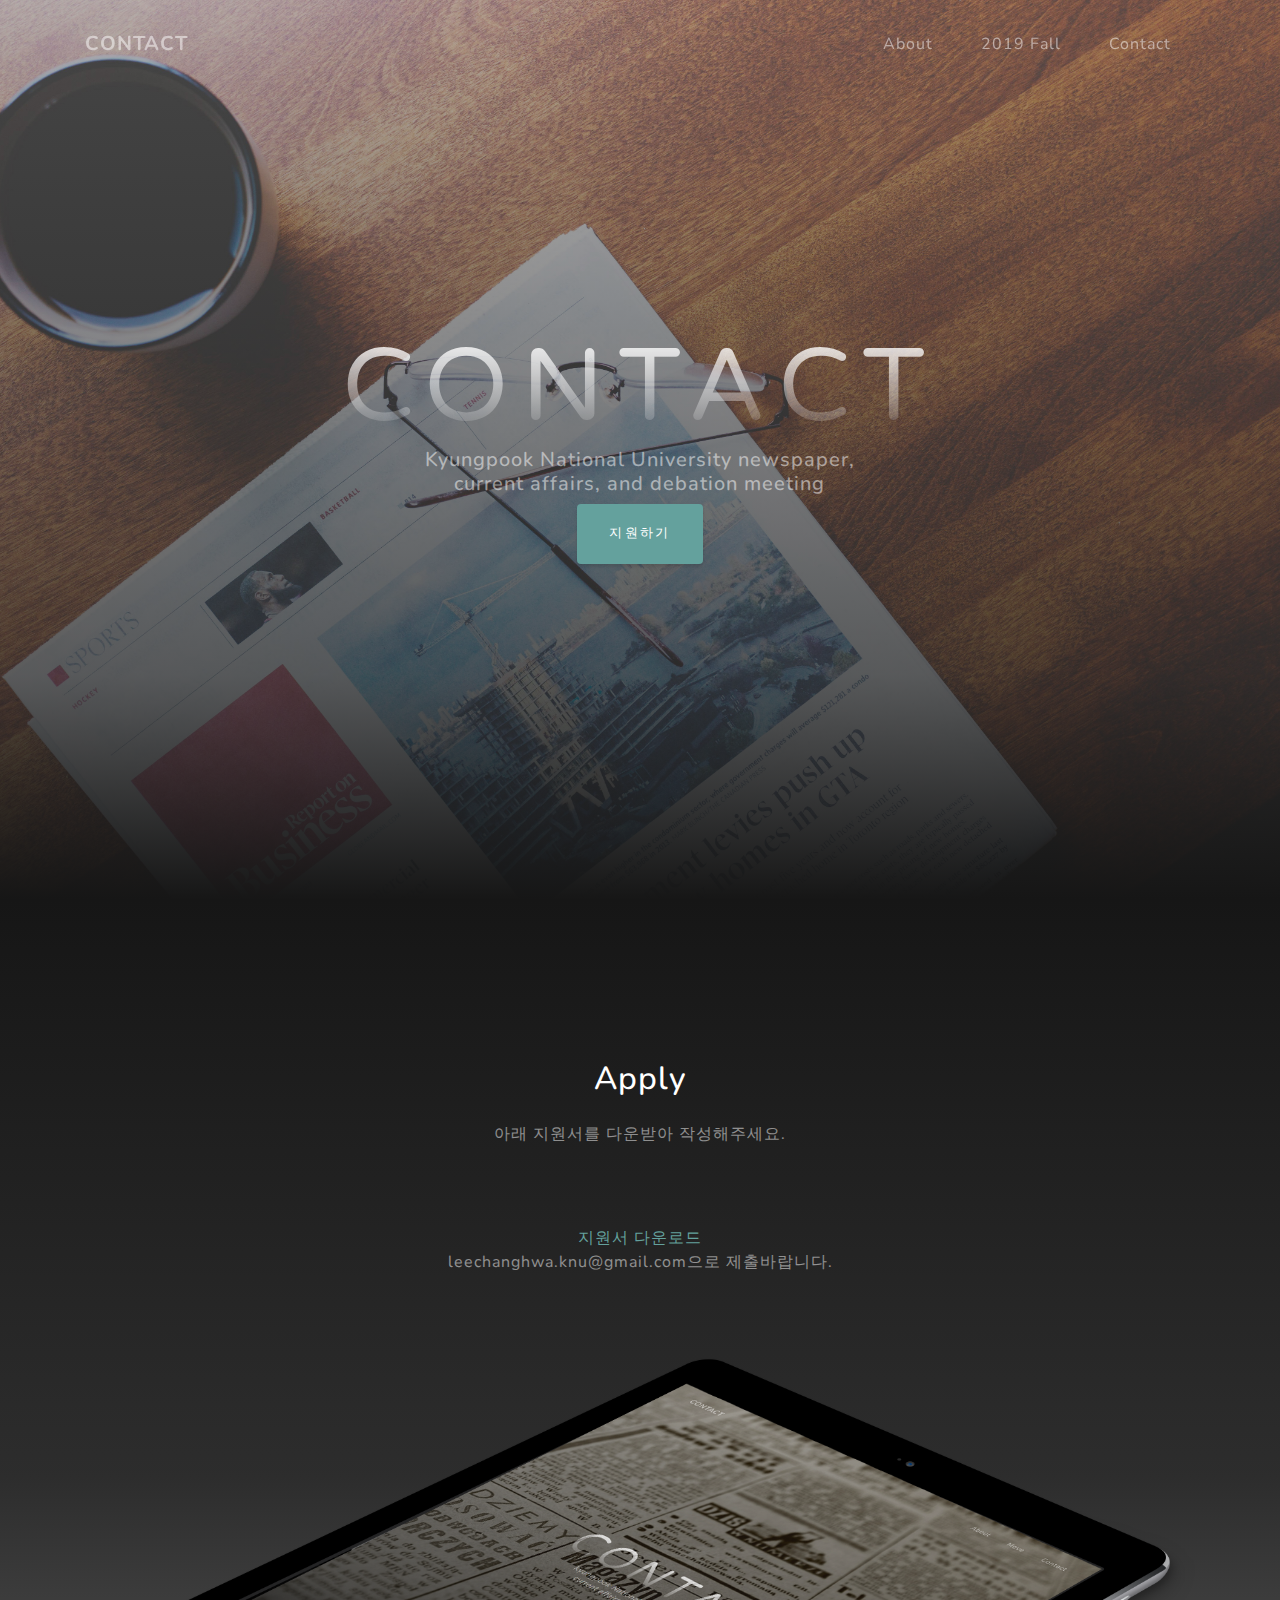
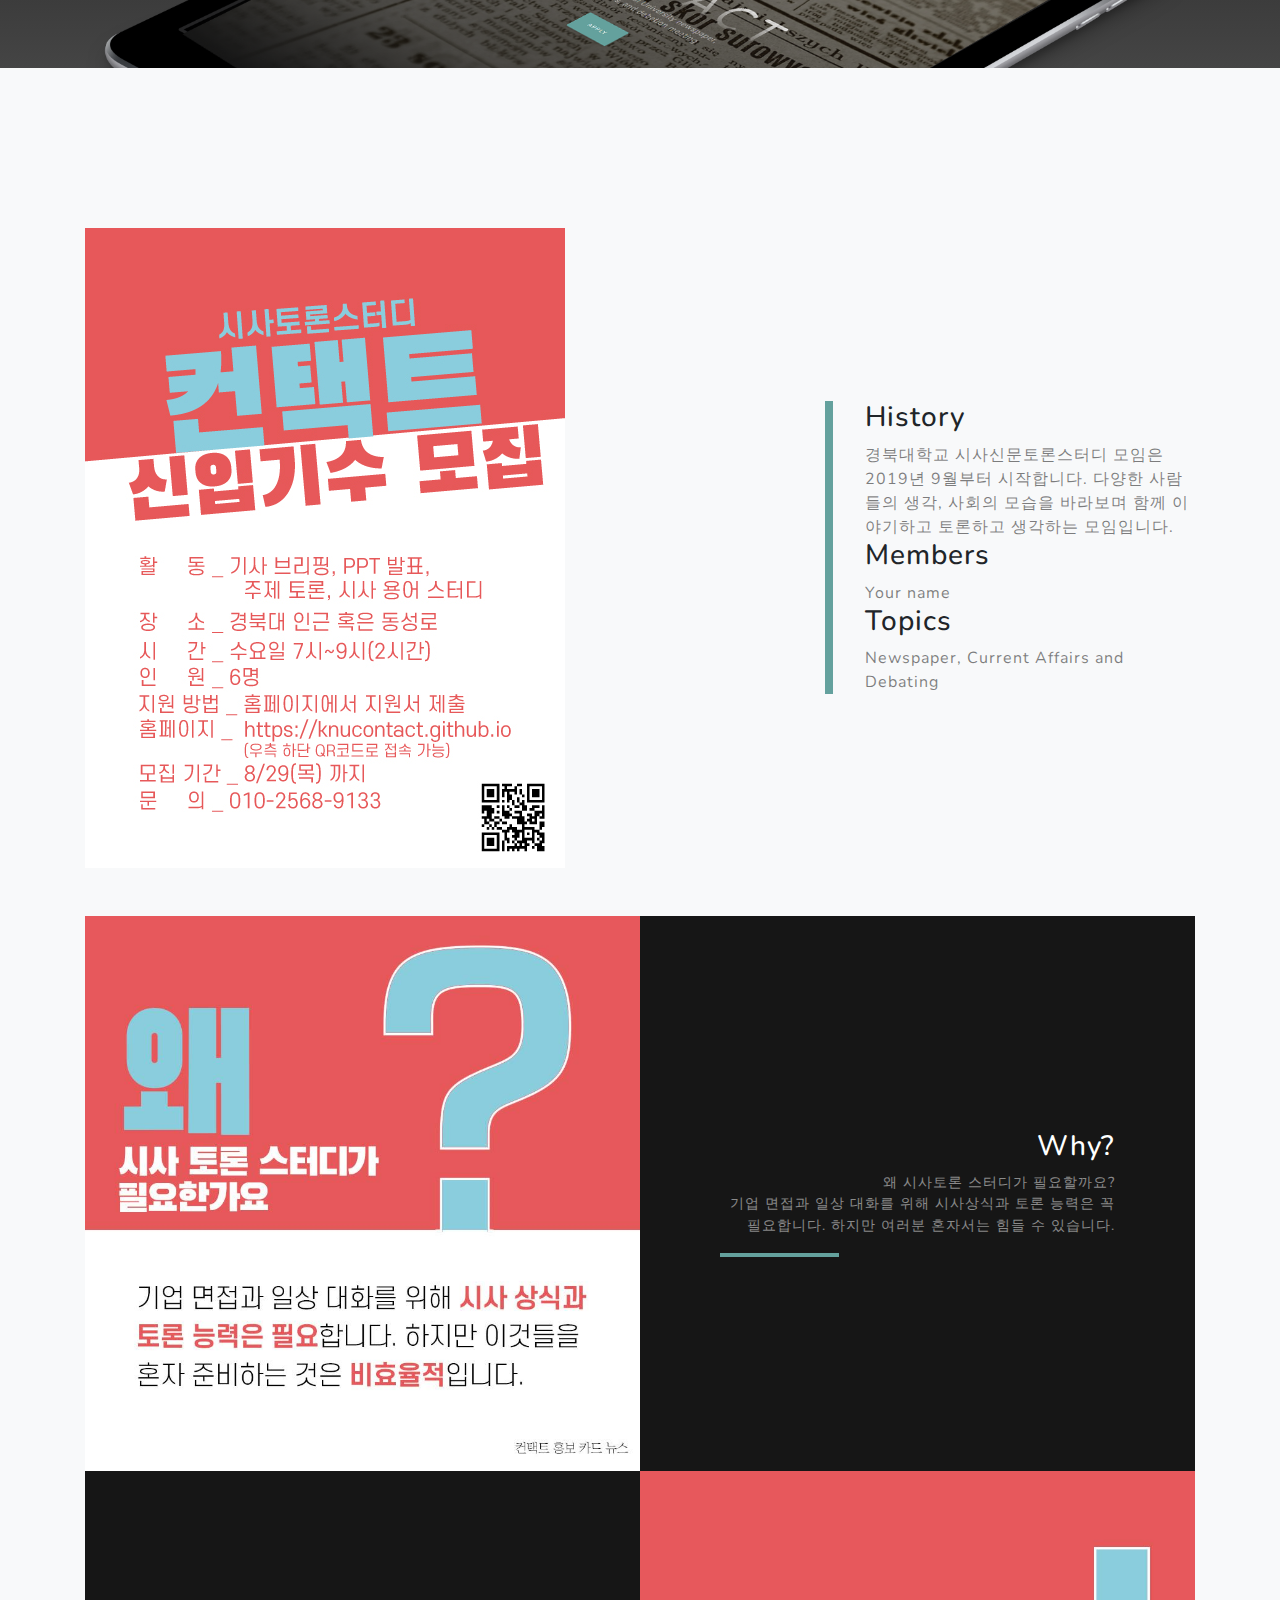
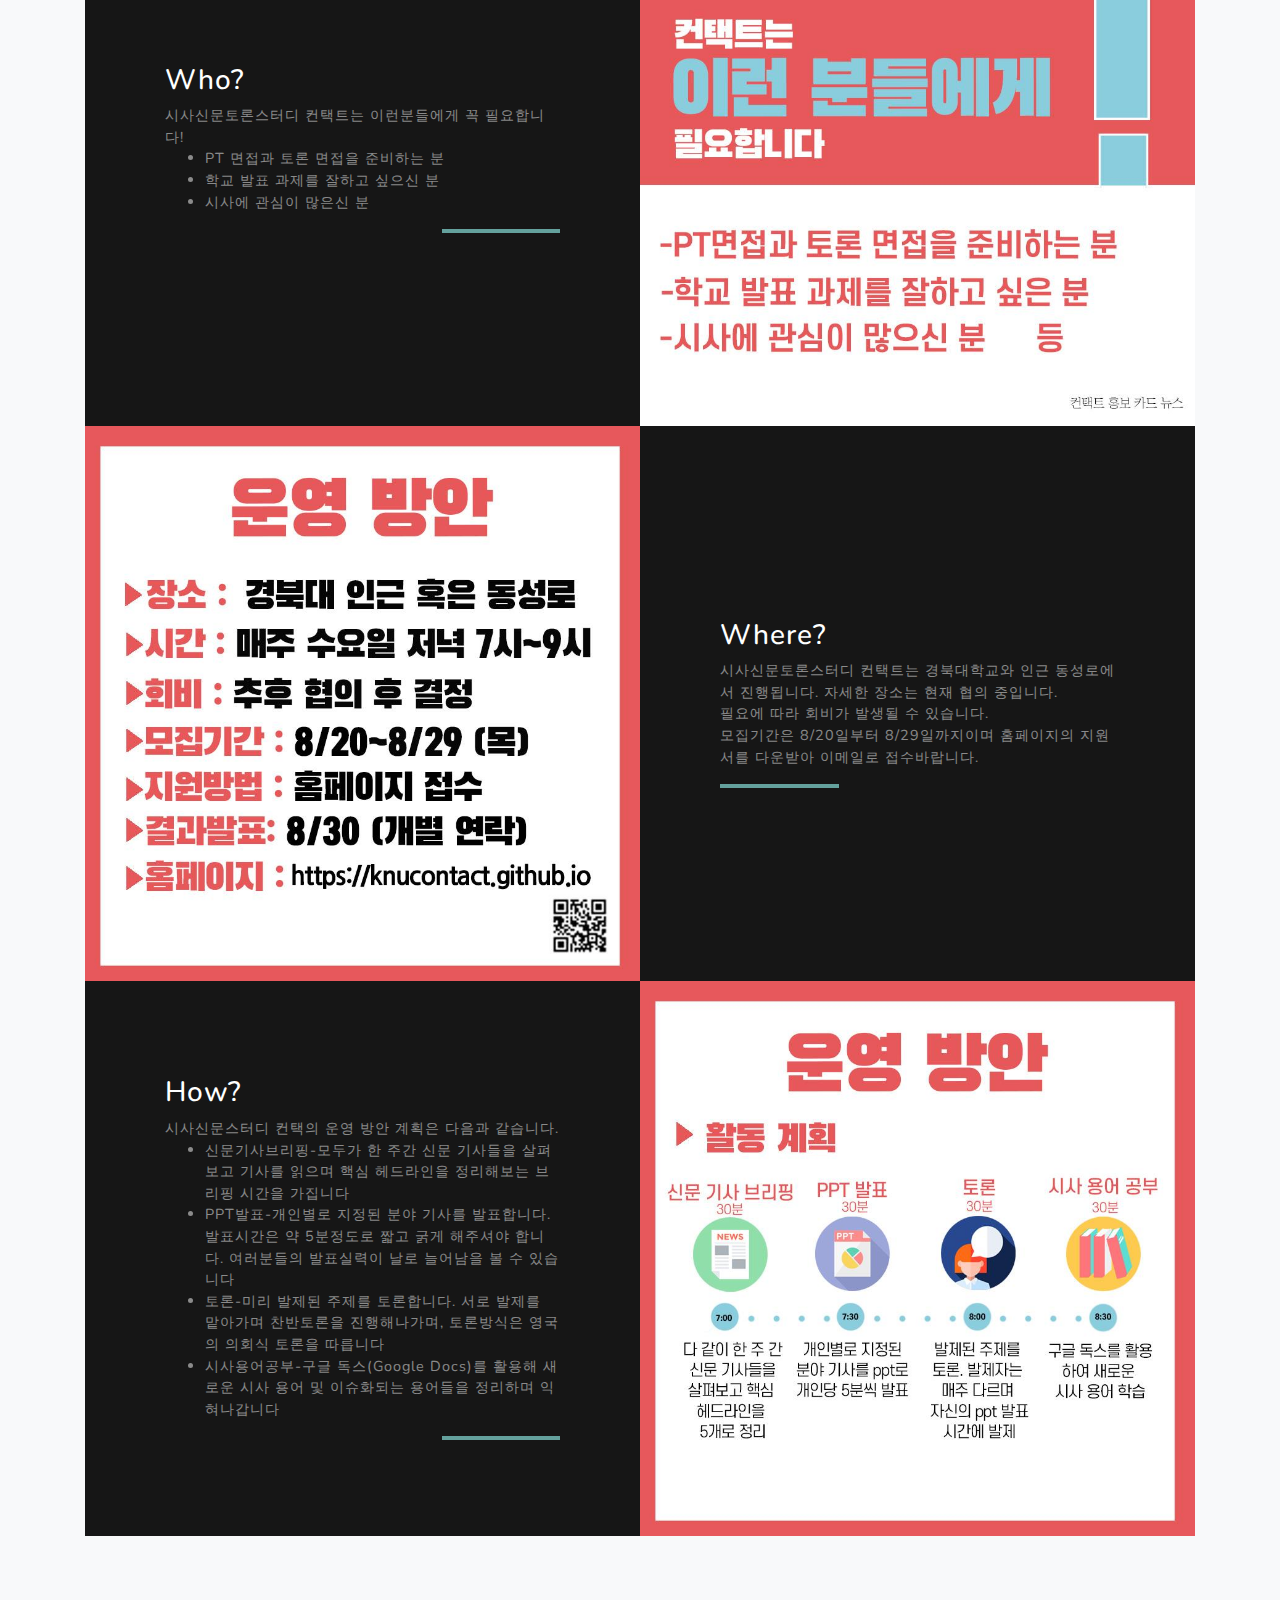
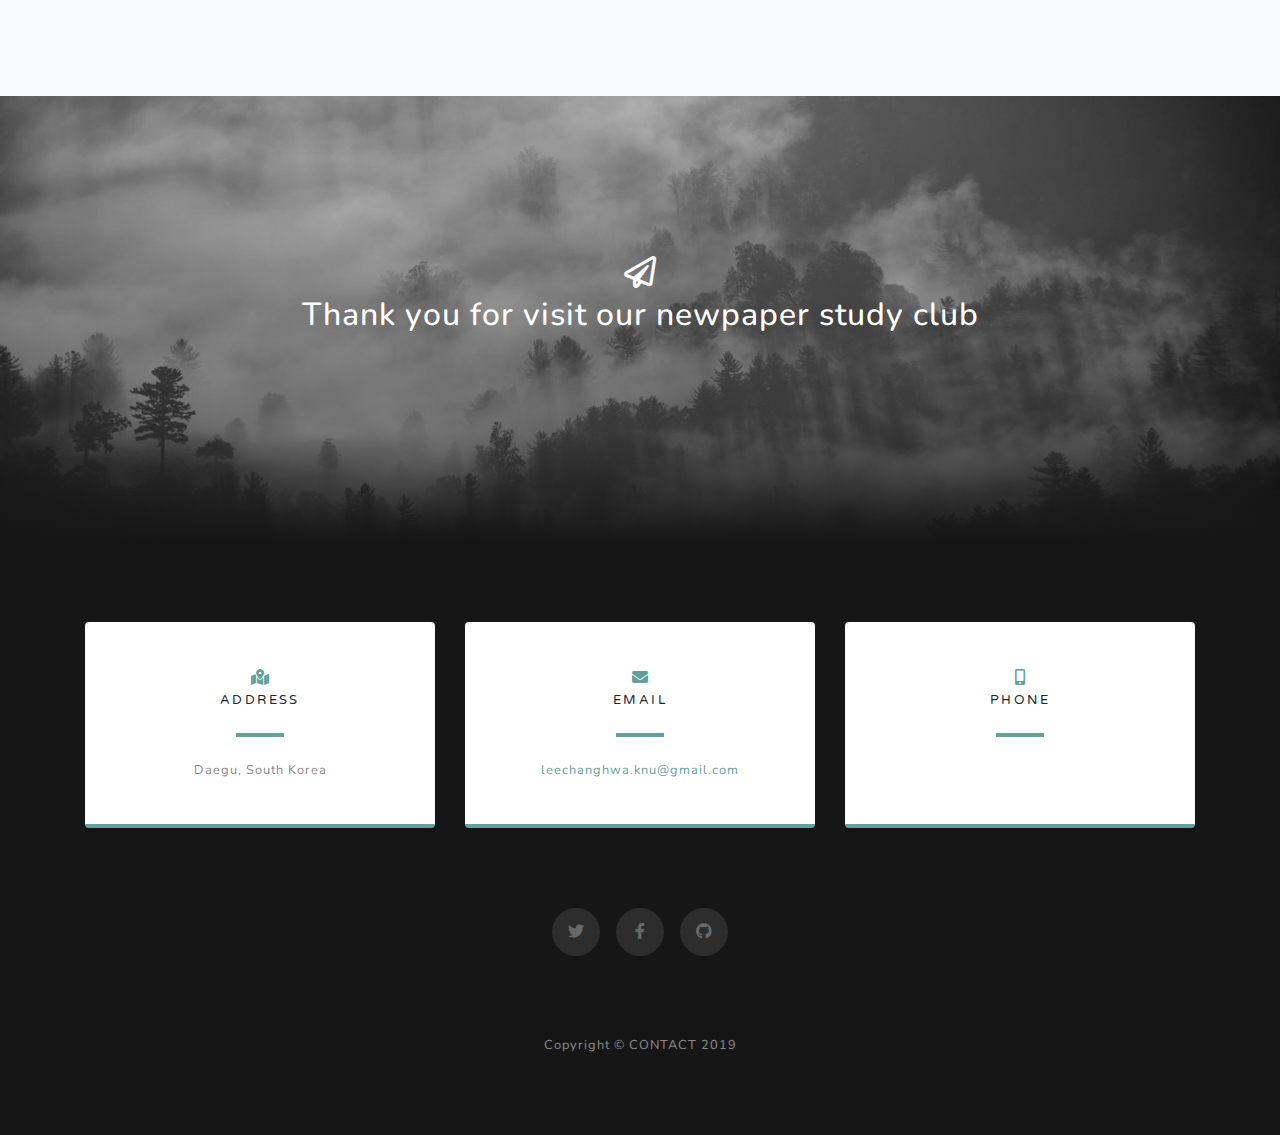
==== index.html @ 6333f569 "Update index.html" ====
<!DOCTYPE html>
<html lang="en">

<head>

  <meta charset="utf-8">
  <meta name="viewport" content="width=device-width, initial-scale=1, shrink-to-fit=no">
  <meta name="description" content="">
  <meta name="author" content="">

  <title>KNU-CONTACT</title>
  <link href="img/icon.ico" rel="shortcut icon" type="image/x-icon">

  <!-- Bootstrap core CSS -->
  <link href="vendor/bootstrap/css/bootstrap.min.css" rel="stylesheet">

  <!-- Custom fonts for this template -->
  <link href="vendor/fontawesome-free/css/all.min.css" rel="stylesheet">
  <link href="https://fonts.googleapis.com/css?family=Varela+Round" rel="stylesheet">
  <link href="https://fonts.googleapis.com/css?family=Nunito:200,200i,300,300i,400,400i,600,600i,700,700i,800,800i,900,900i" rel="stylesheet">

  <!-- Custom styles for this template -->
  <link href="css/grayscale.min.css" rel="stylesheet">

</head>

<body id="page-top">

  <!-- Navigation -->
  <nav class="navbar navbar-expand-lg navbar-light fixed-top" id="mainNav">
    <div class="container">
      <a class="navbar-brand js-scroll-trigger" href="#page-top">CONTACT</a>
      <button class="navbar-toggler navbar-toggler-right" type="button" data-toggle="collapse" data-target="#navbarResponsive" aria-controls="navbarResponsive" aria-expanded="false" aria-label="Toggle navigation">
        Menu
        <i class="fas fa-bars"></i>
      </button>
      <div class="collapse navbar-collapse" id="navbarResponsive">
        <ul class="navbar-nav ml-auto">
          <li class="nav-item">
            <a class="nav-link js-scroll-trigger" href="#about">About</a>
          </li>
          <li class="nav-item">
            <a class="nav-link js-scroll-trigger" href="#projects">2019 Fall</a>
          </li>
          <li class="nav-item">
            <a class="nav-link js-scroll-trigger" href="#signup">Contact</a>
          </li>
        </ul>
      </div>
    </div>
  </nav>

  <!-- Header -->
  <header class="masthead">
    <div class="container d-flex h-100 align-items-center">
      <div class="mx-auto text-center">
        <h1 class="mx-auto my-0 text-uppercase">CONTACT</h1>
        <h2 class="text-white-50 mx-auto mt-2 mb-6">Kyungpook National University newspaper, current affairs, and debation meeting</h2>
        <a href="#about" class="btn btn-primary js-scroll-trigger">지원하기</a>
      </div>
    </div>
  </header>

  <!-- About Section -->
  <section id="about" class="about-section text-center">
    <div class="container">
      <div class="row">
        <div class="col-lg-8 mx-auto">
          <h2 class="text-white mb-4">Apply</h2>
          <p class="text-white-50">아래 지원서를 다운받아 작성해주세요.</p>
            <a href="file/컨택트_지원서_양식.docx" download>지원서 다운로드</a>
            <p class="text-white-50">leechanghwa.knu@gmail.com으로 제출바랍니다.</p>
        </div>
      </div>
      <img src="img/ipad.png" class="img-fluid" alt="">
    </div>
  </section>

  <!-- Projects Section -->
  <section id="projects" class="projects-section bg-light">
    <div class="container">

      <!-- Featured Project Row -->
      <div class="row align-items-center no-gutters mb-4 mb-lg-5">
        <div class="col-xl-8 col-lg-7">
          <img class="img-fluid mb-3 mb-lg-0" src="img/poster.jpg" alt="">
        </div>
        <div class="col-xl-4 col-lg-5">
          <div class="featured-text text-center text-lg-left">
            <h3>History</h3>
            <p class="text-black-50 mb-0">경북대학교 시사신문토론스터디 모임은 2019년 9월부터 시작합니다. 다양한 사람들의 생각, 사회의 모습을 바라보며 함께 이야기하고 토론하고 생각하는 모임입니다.</p>
            <h3>Members</h3>
            <p class="text-black-50 mb-0">Your name</p>
            <h3>Topics</h3>
            <p class="text-black-50 mb-0">Newspaper, Current Affairs and Debating</p>
          </div>
        </div>
      </div>

      <!-- Project One Row -->
      <div class="row justify-content-center no-gutters">
        <div class="col-lg-6">
          <img class="img-fluid" src="img/card_2.jpg" alt="">
        </div>
        <div class="col-lg-6">
          <div class="bg-black text-center h-100 project">
            <div class="d-flex h-100">
              <div class="project-text w-100 my-auto text-center text-lg-right">
                <h3 class="text-white">Why?</h3>
                <p class="mb-0 text-white-50">왜 시사토론 스터디가 필요할까요?</p>
                <p class="mb-0 text-white-50">기업 면접과 일상 대화를 위해 시사상식과 토론 능력은 꼭 필요합니다. 하지만 여러분 혼자서는 힘들 수 있습니다.</p>
                <hr class="d-none d-lg-block mb-0 ml-0">
              </div>
            </div>
          </div>
        </div>
      </div>

      <!-- Project Two Row -->
      <div class="row justify-content-center no-gutters mb-5 mb-lg-0">
        <div class="col-lg-6">
          <img class="img-fluid" src="img/card_3.jpg" alt="">
        </div>
        <div class="col-lg-6 order-lg-first">
          <div class="bg-black text-center h-100 project">
            <div class="d-flex h-100">
              <div class="project-text w-100 my-auto text-center text-lg-left">
                <h3 class="text-white">Who?</h3>
                <p class="mb-0 text-white-50">시사신문토론스터디 컨택트는 이런분들에게 꼭 필요합니다!</p>
                <p class="mb-0 text-white-50"><ul class="mb-0 text-white-50">
                 <li>PT 면접과 토론 면접을 준비하는 분</li>
                 <li>학교 발표 과제를 잘하고 싶으신 분</li>
                 <li>시사에 관심이 많은신 분</li>
                </ul></p>
                <hr class="d-none d-lg-block mb-0 mr-0">
              </div>
            </div>
          </div>
        </div>
      </div>
      
      <!-- Project Three Row -->
      <div class="row justify-content-center no-gutters mb-5 mb-lg-0">
        <div class="col-lg-6">
          <img class="img-fluid" src="img/card_4.jpg" alt="">
        </div>
        <div class="col-lg-6">
          <div class="bg-black text-center h-100 project">
            <div class="d-flex h-100">
              <div class="project-text w-100 my-auto text-center text-lg-left">
                <h3 class="text-white">Where?</h3>
                <p class="mb-0 text-white-50">시사신문토론스터디 컨택트는 경북대학교와 인근 동성로에서 진행됩니다. 자세한 장소는 현재 협의 중입니다.</p>
                <p class="mb-0 text-white-50">필요에 따라 회비가 발생될 수 있습니다.</p>
                <p class="mb-0 text-white-50">모집기간은 8/20일부터 8/29일까지이며 홈페이지의 지원서를 다운받아 이메일로 접수바랍니다.</p>
                <hr class="d-none d-lg-block mb-0 ml-0">
              </div>
            </div>
          </div>
        </div>
      </div>
      
      <!-- Project Fourth Row -->
      <div class="row justify-content-center no-gutters">
        <div class="col-lg-6">
          <img class="img-fluid" src="img/card_5.jpg" alt="">
        </div>
        <div class="col-lg-6 order-lg-first">
          <div class="bg-black text-center h-100 project">
            <div class="d-flex h-100">
              <div class="project-text w-100 my-auto text-center text-lg-left">
                <h3 class="text-white">How?</h3>
                <p class="mb-0 text-white-50">시사신문스터디 컨택의 운영 방안 계획은 다음과 같습니다.</p>
                <p class="mb-0 text-white-50"><ul class="mb-0 text-white-50">
                 <li>신문기사브리핑-모두가 한 주간 신문 기사들을 살펴보고 기사를 읽으며 핵심 헤드라인을 정리해보는 브리핑 시간을 가집니다</li>
                 <li>PPT발표-개인별로 지정된 분야 기사를 발표합니다. 발표시간은 약 5분정도로 짧고 굵게 해주셔야 합니다. 여러분들의 발표실력이 날로 늘어남을 볼 수 있습니다</li>
                 <li>토론-미리 발제된 주제를 토론합니다. 서로 발제를 맡아가며 찬반토론을 진행해나가며, 토론방식은 영국의 의회식 토론을 따릅니다</li>
                <li>시사용어공부-구글 독스(Google Docs)를 활용해 새로운 시사 용어 및 이슈화되는 용어들을 정리하며 익혀나갑니다</li>
                </ul></p>
                <hr class="d-none d-lg-block mb-0 mr-0">
              </div>
            </div>
          </div>
        </div>
      </div>      
    </div>
  </section>

  <!-- Signup Section -->
  <section id="signup" class="signup-section">
    <div class="container">
      <div class="row">
        <div class="col-md-10 col-lg-8 mx-auto text-center">

          <i class="far fa-paper-plane fa-2x mb-2 text-white"></i>
          <h2 class="text-white mb-5">Thank you for visit our newpaper study club</h2>

          <!--form class="form-inline d-flex">
            <input type="email" class="form-control flex-fill mr-0 mr-sm-2 mb-3 mb-sm-0" id="inputEmail" placeholder="Enter email address...">
            <button type="submit" class="btn btn-primary mx-auto">Subscribe</button>
          <!--/form-->

        </div>
      </div>
    </div>
  </section>

  <!-- Contact Section -->
  <section class="contact-section bg-black">
    <div class="container">

      <div class="row">

        <div class="col-md-4 mb-3 mb-md-0">
          <div class="card py-4 h-100">
            <div class="card-body text-center">
              <i class="fas fa-map-marked-alt text-primary mb-2"></i>
              <h4 class="text-uppercase m-0">Address</h4>
              <hr class="my-4">
              <div class="small text-black-50">Daegu, South Korea</div>
            </div>
          </div>
        </div>

        <div class="col-md-4 mb-3 mb-md-0">
          <div class="card py-4 h-100">
            <div class="card-body text-center">
              <i class="fas fa-envelope text-primary mb-2"></i>
              <h4 class="text-uppercase m-0">Email</h4>
              <hr class="my-4">
              <div class="small text-black-50">
                <a href="#">leechanghwa.knu@gmail.com</a>
              </div>
            </div>
          </div>
        </div>

        <div class="col-md-4 mb-3 mb-md-0">
          <div class="card py-4 h-100">
            <div class="card-body text-center">
              <i class="fas fa-mobile-alt text-primary mb-2"></i>
              <h4 class="text-uppercase m-0">Phone</h4>
              <hr class="my-4">
              <div class="small text-black-50"></div>
            </div>
          </div>
        </div>
      </div>

      <div class="social d-flex justify-content-center">
        <a href="#" class="mx-2">
          <i class="fab fa-twitter"></i>
        </a>
        <a href="#" class="mx-2">
          <i class="fab fa-facebook-f"></i>
        </a>
        <a href="#" class="mx-2">
          <i class="fab fa-github"></i>
        </a>
      </div>

    </div>
  </section>

  <!-- Footer -->
  <footer class="bg-black small text-center text-white-50">
    <div class="container">
      Copyright &copy; CONTACT 2019
    </div>
  </footer>

  <!-- Bootstrap core JavaScript -->
  <script src="vendor/jquery/jquery.min.js"></script>
  <script src="vendor/bootstrap/js/bootstrap.bundle.min.js"></script>

  <!-- Plugin JavaScript -->
  <script src="vendor/jquery-easing/jquery.easing.min.js"></script>

  <!-- Custom scripts for this template -->
  <script src="js/grayscale.min.js"></script>

</body>

</html>
---- css/grayscale.min.css ----
/*!
 * Start Bootstrap - Grayscale v5.0.8 (https://startbootstrap.com/template-overviews/grayscale)
 * Copyright 2013-2019 Start Bootstrap
 * Licensed under MIT (https://github.com/BlackrockDigital/startbootstrap-grayscale/blob/master/LICENSE)
 */#mainNav{min-height:56px;background-color:#fff}#mainNav .navbar-toggler{font-size:80%;padding:.75rem;color:#64a19d;border:1px solid #64a19d}#mainNav .navbar-toggler:focus{outline:0}#mainNav .navbar-brand{color:#161616;font-weight:700;padding:.9rem 0}#mainNav .navbar-nav .nav-item:hover{color:fade(white,80%);outline:0;background-color:transparent}#mainNav .navbar-nav .nav-item:active,#mainNav .navbar-nav .nav-item:focus{outline:0;background-color:transparent}@media (min-width:992px){#mainNav{padding-top:0;padding-bottom:0;border-bottom:none;background-color:transparent;-webkit-transition:background-color .3s ease-in-out;transition:background-color .3s ease-in-out}#mainNav .navbar-brand{padding:.5rem 0;color:rgba(255,255,255,.5)}#mainNav .nav-link{-webkit-transition:none;transition:none;padding:2rem 1.5rem;color:rgba(255,255,255,.5)}#mainNav .nav-link:hover{color:rgba(255,255,255,.75)}#mainNav .nav-link:active{color:#fff}#mainNav.navbar-shrink{background-color:#fff}#mainNav.navbar-shrink .navbar-brand{color:#161616}#mainNav.navbar-shrink .nav-link{color:#161616;padding:1.5rem 1.5rem 1.25rem;border-bottom:.25rem solid transparent}#mainNav.navbar-shrink .nav-link:hover{color:#64a19d}#mainNav.navbar-shrink .nav-link:active{color:#467370}#mainNav.navbar-shrink .nav-link.active{color:#64a19d;outline:0;border-bottom:.25rem solid #64a19d}}.masthead{position:relative;width:100%;height:auto;min-height:35rem;padding:15rem 0;background:-webkit-gradient(linear,left top,left bottom,from(rgba(22,22,22,.3)),color-stop(75%,rgba(22,22,22,.7)),to(#161616)),url(../img/bg-masthead.jpg);background:linear-gradient(to bottom,rgba(22,22,22,.3) 0,rgba(22,22,22,.7) 75%,#161616 100%),url(../img/bg-masthead.jpg);background-position:center;background-repeat:no-repeat;background-attachment:scroll;background-size:cover}.masthead h1{font-family:'Varela Round';font-size:2.5rem;line-height:2.5rem;letter-spacing:.8rem;background:-webkit-linear-gradient(rgba(255,255,255,.9),rgba(255,255,255,0));-webkit-text-fill-color:transparent;-webkit-background-clip:text}.masthead h2{max-width:20rem;font-size:1rem}@media (min-width:768px){.masthead h1{font-size:4rem;line-height:4rem}}@media (min-width:992px){.masthead{height:100vh;padding:0}.masthead h1{font-size:6.5rem;line-height:6.5rem;letter-spacing:.8rem}.masthead h2{max-width:30rem;font-size:1.25rem}}.btn{-webkit-box-shadow:0 .1875rem .1875rem 0 rgba(0,0,0,.1)!important;box-shadow:0 .1875rem .1875rem 0 rgba(0,0,0,.1)!important;padding:1.25rem 2rem;font-family:'Varela Round';font-size:80%;text-transform:uppercase;letter-spacing:.15rem;border:0}.btn-primary{background-color:#64a19d}.btn-primary:hover{background-color:#4f837f}.btn-primary:focus{background-color:#4f837f;color:#fff}.btn-primary:active{background-color:#467370!important}.about-section{padding-top:10rem;background:-webkit-gradient(linear,left top,left bottom,from(#161616),color-stop(75%,rgba(22,22,22,.9)),to(rgba(22,22,22,.8)));background:linear-gradient(to bottom,#161616 0,rgba(22,22,22,.9) 75%,rgba(22,22,22,.8) 100%)}.about-section p{margin-bottom:5rem}.projects-section{padding:10rem 0}.projects-section .featured-text{padding:2rem}@media (min-width:992px){.projects-section .featured-text{padding:0 0 0 2rem;border-left:.5rem solid #64a19d}}.projects-section .project-text{padding:3rem;font-size:90%}@media (min-width:992px){.projects-section .project-text{padding:5rem}.projects-section .project-text hr{border-color:#64a19d;border-width:.25rem;width:30%}}.signup-section{padding:10rem 0;background:-webkit-gradient(linear,left top,left bottom,from(rgba(22,22,22,.1)),color-stop(75%,rgba(22,22,22,.5)),to(#161616)),url(../img/bg-signup.jpg);background:linear-gradient(to bottom,rgba(22,22,22,.1) 0,rgba(22,22,22,.5) 75%,#161616 100%),url(../img/bg-signup.jpg);background-position:center;background-repeat:no-repeat;background-attachment:scroll;background-size:cover}.signup-section .form-inline input{-webkit-box-shadow:0 .1875rem .1875rem 0 rgba(0,0,0,.1)!important;box-shadow:0 .1875rem .1875rem 0 rgba(0,0,0,.1)!important;padding:1.25rem 2rem;height:auto;font-family:'Varela Round';font-size:80%;text-transform:uppercase;letter-spacing:.15rem;border:0}.contact-section{padding:5rem 0 0}.contact-section .card{border:0;border-bottom:.25rem solid #64a19d}.contact-section .card h4{font-size:.8rem;font-family:'Varela Round';text-transform:uppercase;letter-spacing:.15rem}.contact-section .card hr{border-color:#64a19d;border-width:.25rem;width:3rem}.contact-section .social{margin-top:5rem}.contact-section .social a{text-align:center;height:3rem;width:3rem;background:rgba(255,255,255,.1);border-radius:100%;line-height:3rem;color:rgba(255,255,255,.3)}.contact-section .social a:hover{color:rgba(255,255,255,.5)}.contact-section .social a:active{color:#fff}body{font-family:Nunito;letter-spacing:.0625em}a{color:#64a19d}a:focus,a:hover{text-decoration:none;color:#3c6360}.bg-black{background-color:#161616!important}.bg-primary{background-color:#64a19d!important}.text-primary{color:#64a19d!important}footer{padding:5rem 0}
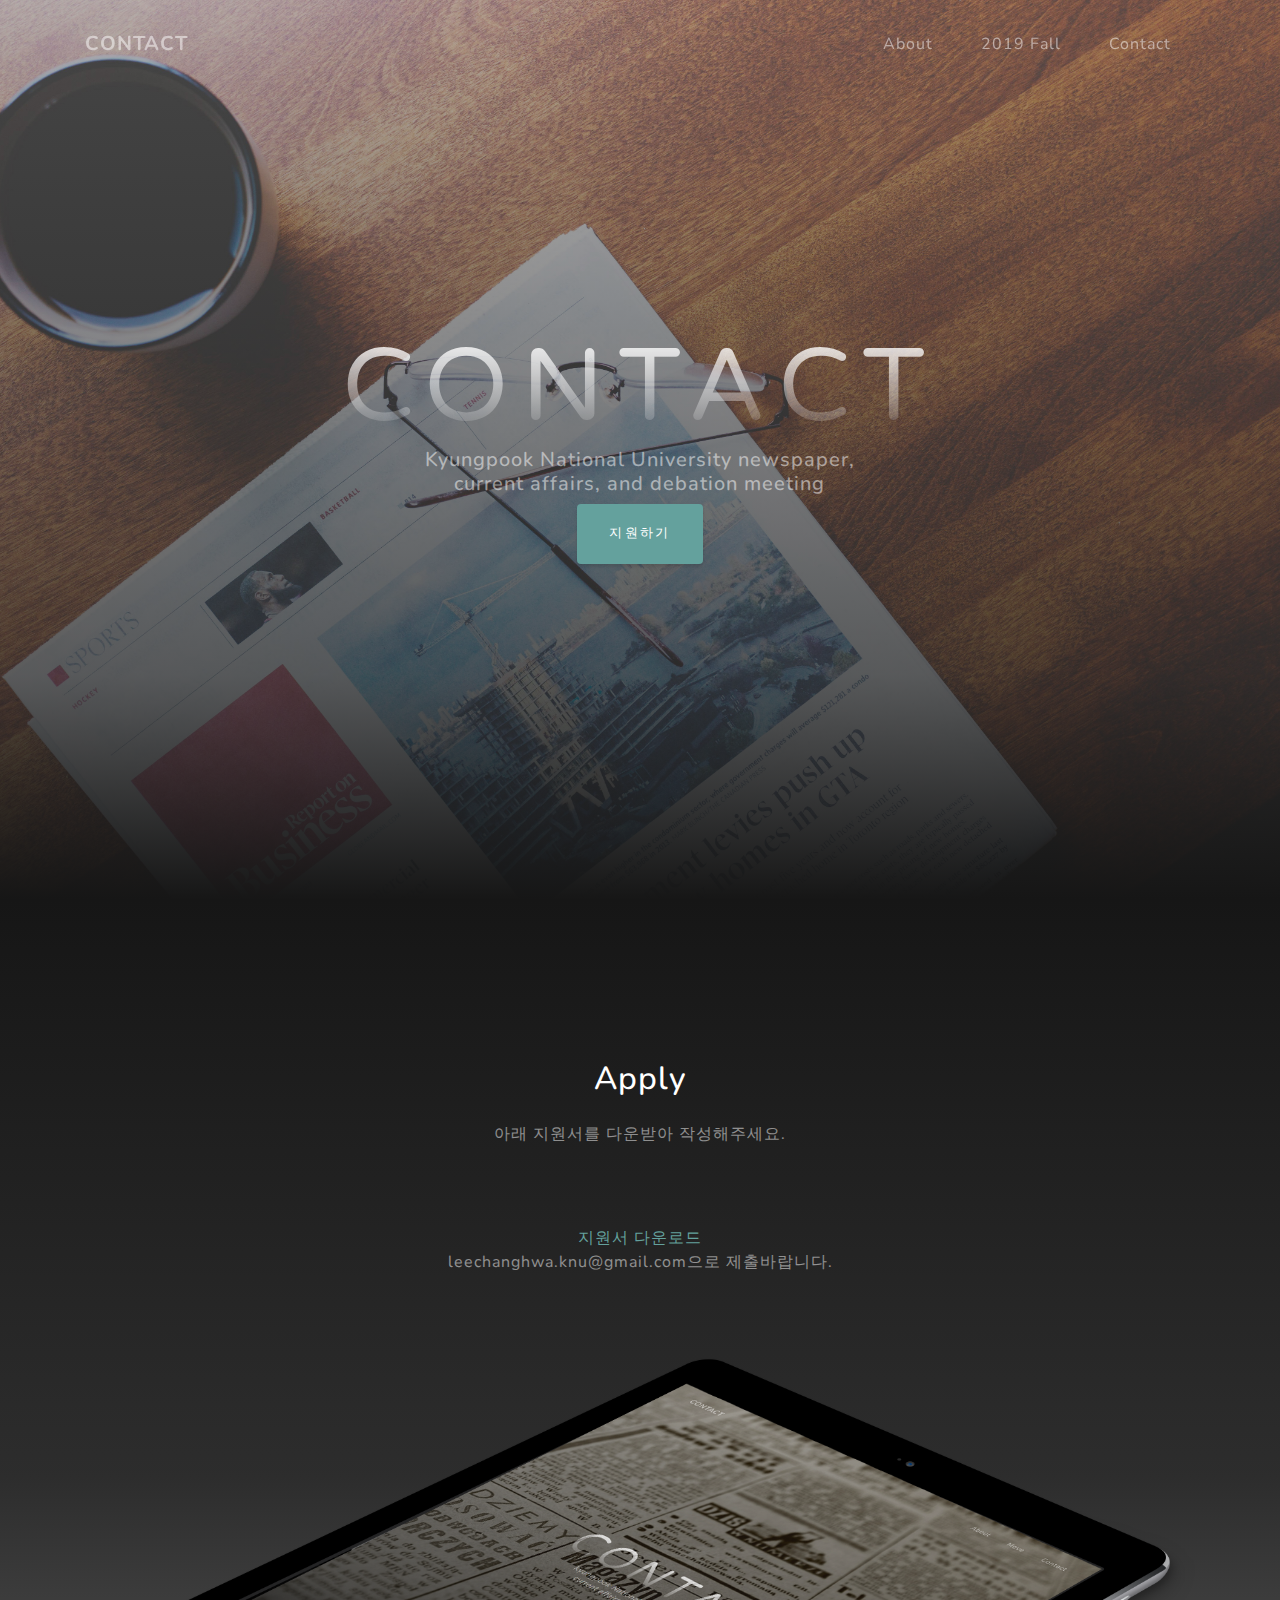
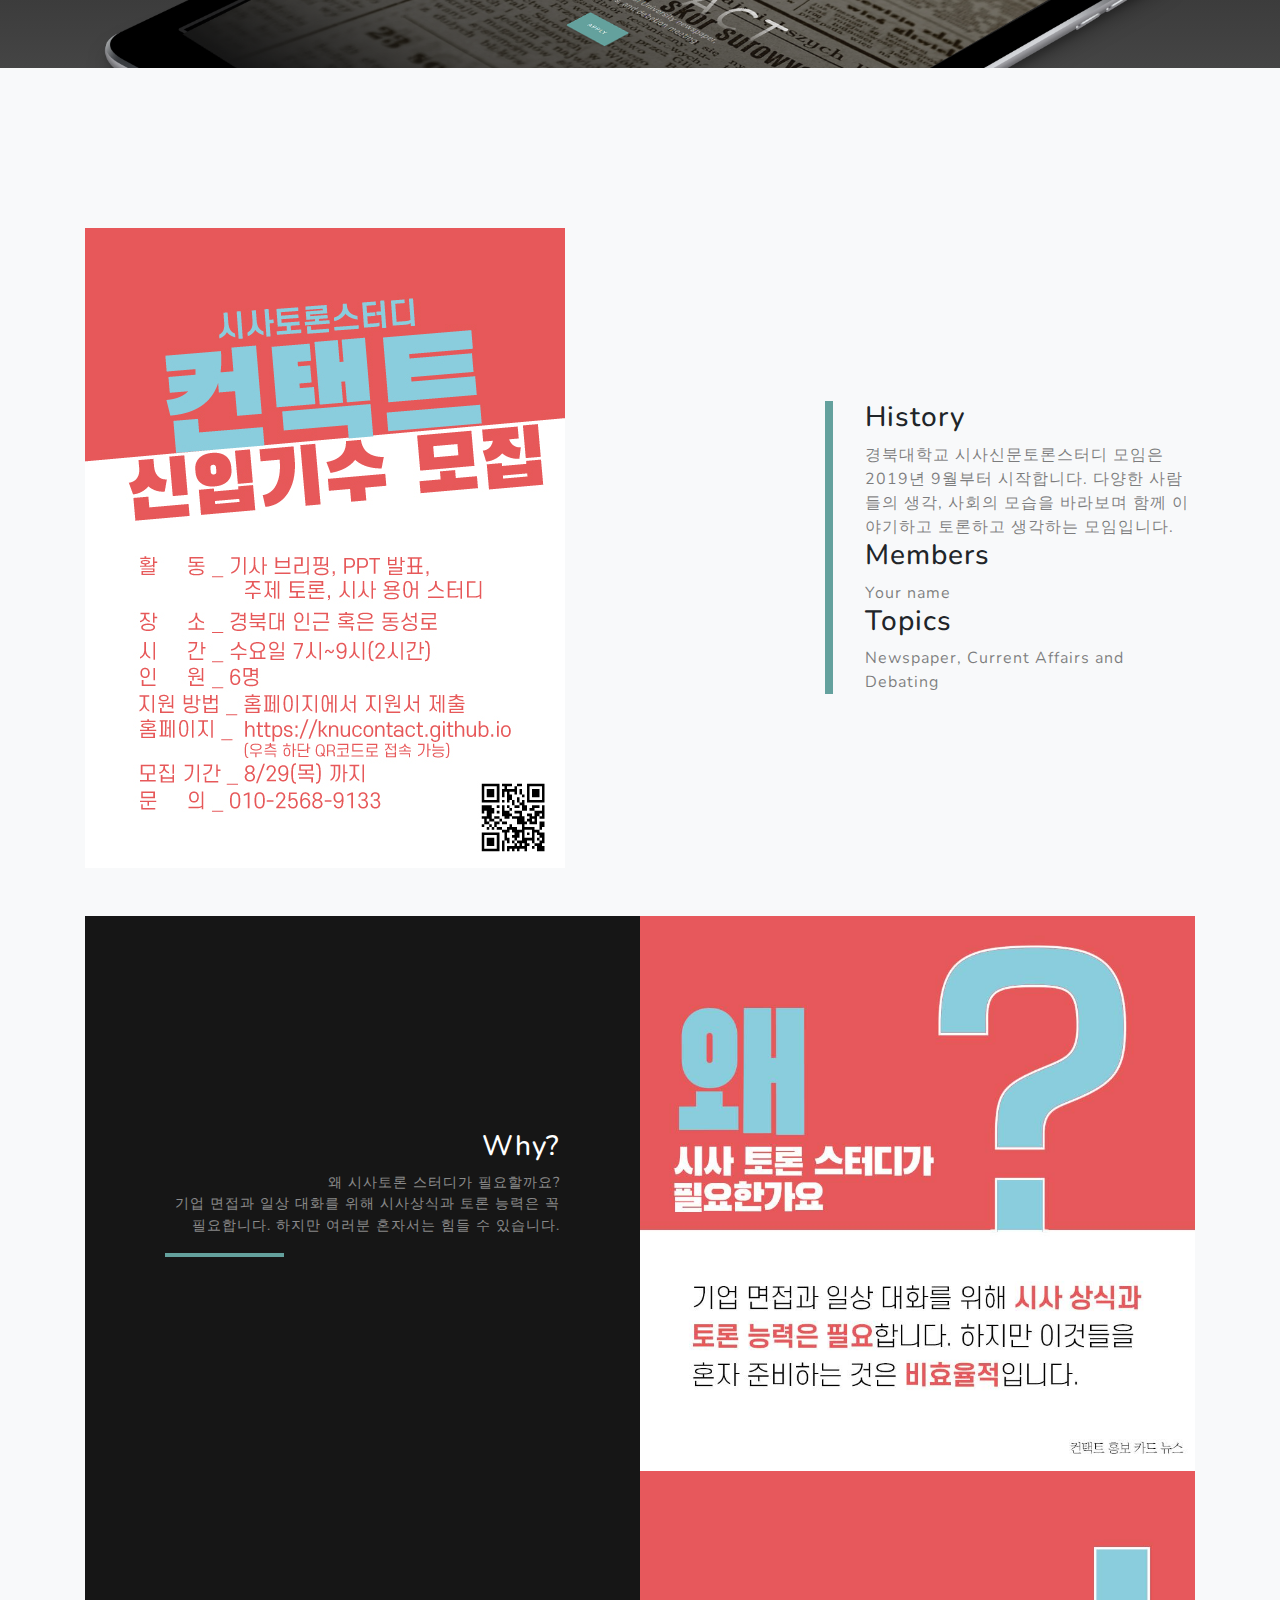
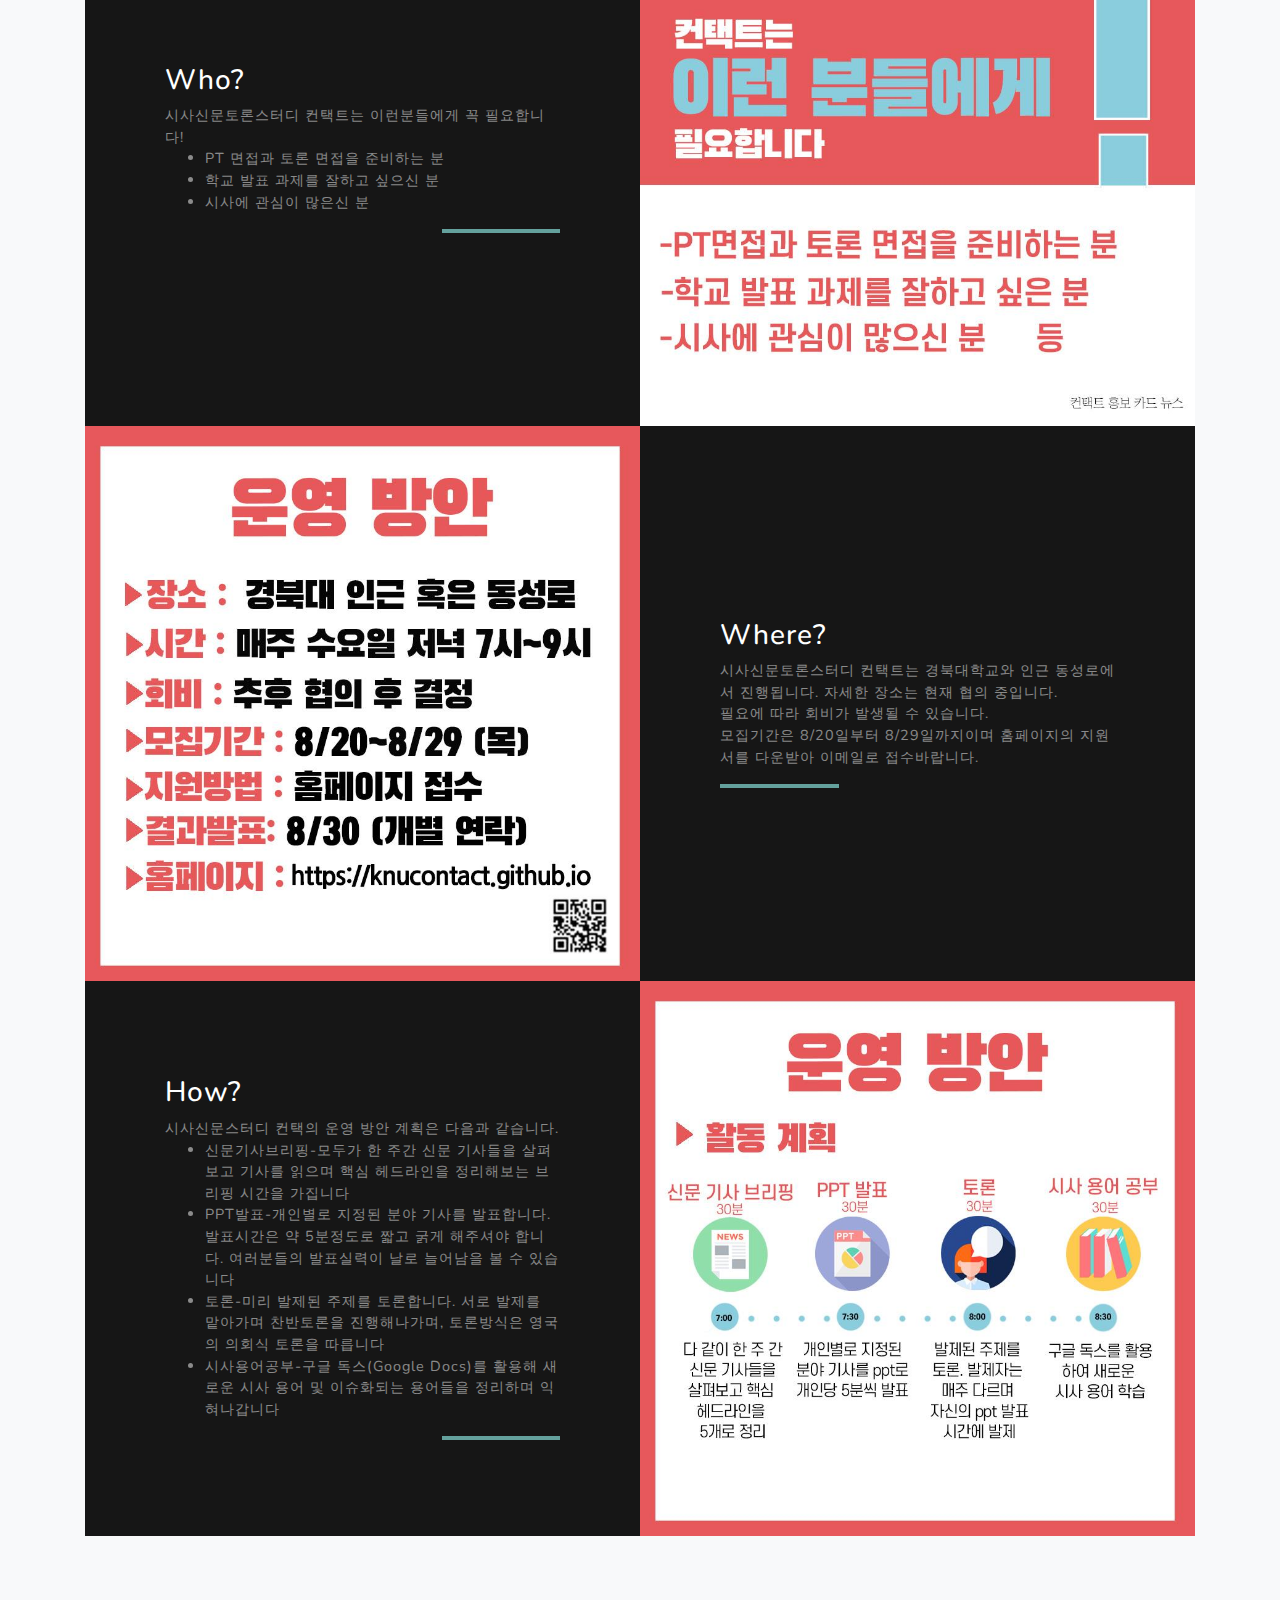
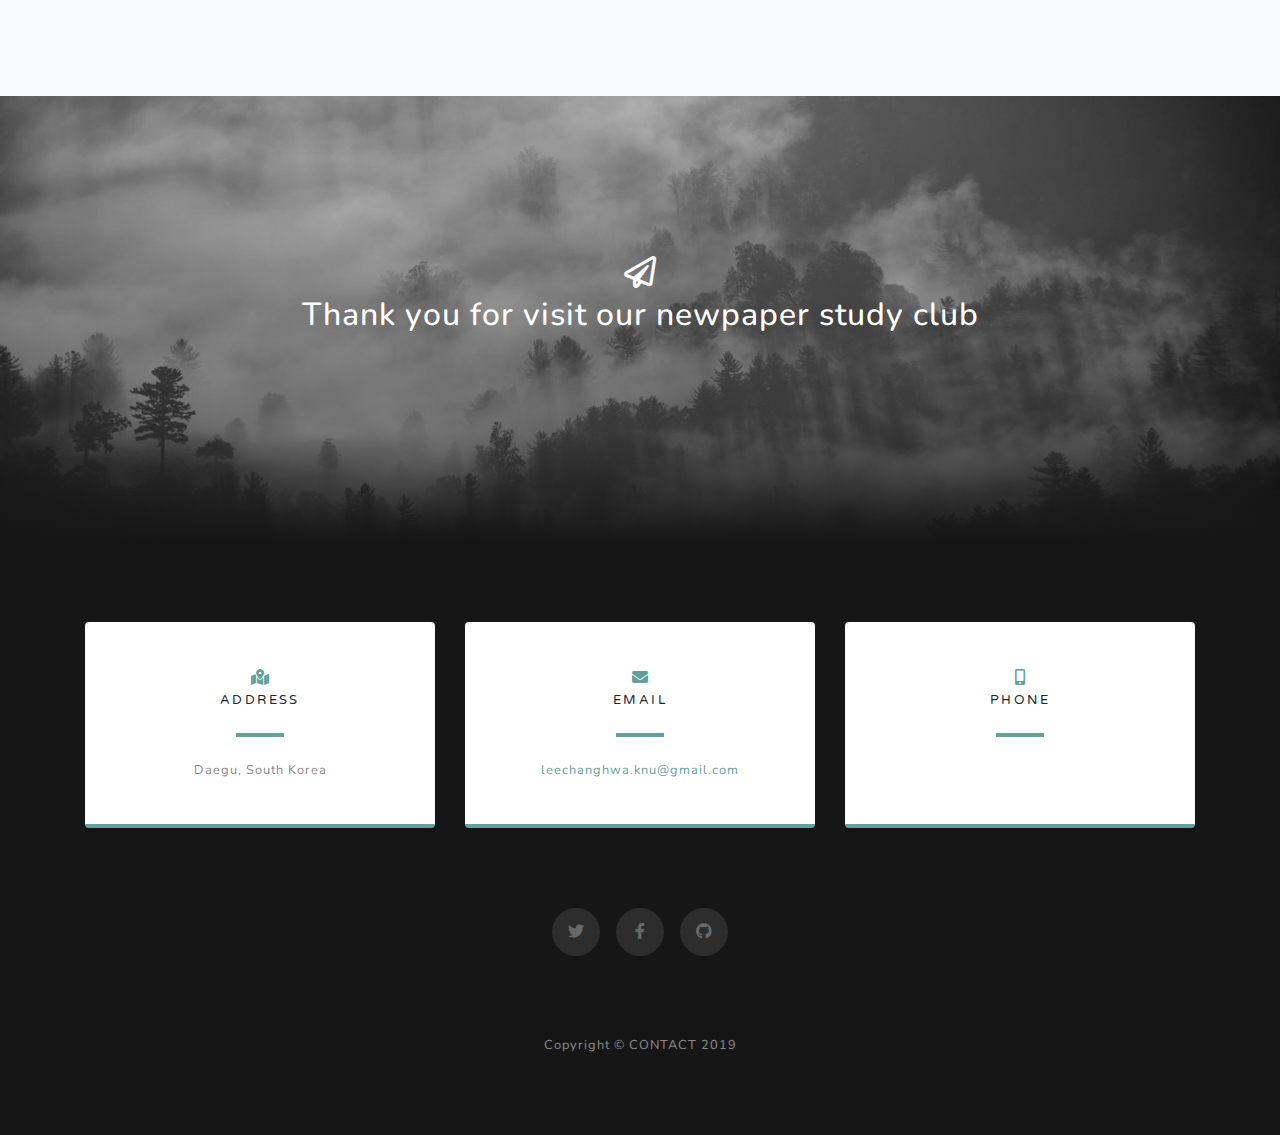
==== commit 975197ae: "Update index.html" ====
--- a/index.html
+++ b/index.html
@@ -102,7 +102,7 @@
         <div class="col-lg-6">
           <img class="img-fluid" src="img/card_2.jpg" alt="">
         </div>
-        <div class="col-lg-6">
+        <div class="col-lg-6 order-lg-first">
           <div class="bg-black text-center h-100 project">
             <div class="d-flex h-100">
               <div class="project-text w-100 my-auto text-center text-lg-right">
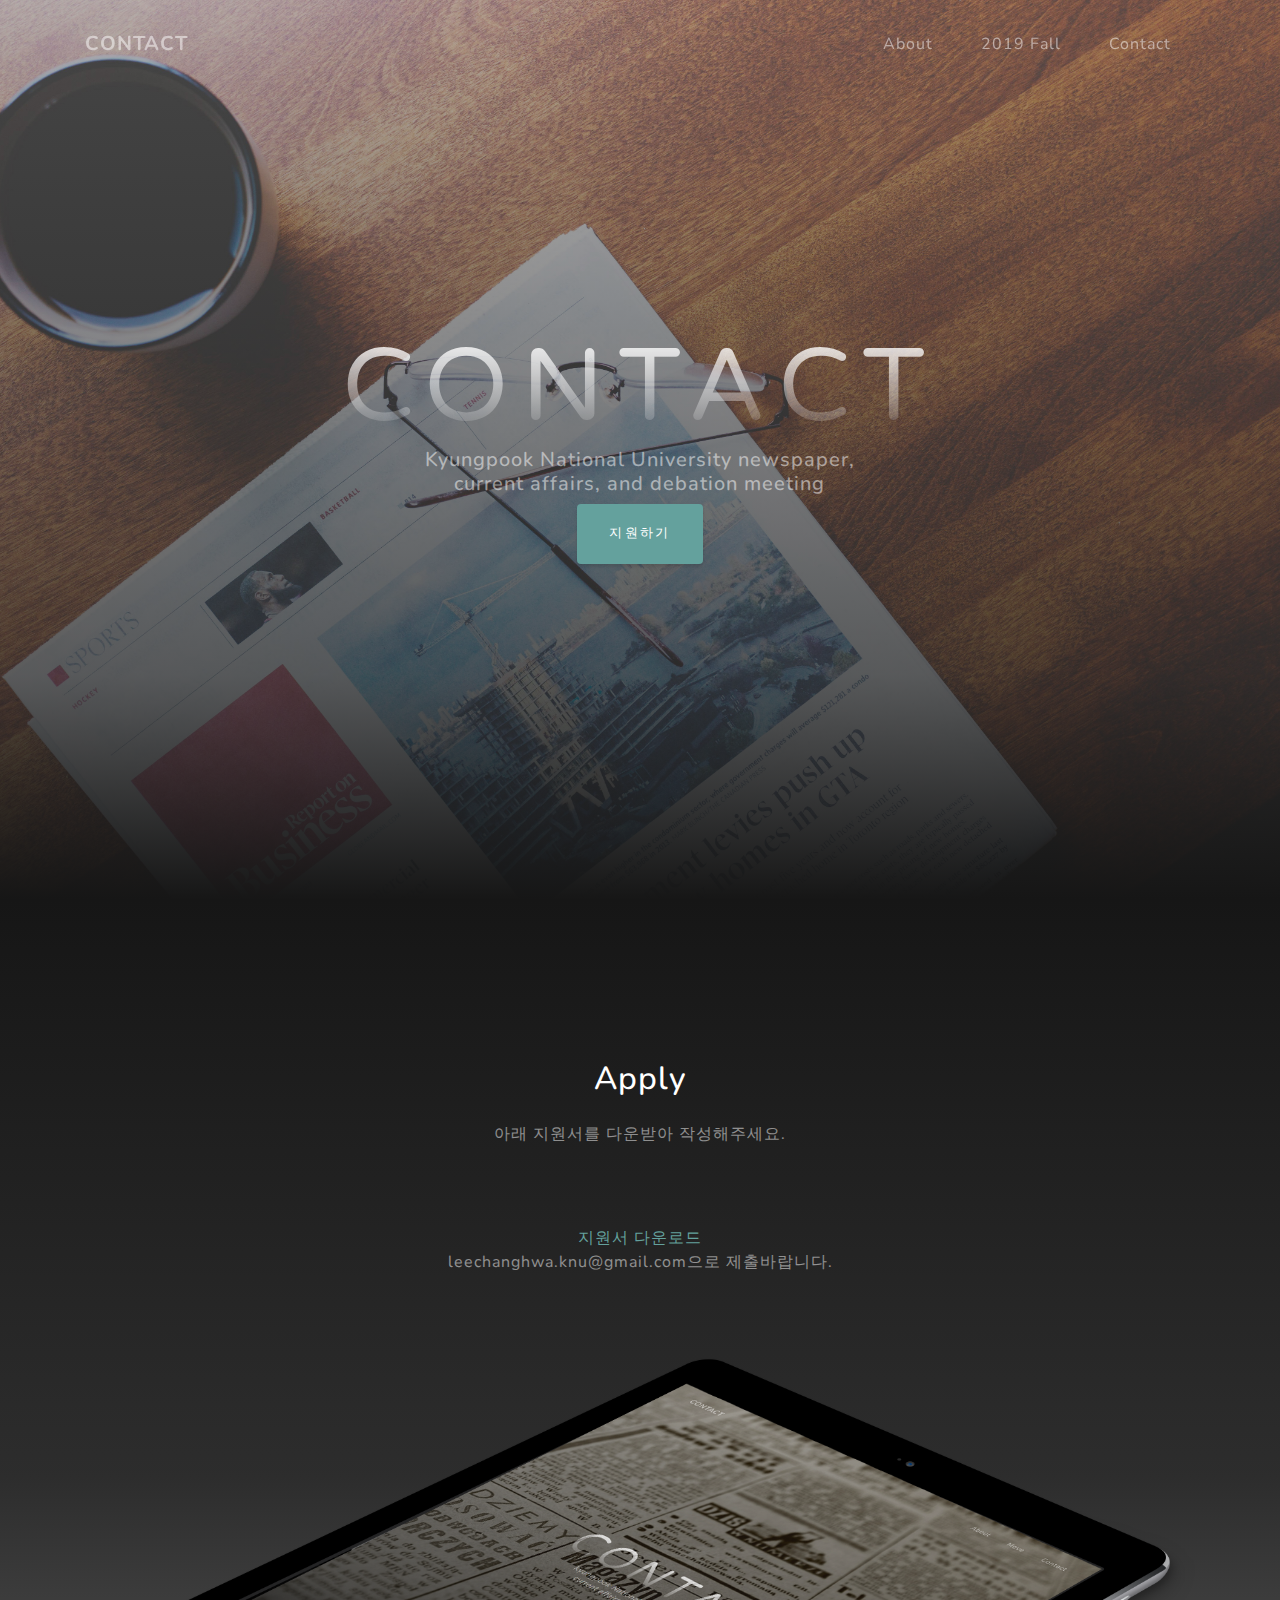
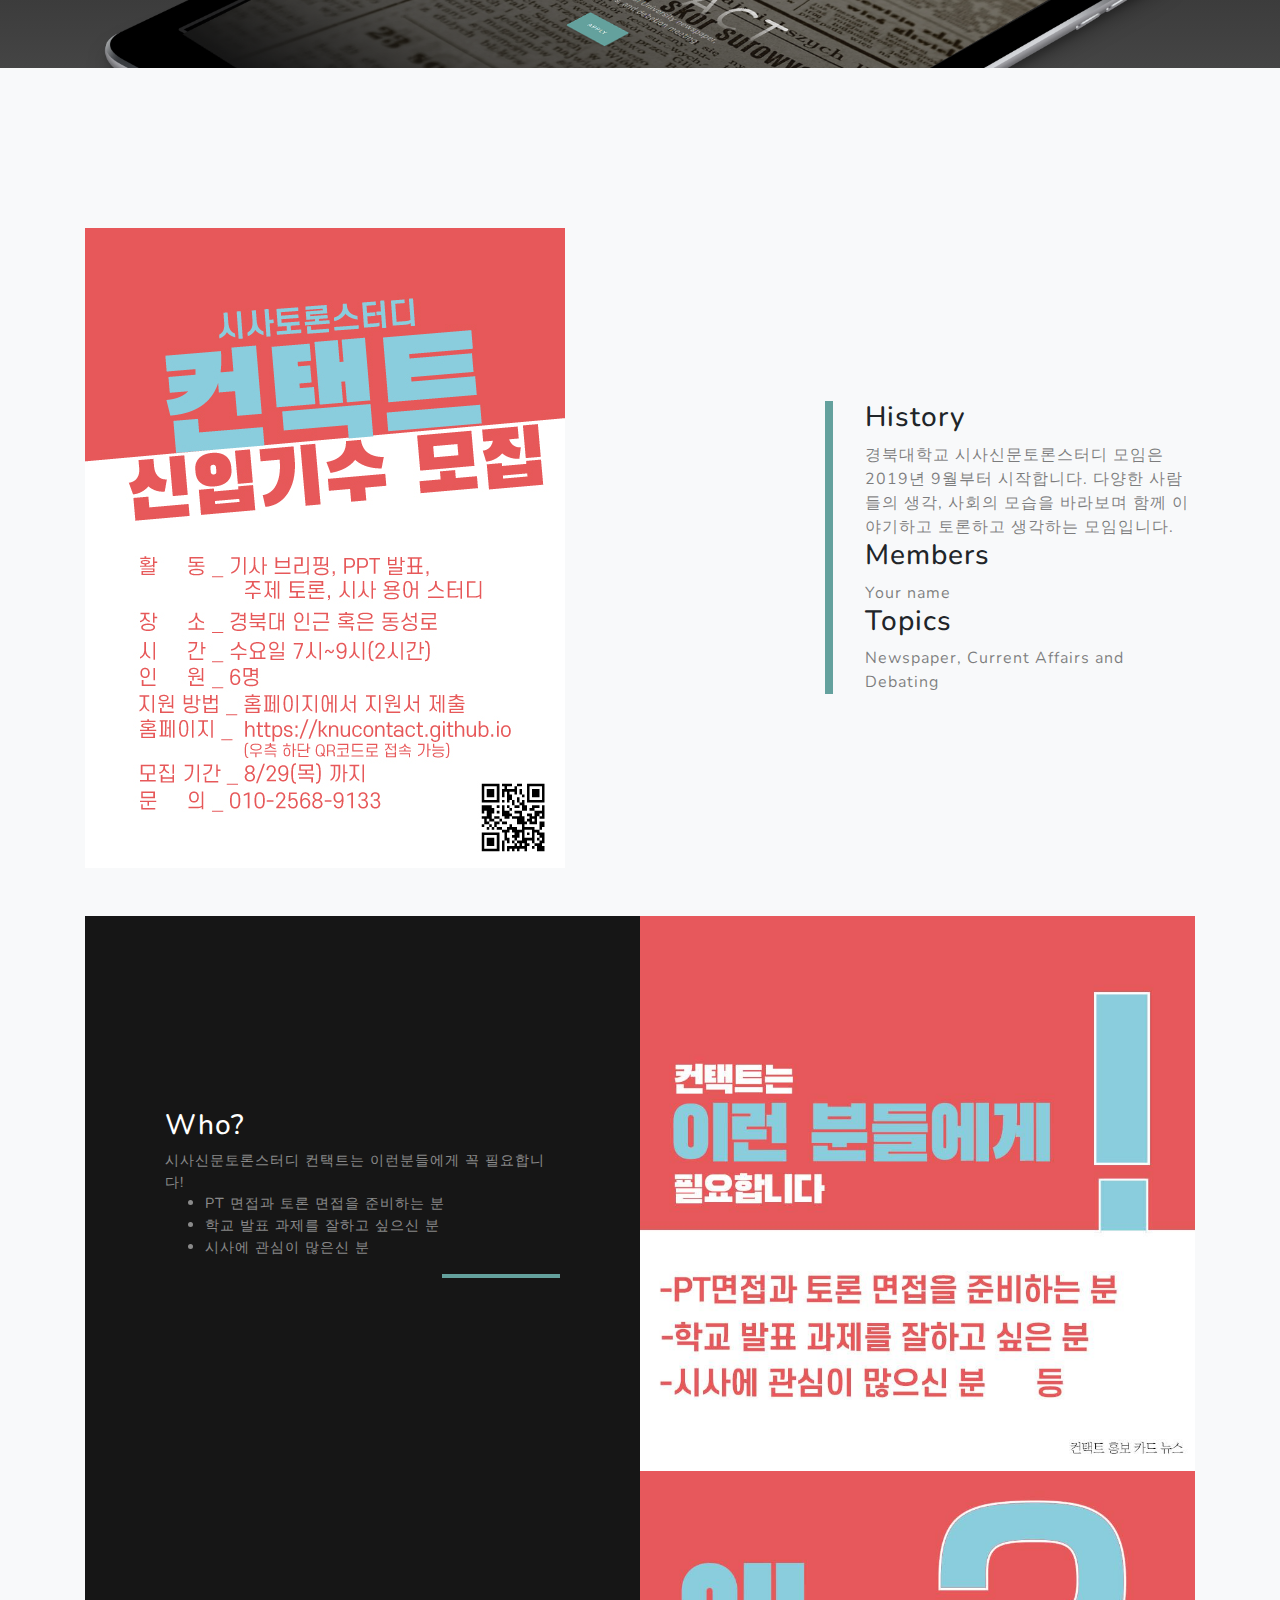
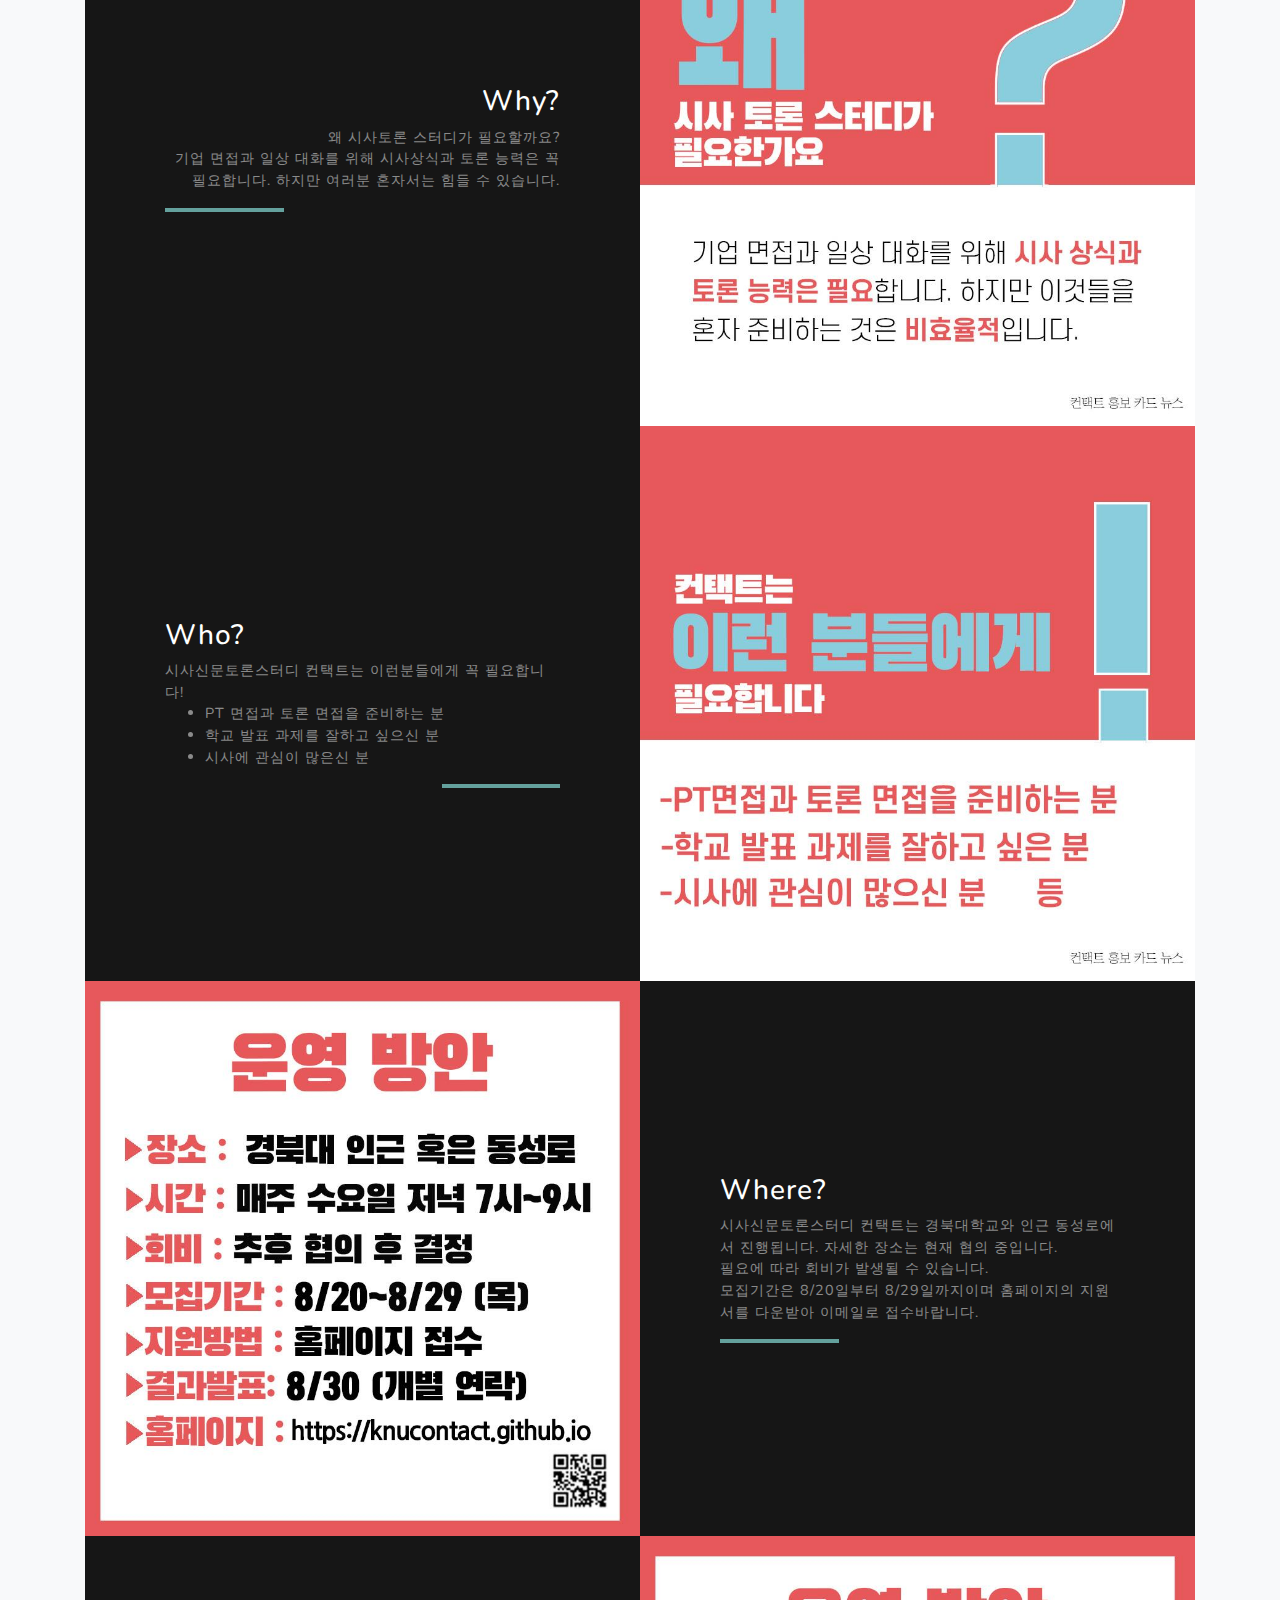
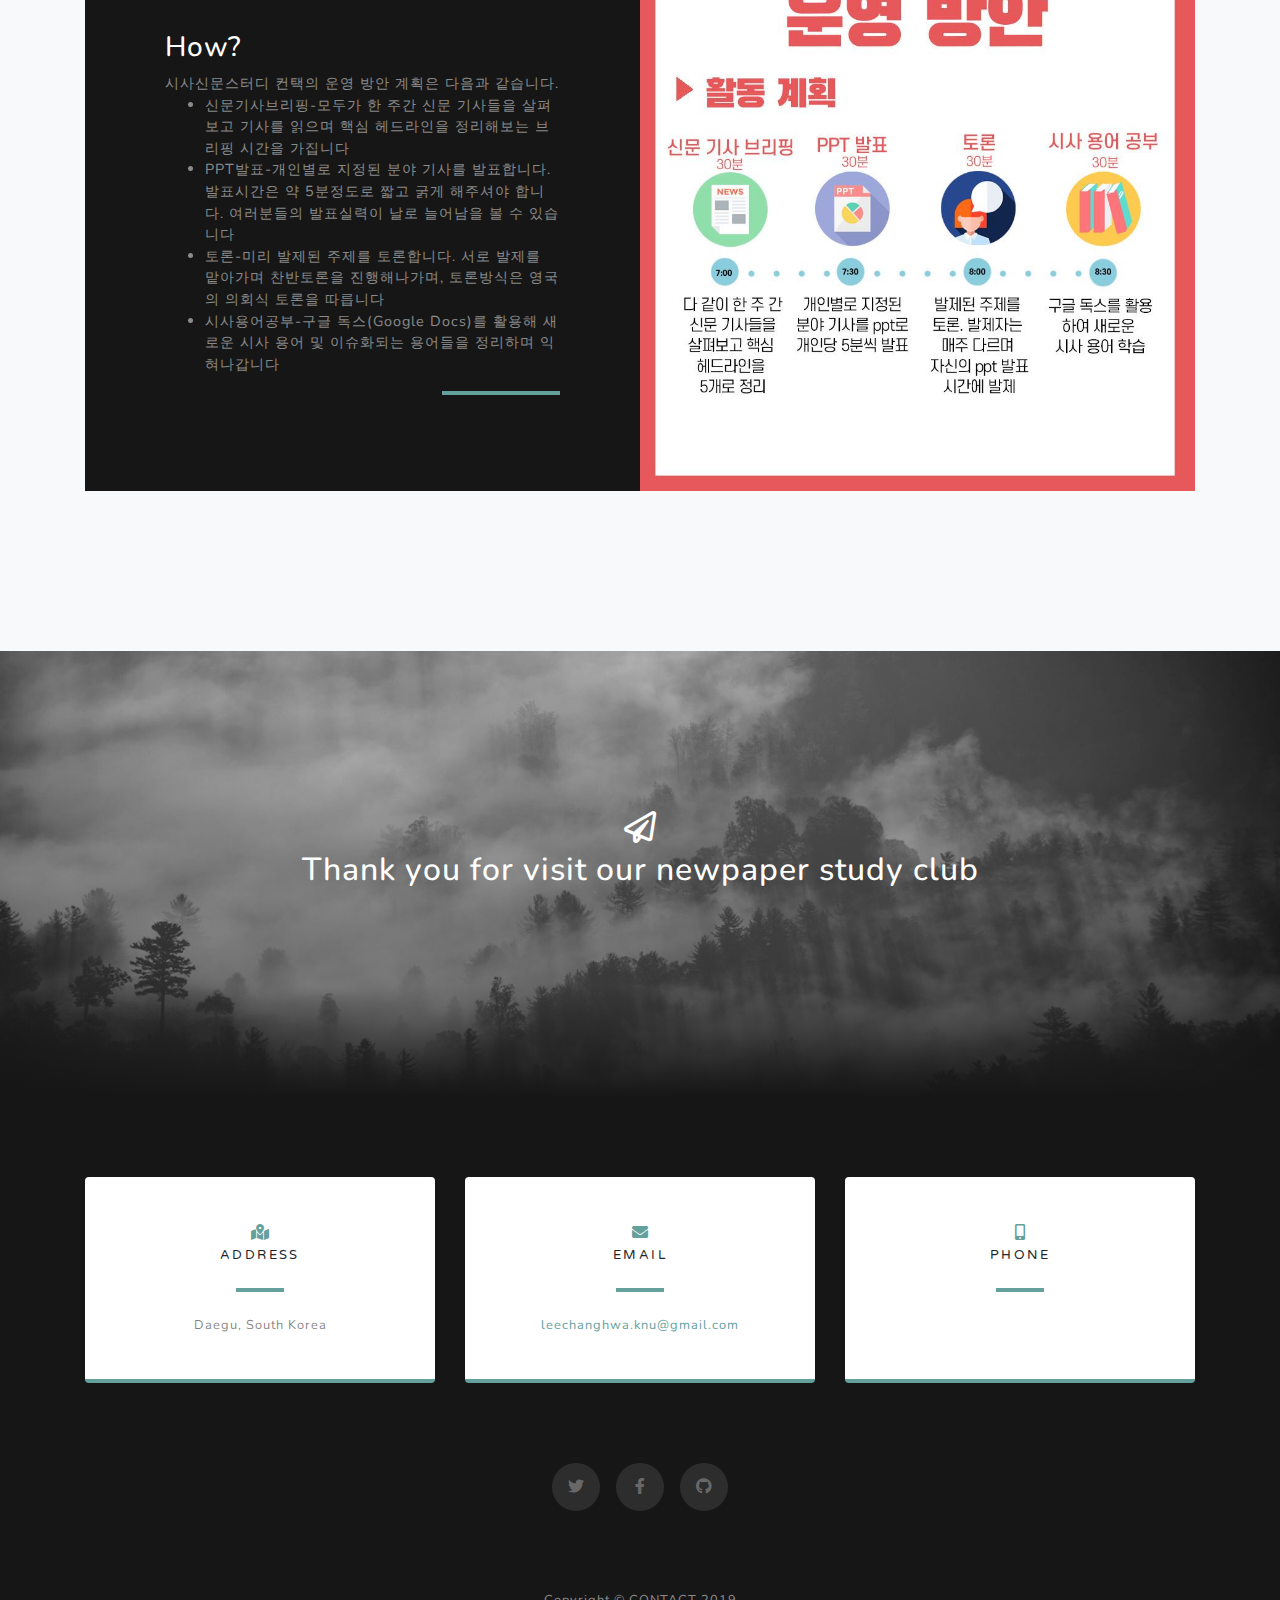
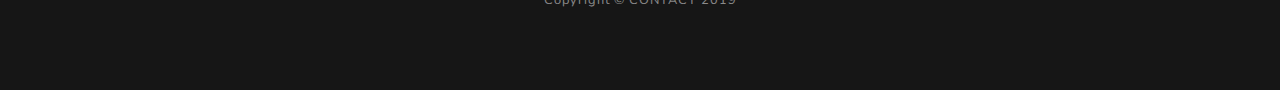
==== commit d7d3b1ac: "Update index.html" ====
--- a/index.html
+++ b/index.html
@@ -97,6 +97,29 @@
         </div>
       </div>
 
+<!-- Project Two Row -->
+      <div class="row justify-content-center no-gutters mb-5 mb-lg-0">
+        <div class="col-lg-6">
+          <img class="img-fluid" src="img/card_3.jpg" alt="">
+        </div>
+        <div class="col-lg-6 order-lg-first">
+          <div class="bg-black text-center h-100 project">
+            <div class="d-flex h-100">
+              <div class="project-text w-100 my-auto text-center text-lg-left">
+                <h3 class="text-white">Who?</h3>
+                <p class="mb-0 text-white-50">시사신문토론스터디 컨택트는 이런분들에게 꼭 필요합니다!</p>
+                <p class="mb-0 text-white-50"><ul class="mb-0 text-white-50">
+                 <li>PT 면접과 토론 면접을 준비하는 분</li>
+                 <li>학교 발표 과제를 잘하고 싶으신 분</li>
+                 <li>시사에 관심이 많은신 분</li>
+                </ul></p>
+                <hr class="d-none d-lg-block mb-0 mr-0">
+              </div>
+            </div>
+          </div>
+        </div>
+      </div>      
+      
       <!-- Project One Row -->
       <div class="row justify-content-center no-gutters">
         <div class="col-lg-6">
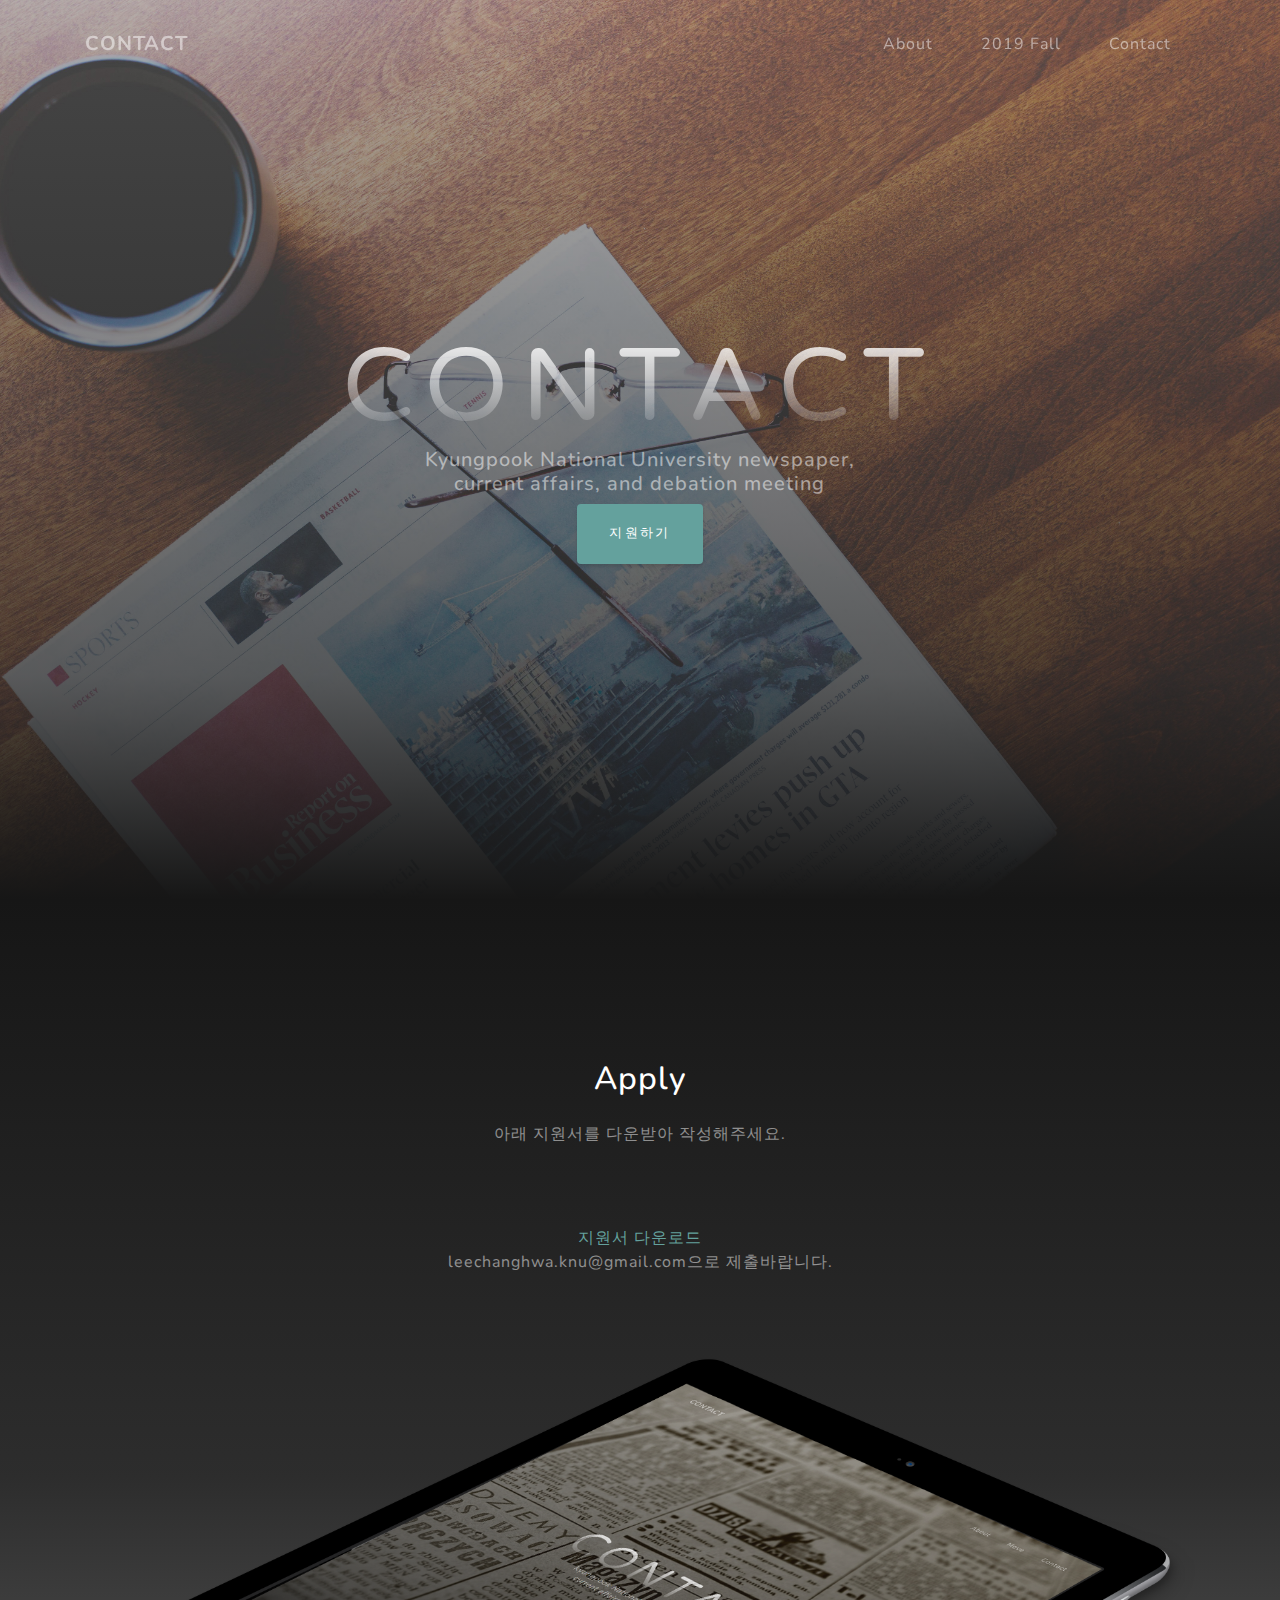
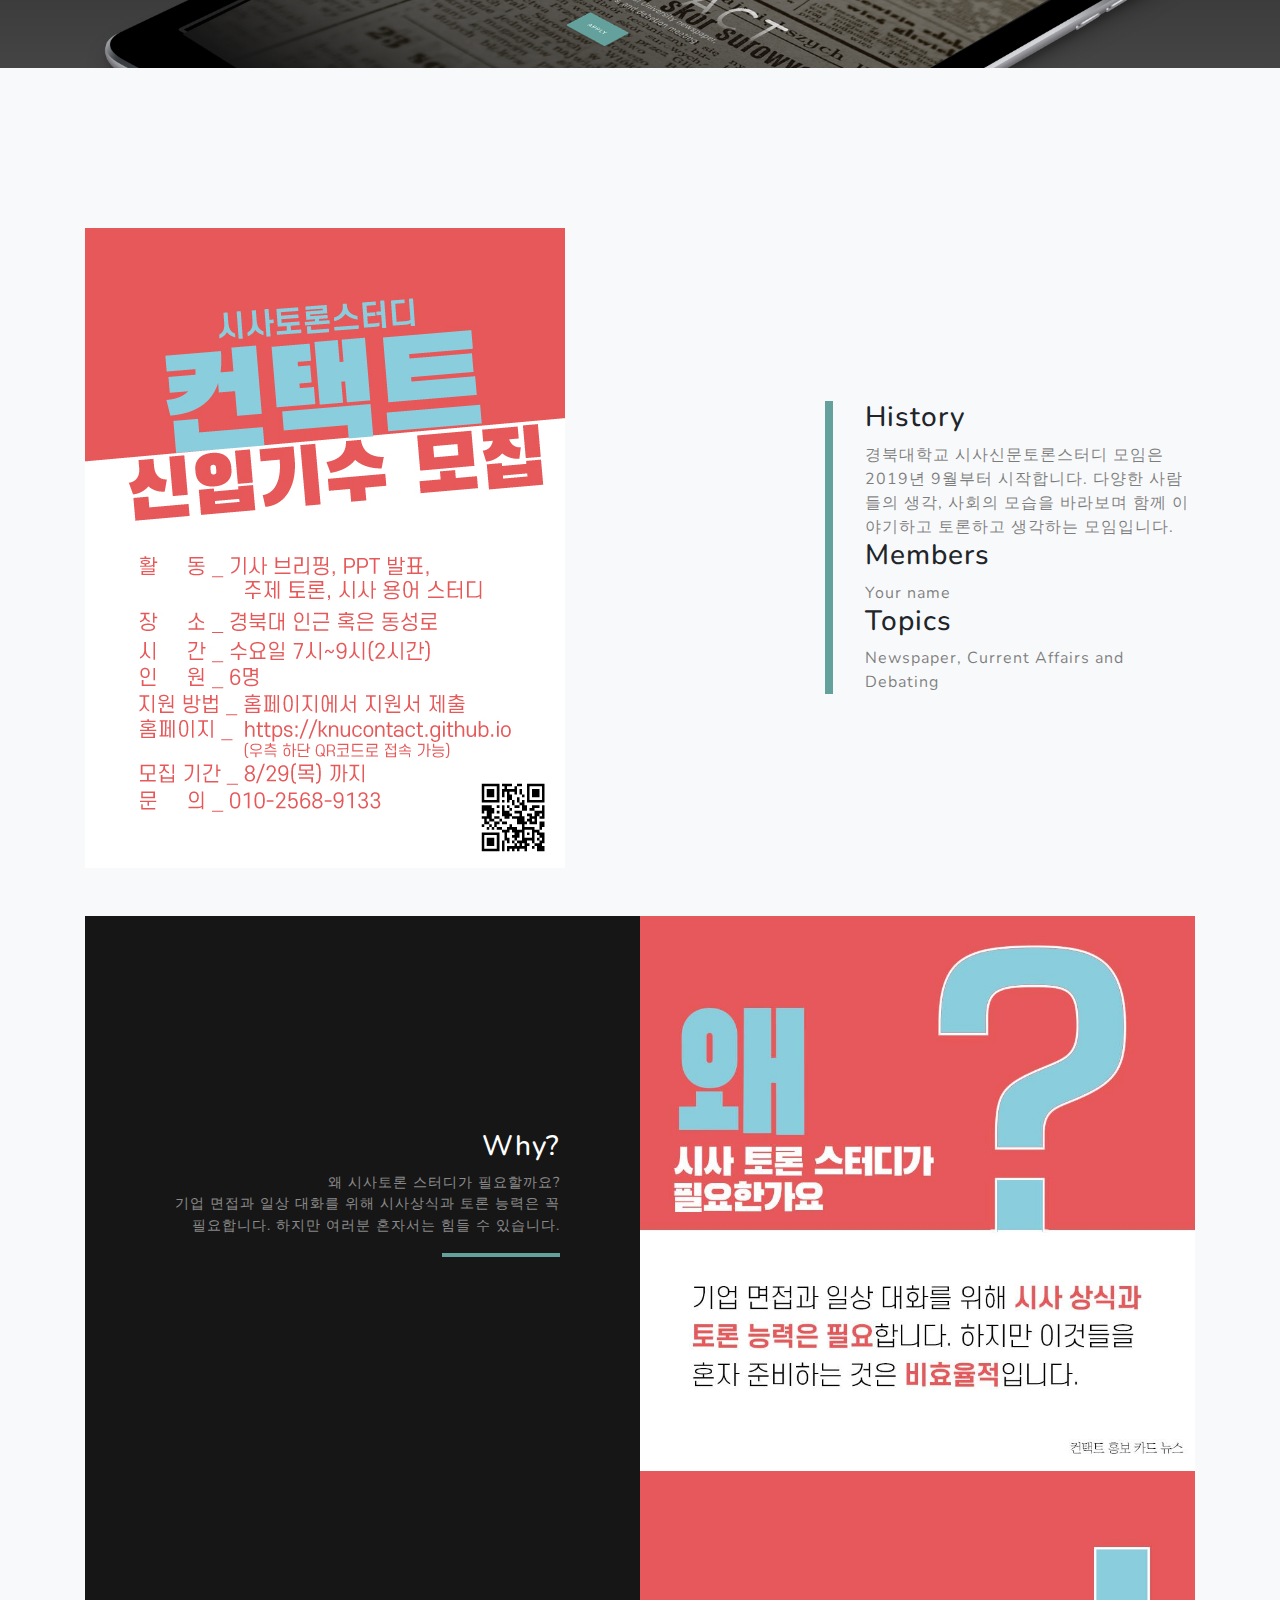
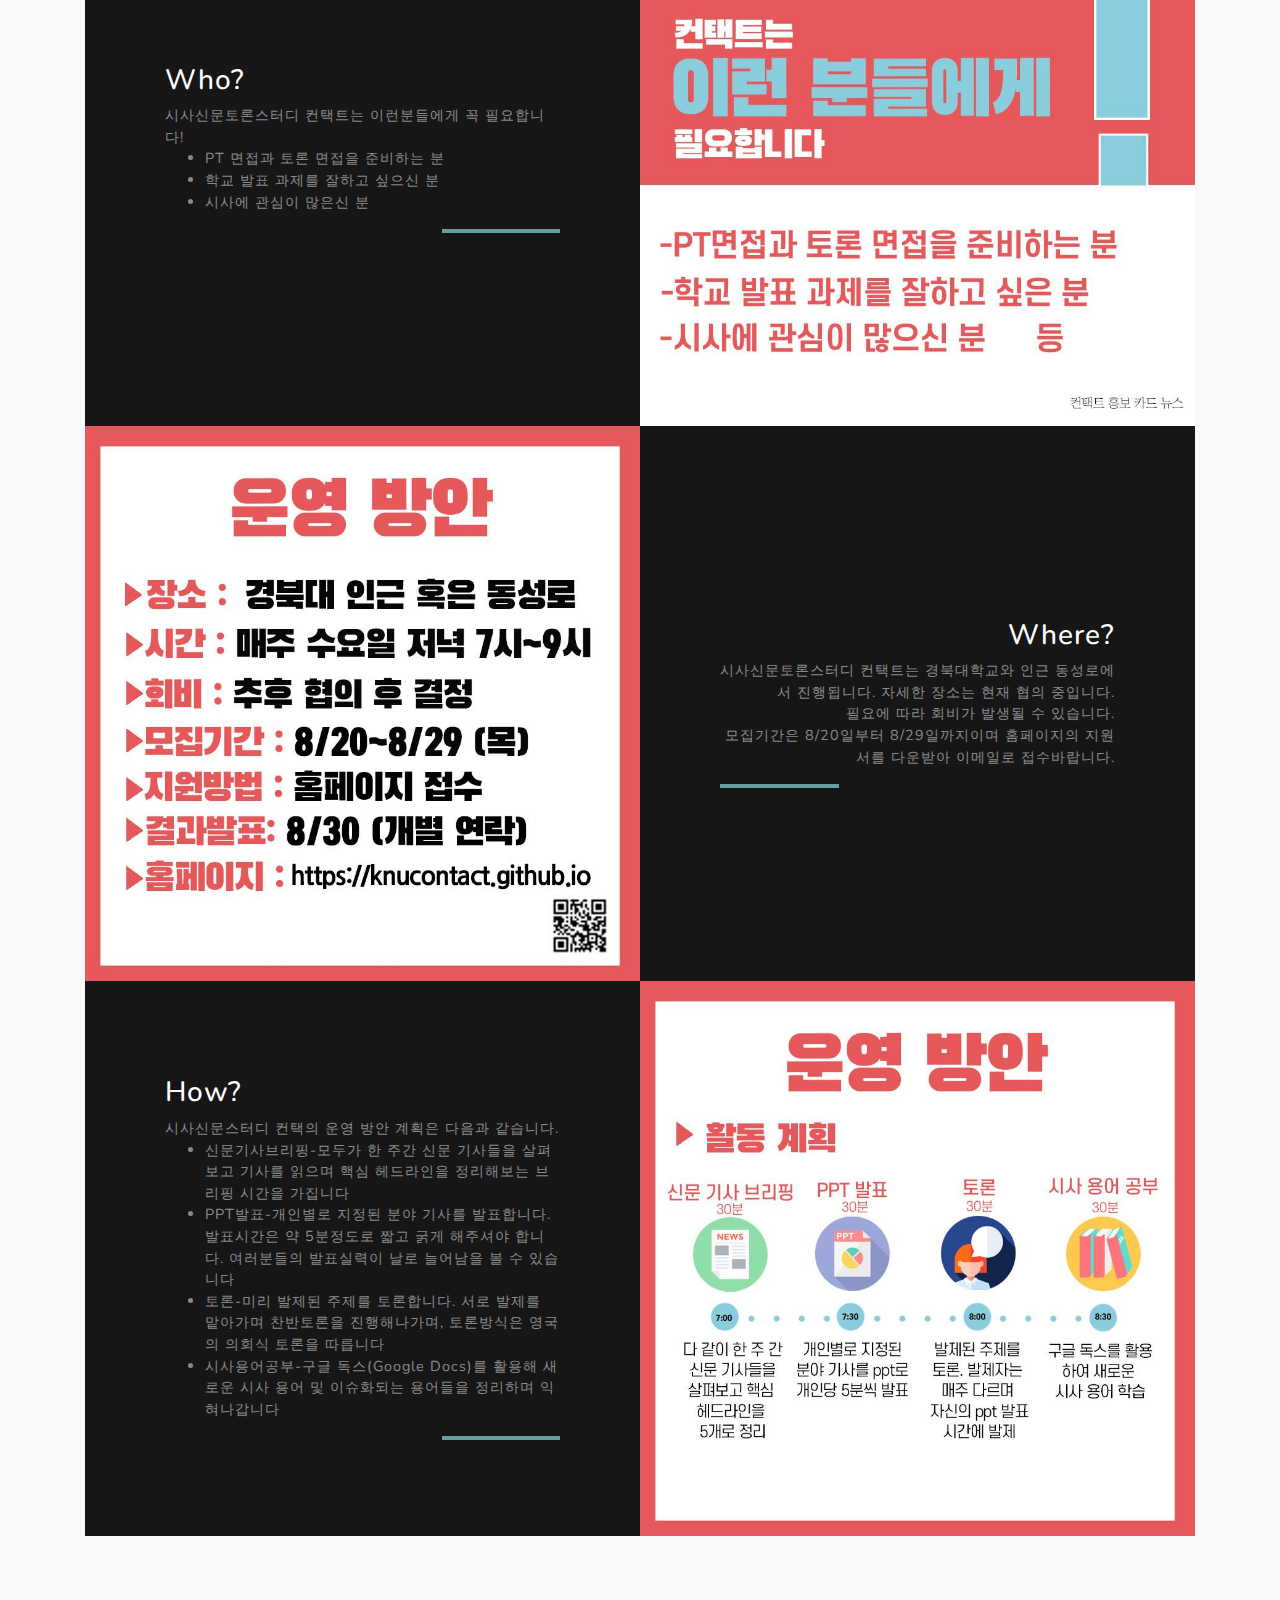
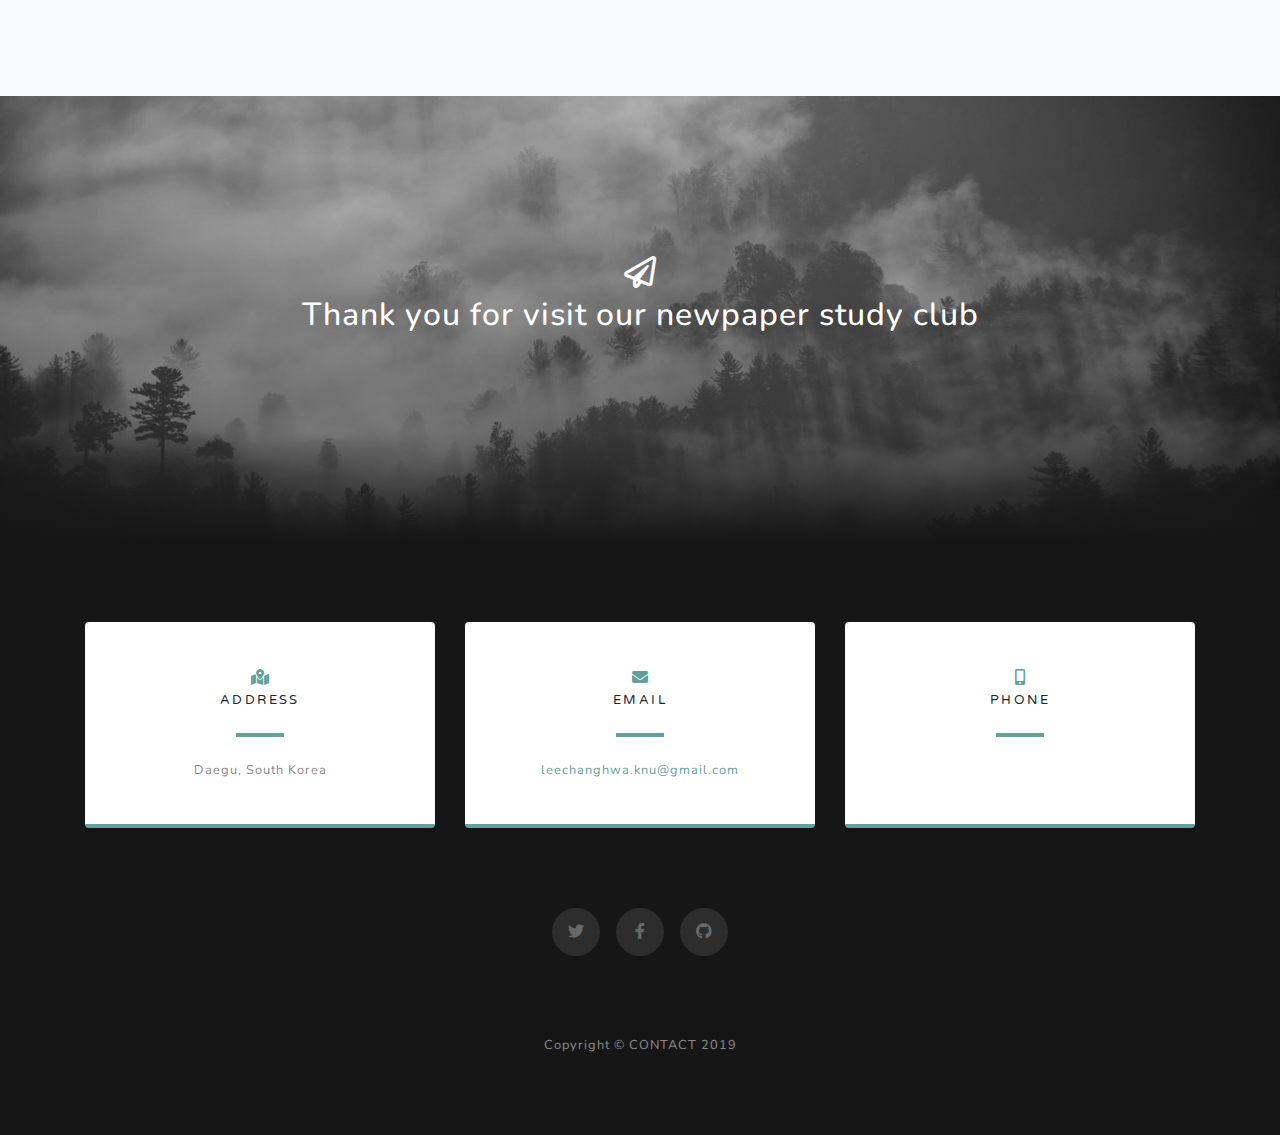
==== commit e022b636: "Update index.html" ====
--- a/index.html
+++ b/index.html
@@ -97,7 +97,27 @@
         </div>
       </div>
 
-<!-- Project Two Row -->
+      
+      <!-- Project One Row -->
+      <div class="row justify-content-center no-gutters">
+        <div class="col-lg-6">
+          <img class="img-fluid" src="img/card_2.jpg" alt="">
+        </div>
+        <div class="col-lg-6 order-lg-first">
+          <div class="bg-black text-center h-100 project">
+            <div class="d-flex h-100">
+              <div class="project-text w-100 my-auto text-center text-lg-right">
+                <h3 class="text-white">Why?</h3>
+                <p class="mb-0 text-white-50">왜 시사토론 스터디가 필요할까요?</p>
+                <p class="mb-0 text-white-50">기업 면접과 일상 대화를 위해 시사상식과 토론 능력은 꼭 필요합니다. 하지만 여러분 혼자서는 힘들 수 있습니다.</p>
+                <hr class="d-none d-lg-block mb-0 mr-0">
+              </div>
+            </div>
+          </div>
+        </div>
+      </div>
+
+      <!-- Project Two Row -->
       <div class="row justify-content-center no-gutters mb-5 mb-lg-0">
         <div class="col-lg-6">
           <img class="img-fluid" src="img/card_3.jpg" alt="">
@@ -118,59 +138,17 @@
             </div>
           </div>
         </div>
-      </div>      
-      
-      <!-- Project One Row -->
-      <div class="row justify-content-center no-gutters">
-        <div class="col-lg-6">
-          <img class="img-fluid" src="img/card_2.jpg" alt="">
-        </div>
-        <div class="col-lg-6 order-lg-first">
-          <div class="bg-black text-center h-100 project">
-            <div class="d-flex h-100">
-              <div class="project-text w-100 my-auto text-center text-lg-right">
-                <h3 class="text-white">Why?</h3>
-                <p class="mb-0 text-white-50">왜 시사토론 스터디가 필요할까요?</p>
-                <p class="mb-0 text-white-50">기업 면접과 일상 대화를 위해 시사상식과 토론 능력은 꼭 필요합니다. 하지만 여러분 혼자서는 힘들 수 있습니다.</p>
-                <hr class="d-none d-lg-block mb-0 ml-0">
-              </div>
-            </div>
-          </div>
-        </div>
-      </div>
-
-      <!-- Project Two Row -->
-      <div class="row justify-content-center no-gutters mb-5 mb-lg-0">
-        <div class="col-lg-6">
-          <img class="img-fluid" src="img/card_3.jpg" alt="">
-        </div>
-        <div class="col-lg-6 order-lg-first">
-          <div class="bg-black text-center h-100 project">
-            <div class="d-flex h-100">
-              <div class="project-text w-100 my-auto text-center text-lg-left">
-                <h3 class="text-white">Who?</h3>
-                <p class="mb-0 text-white-50">시사신문토론스터디 컨택트는 이런분들에게 꼭 필요합니다!</p>
-                <p class="mb-0 text-white-50"><ul class="mb-0 text-white-50">
-                 <li>PT 면접과 토론 면접을 준비하는 분</li>
-                 <li>학교 발표 과제를 잘하고 싶으신 분</li>
-                 <li>시사에 관심이 많은신 분</li>
-                </ul></p>
-                <hr class="d-none d-lg-block mb-0 mr-0">
-              </div>
-            </div>
-          </div>
-        </div>
       </div>
       
       <!-- Project Three Row -->
-      <div class="row justify-content-center no-gutters mb-5 mb-lg-0">
+      <div class="row justify-content-center no-gutters">
         <div class="col-lg-6">
           <img class="img-fluid" src="img/card_4.jpg" alt="">
         </div>
         <div class="col-lg-6">
           <div class="bg-black text-center h-100 project">
             <div class="d-flex h-100">
-              <div class="project-text w-100 my-auto text-center text-lg-left">
+              <div class="project-text w-100 my-auto text-center text-lg-right">
                 <h3 class="text-white">Where?</h3>
                 <p class="mb-0 text-white-50">시사신문토론스터디 컨택트는 경북대학교와 인근 동성로에서 진행됩니다. 자세한 장소는 현재 협의 중입니다.</p>
                 <p class="mb-0 text-white-50">필요에 따라 회비가 발생될 수 있습니다.</p>
@@ -183,7 +161,7 @@
       </div>
       
       <!-- Project Fourth Row -->
-      <div class="row justify-content-center no-gutters">
+      <div class="row justify-content-center no-gutters mb-5 mb-lg-0">
         <div class="col-lg-6">
           <img class="img-fluid" src="img/card_5.jpg" alt="">
         </div>
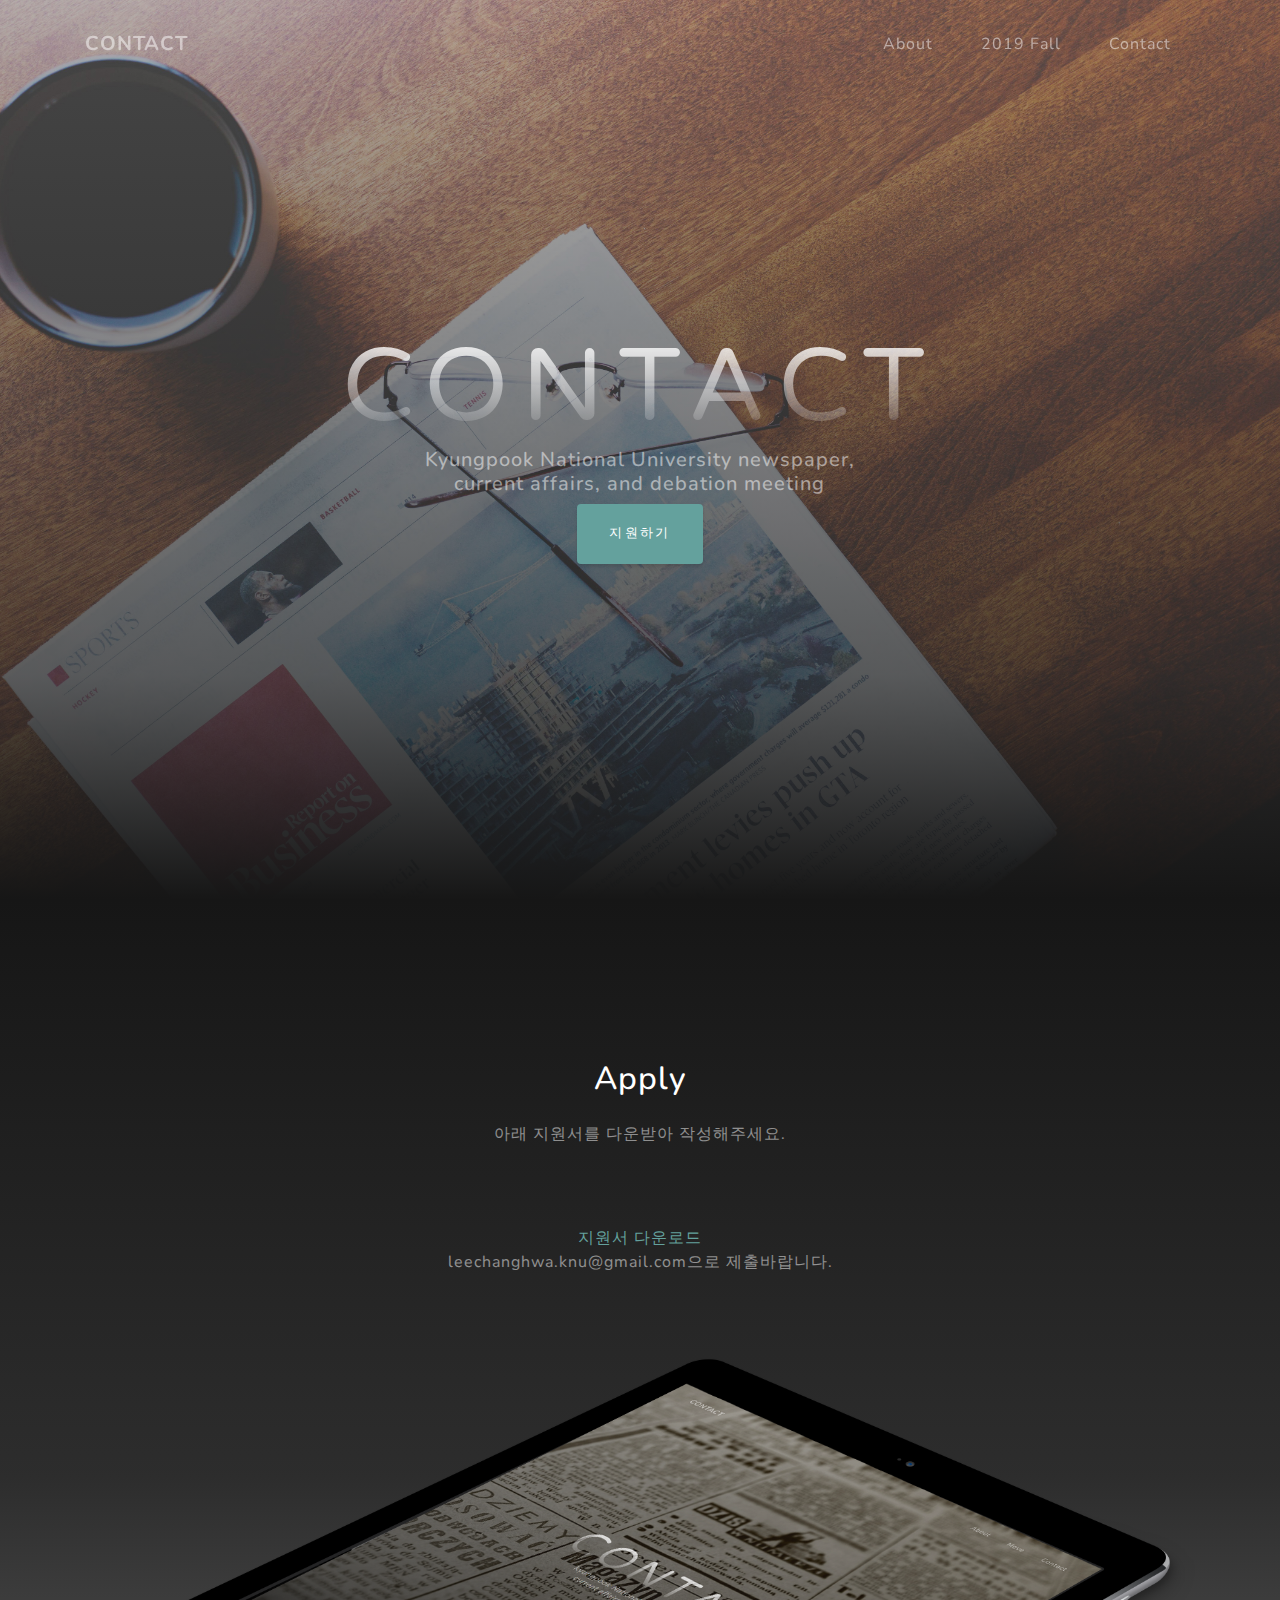
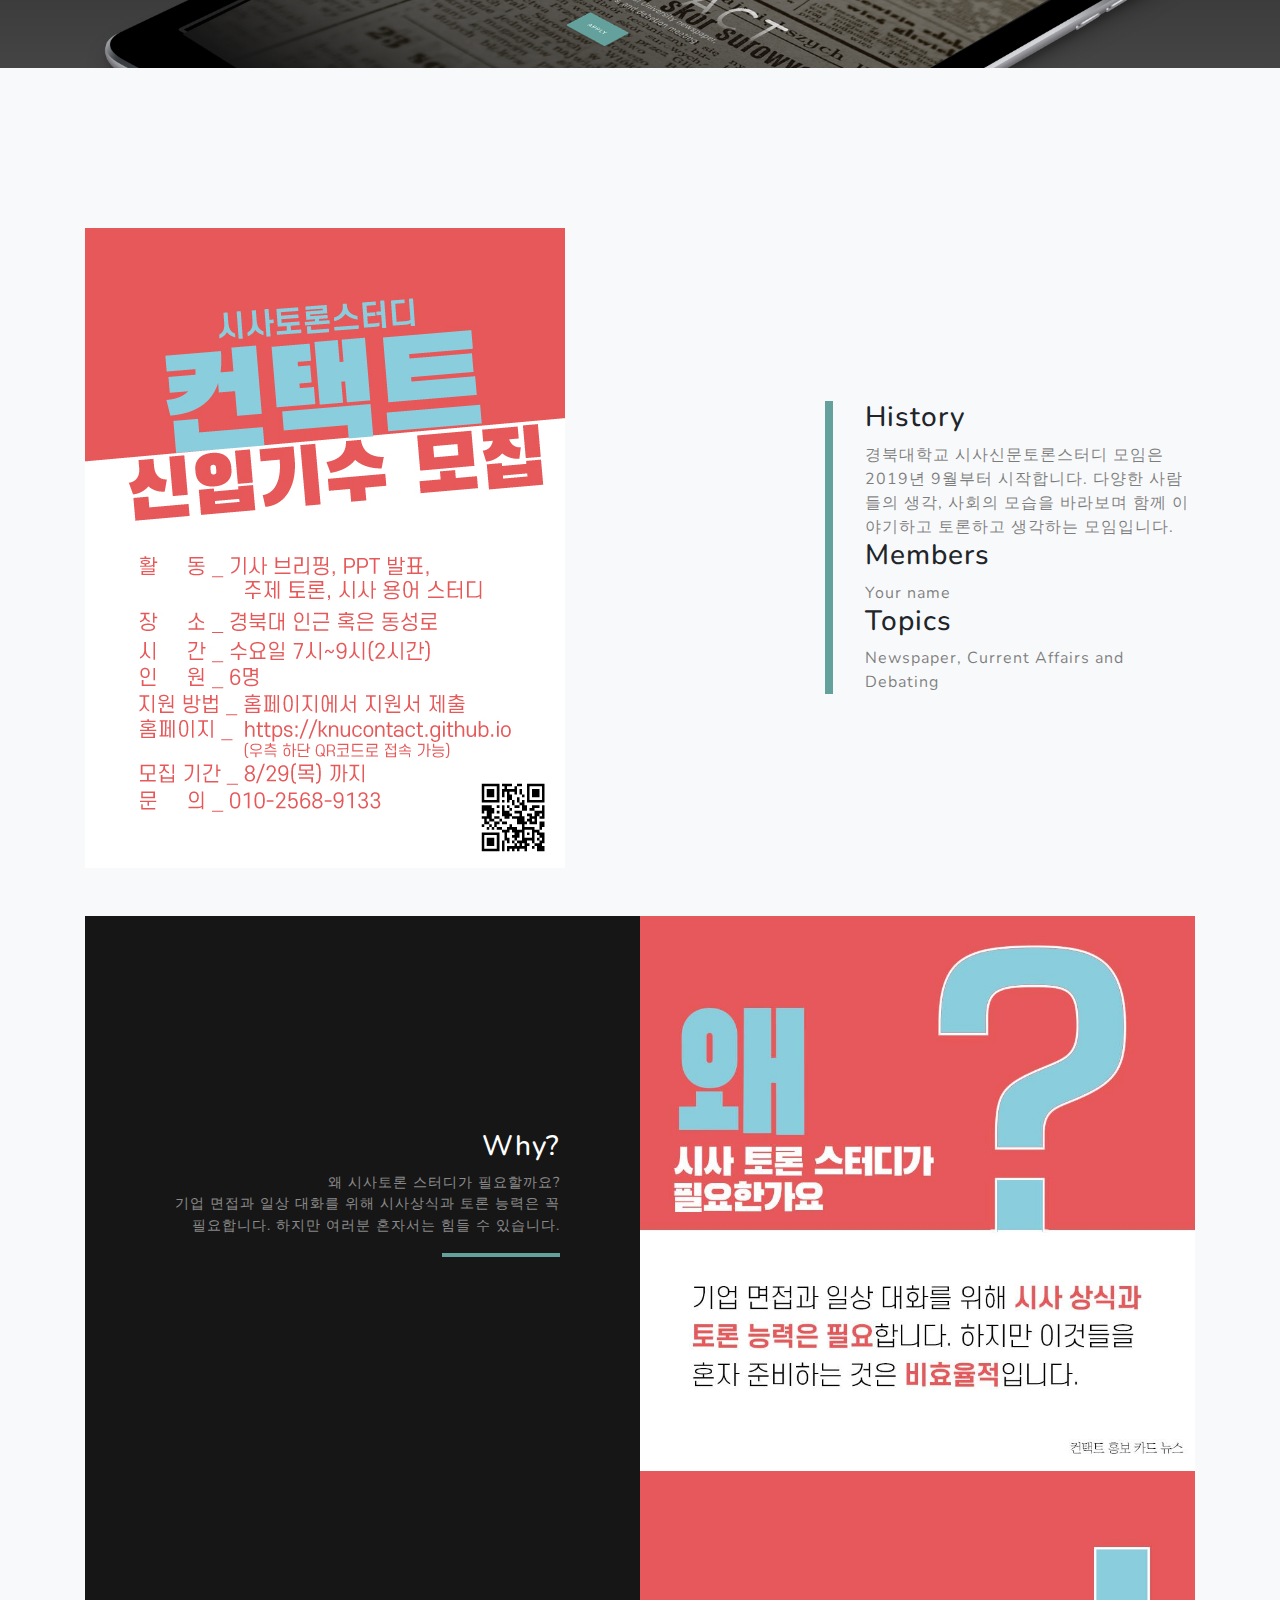
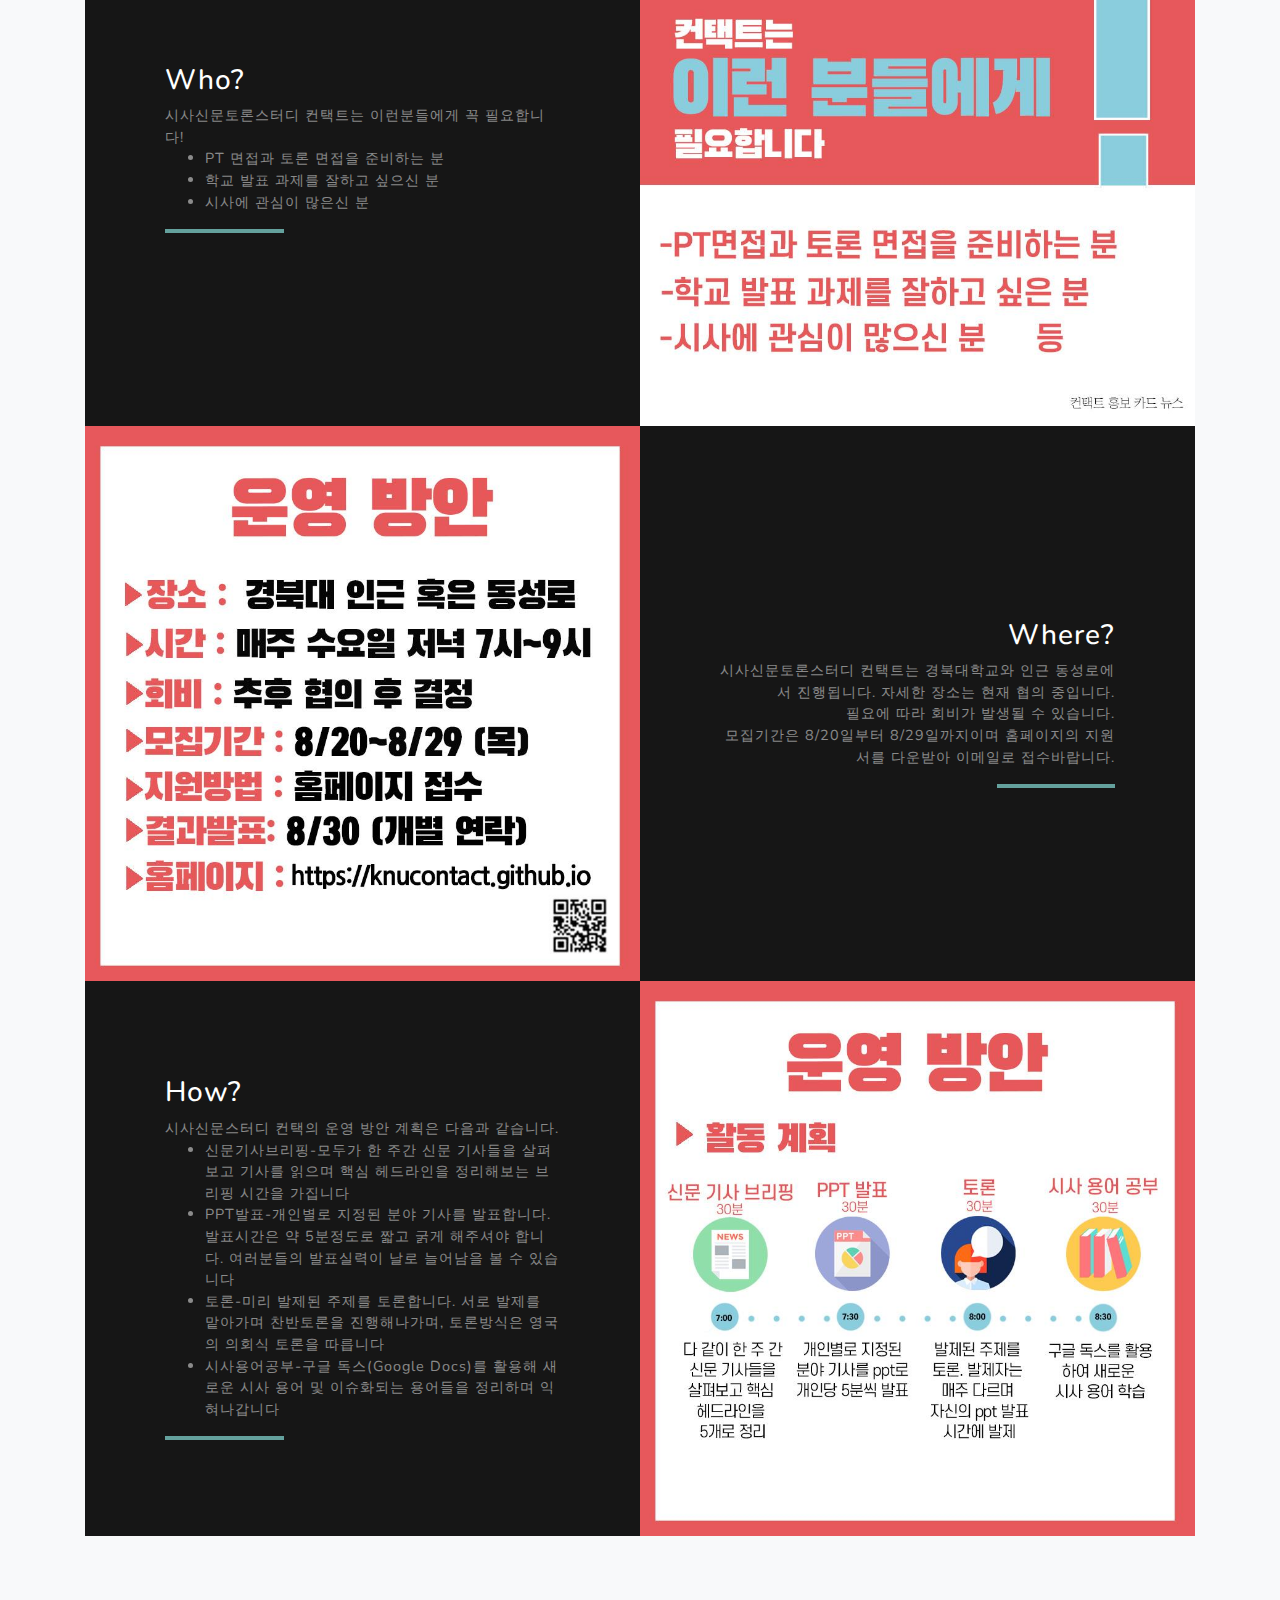
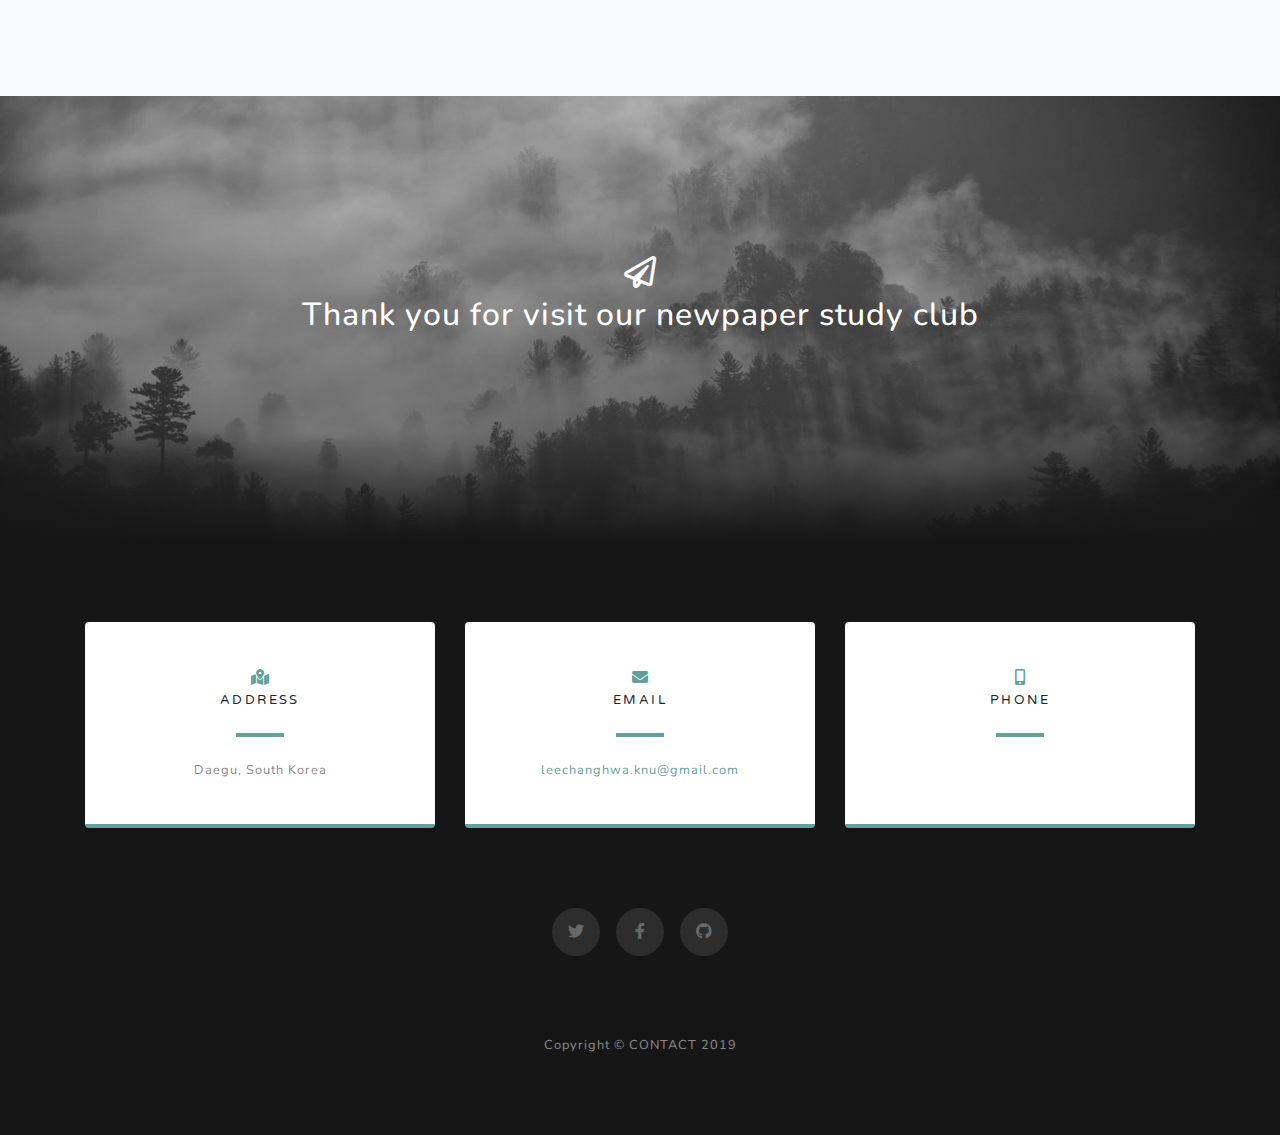
==== commit a2e4ae57: "Update index.html" ====
--- a/index.html
+++ b/index.html
@@ -133,7 +133,7 @@
                  <li>학교 발표 과제를 잘하고 싶으신 분</li>
                  <li>시사에 관심이 많은신 분</li>
                 </ul></p>
-                <hr class="d-none d-lg-block mb-0 mr-0">
+                <hr class="d-none d-lg-block mb-0 ml-0">
               </div>
             </div>
           </div>
@@ -153,7 +153,7 @@
                 <p class="mb-0 text-white-50">시사신문토론스터디 컨택트는 경북대학교와 인근 동성로에서 진행됩니다. 자세한 장소는 현재 협의 중입니다.</p>
                 <p class="mb-0 text-white-50">필요에 따라 회비가 발생될 수 있습니다.</p>
                 <p class="mb-0 text-white-50">모집기간은 8/20일부터 8/29일까지이며 홈페이지의 지원서를 다운받아 이메일로 접수바랍니다.</p>
-                <hr class="d-none d-lg-block mb-0 ml-0">
+                <hr class="d-none d-lg-block mb-0 mr-0">
               </div>
             </div>
           </div>
@@ -177,7 +177,7 @@
                  <li>토론-미리 발제된 주제를 토론합니다. 서로 발제를 맡아가며 찬반토론을 진행해나가며, 토론방식은 영국의 의회식 토론을 따릅니다</li>
                 <li>시사용어공부-구글 독스(Google Docs)를 활용해 새로운 시사 용어 및 이슈화되는 용어들을 정리하며 익혀나갑니다</li>
                 </ul></p>
-                <hr class="d-none d-lg-block mb-0 mr-0">
+                <hr class="d-none d-lg-block mb-0 ml-0">
               </div>
             </div>
           </div>
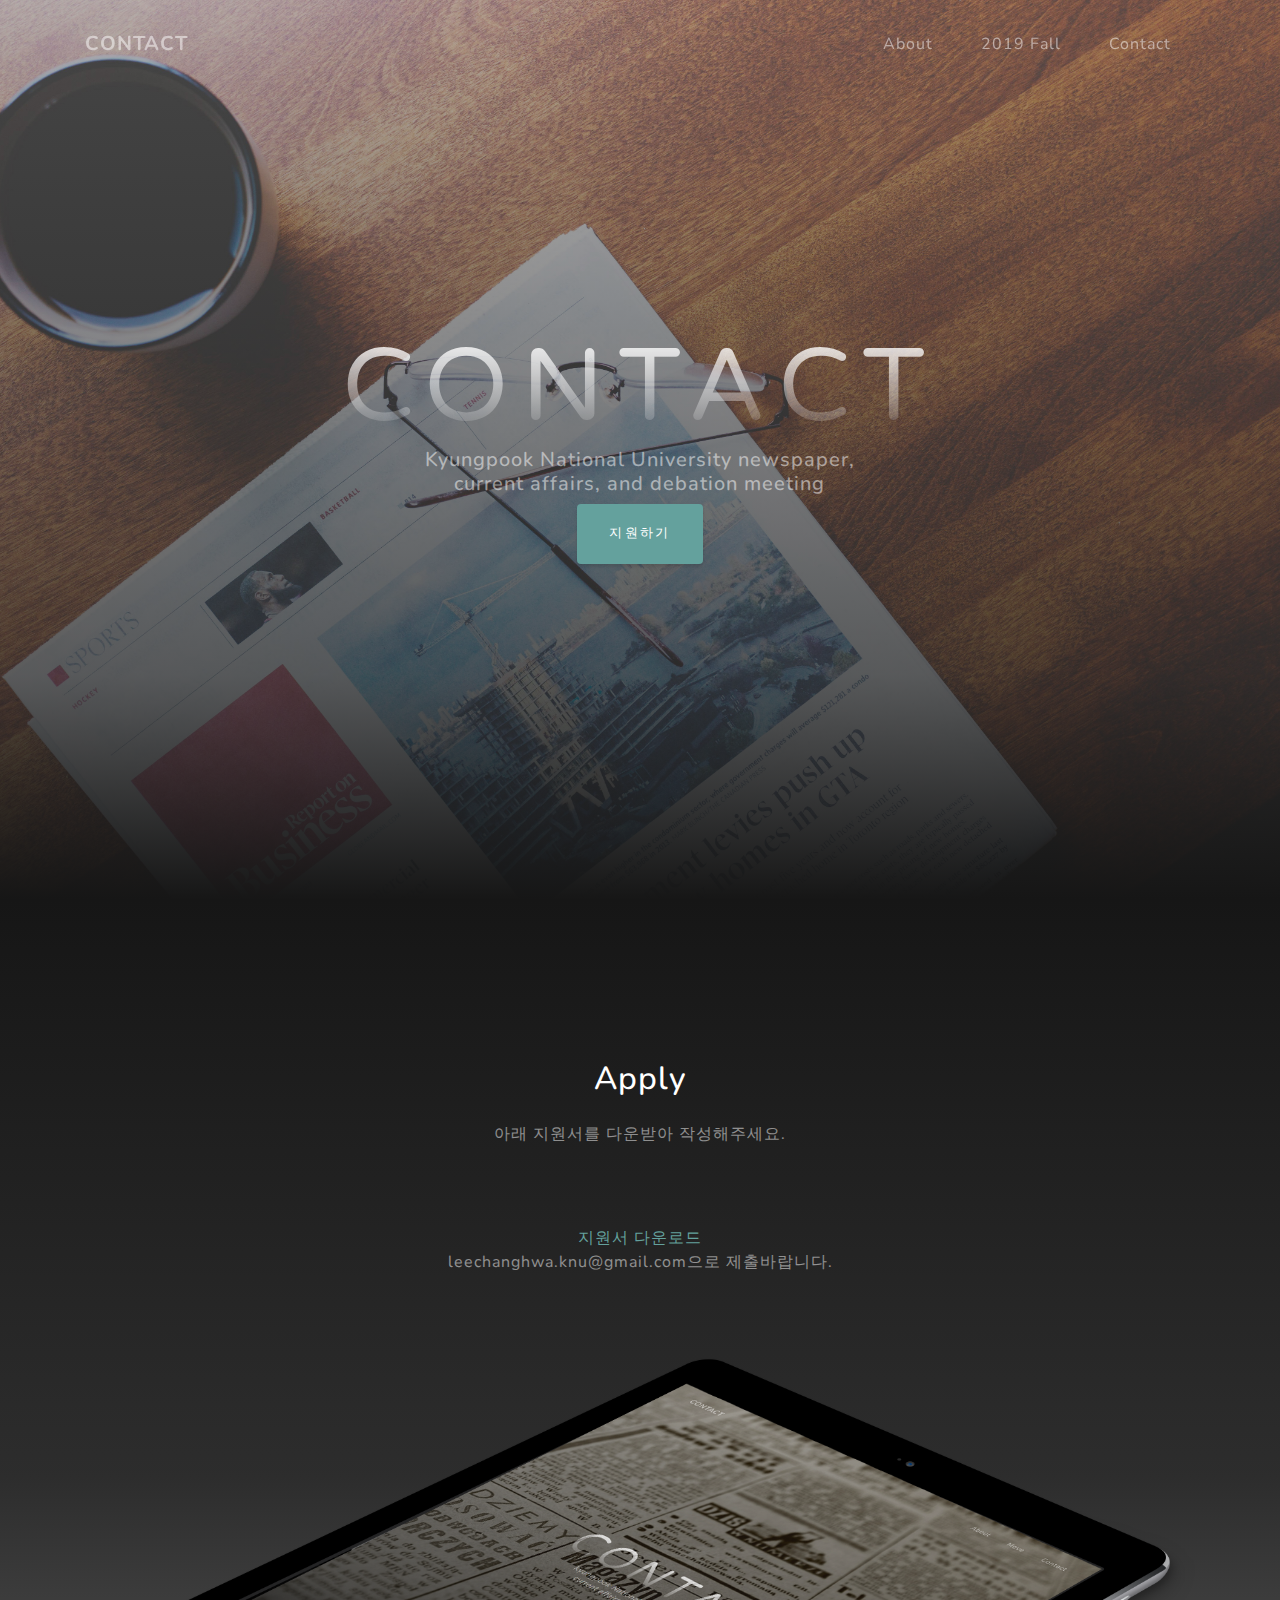
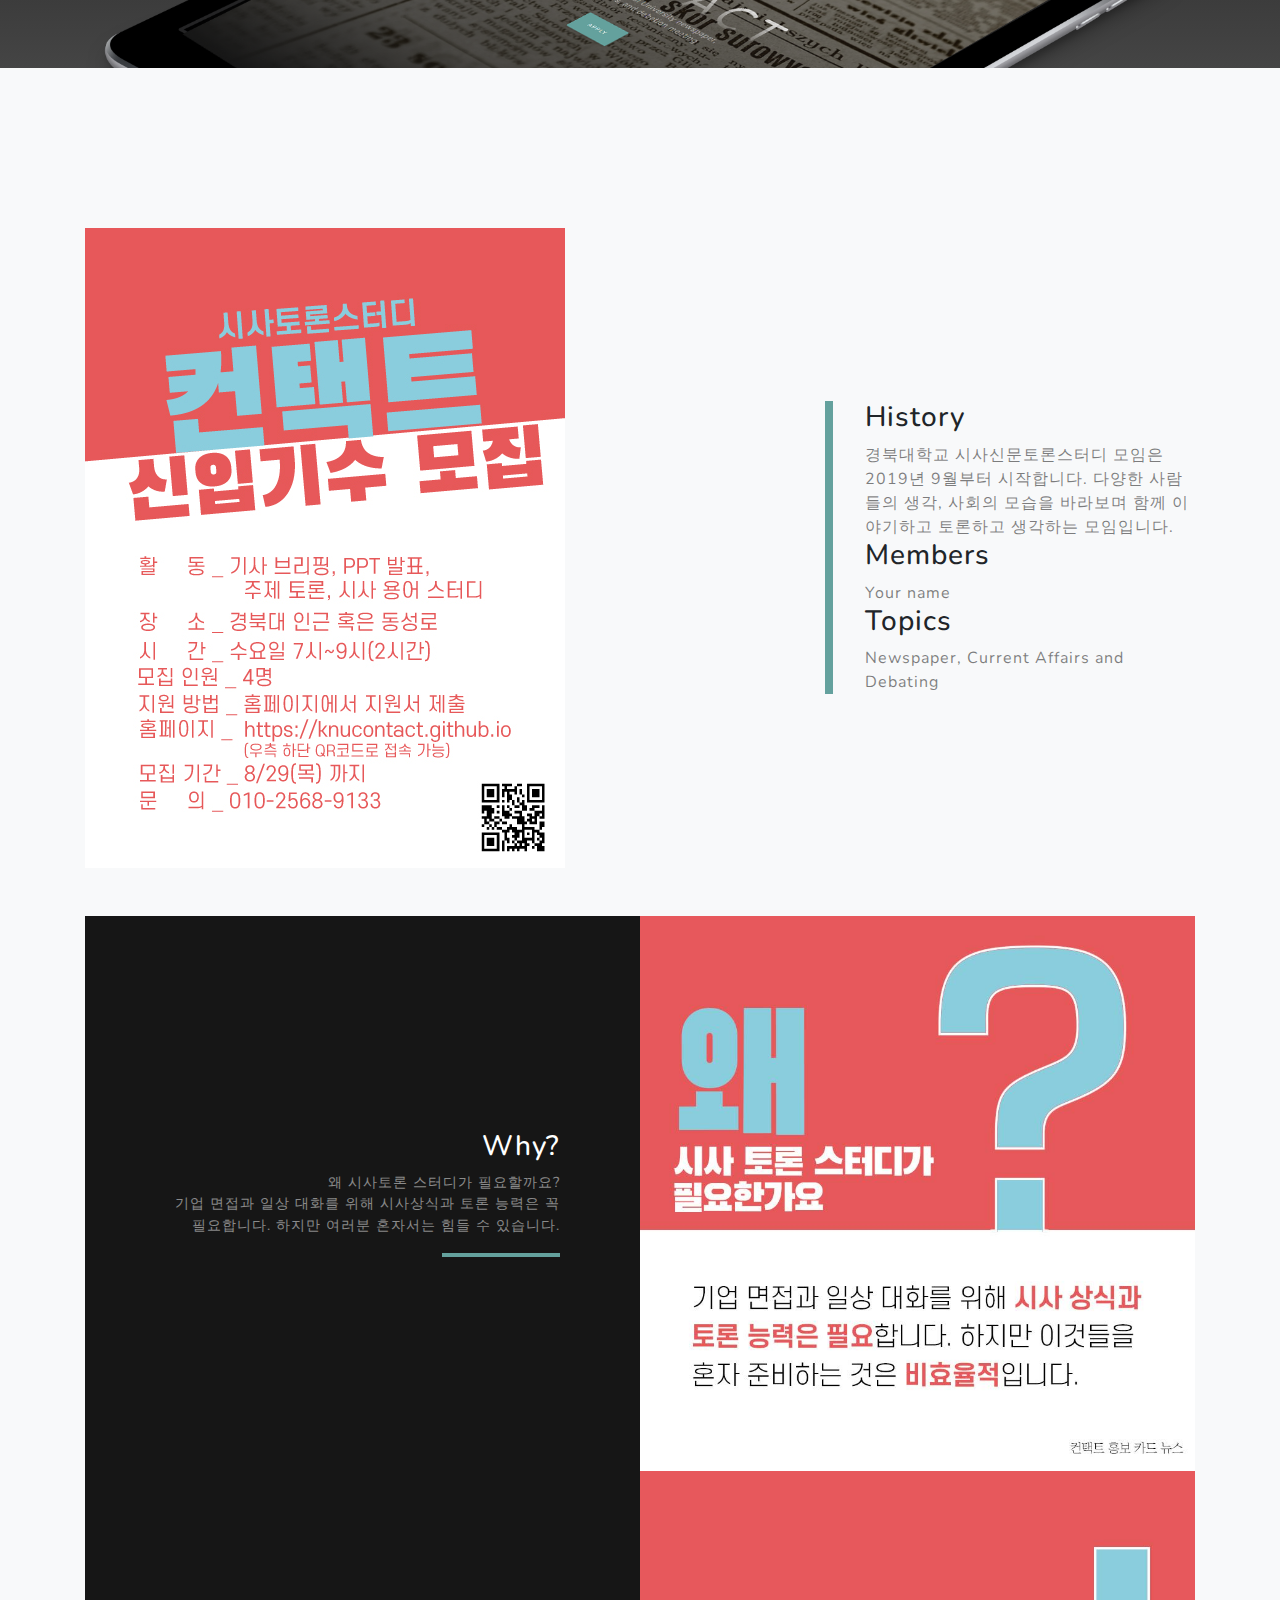
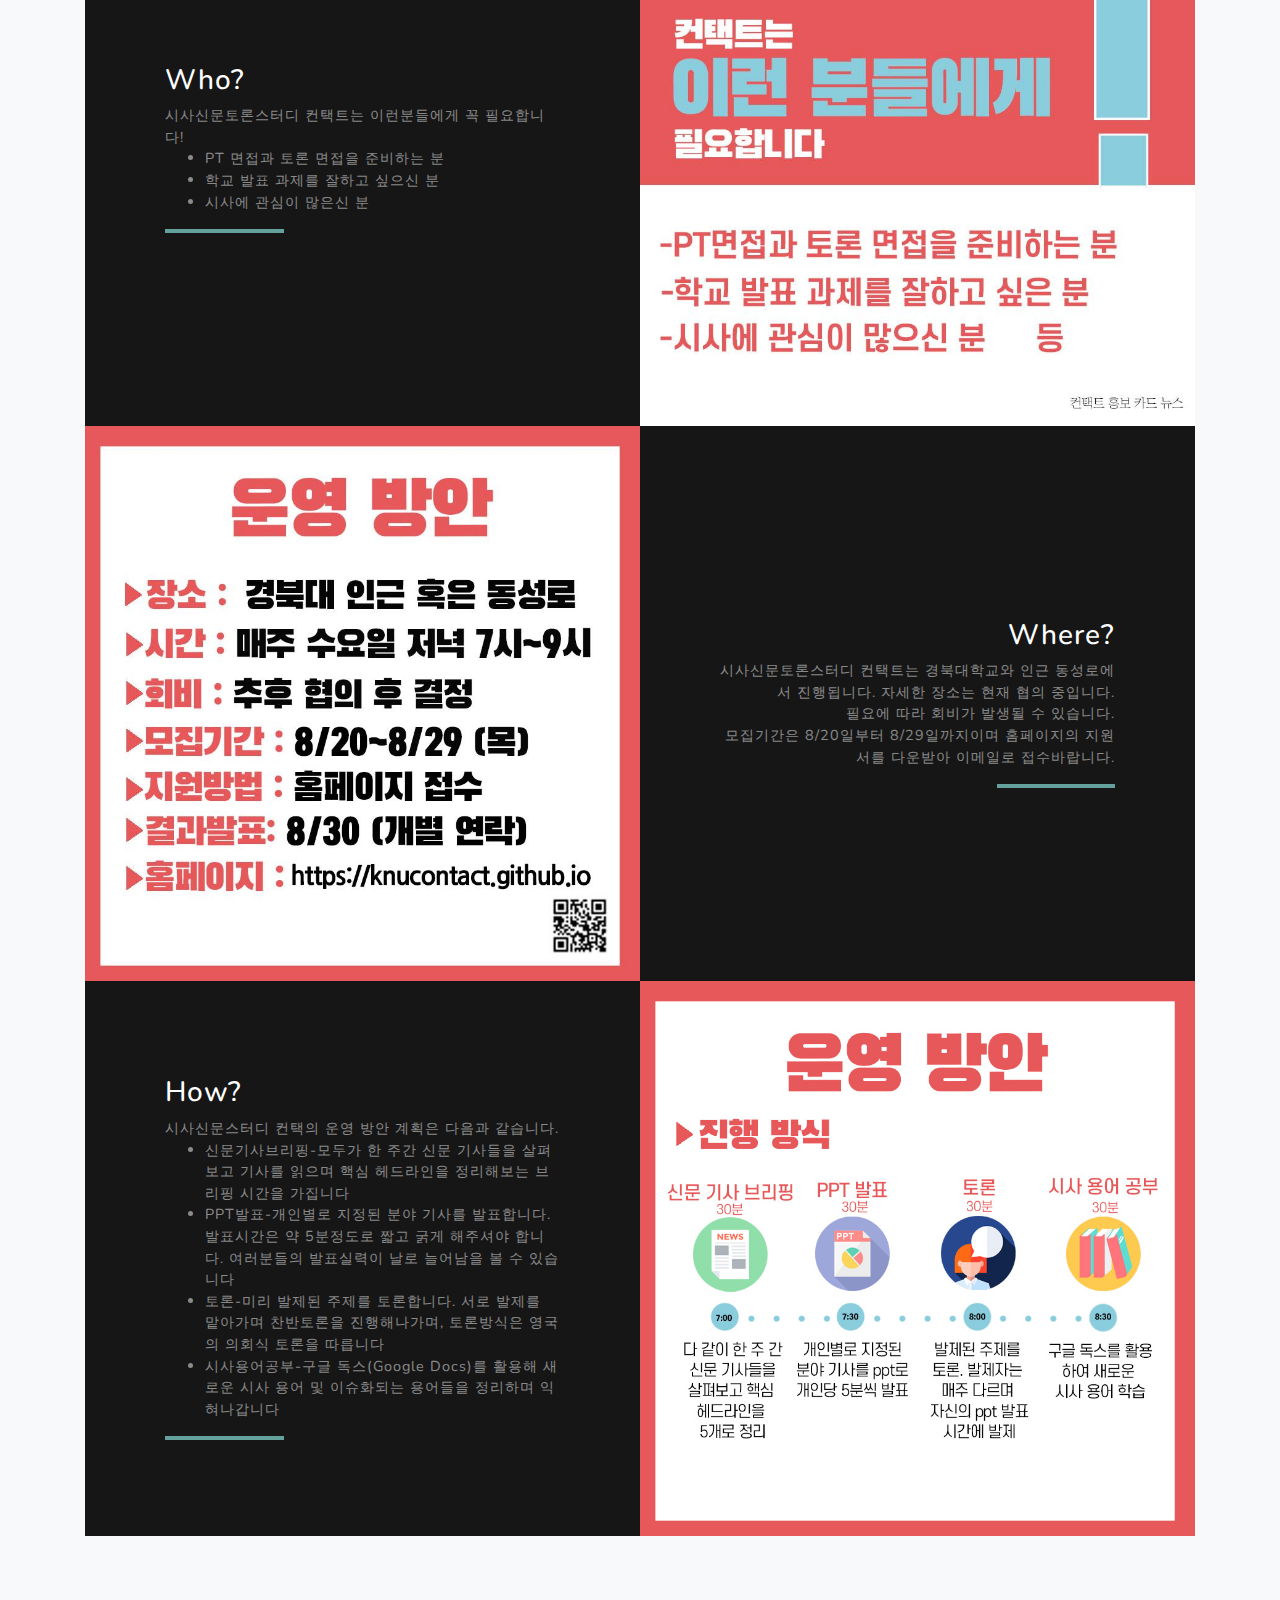
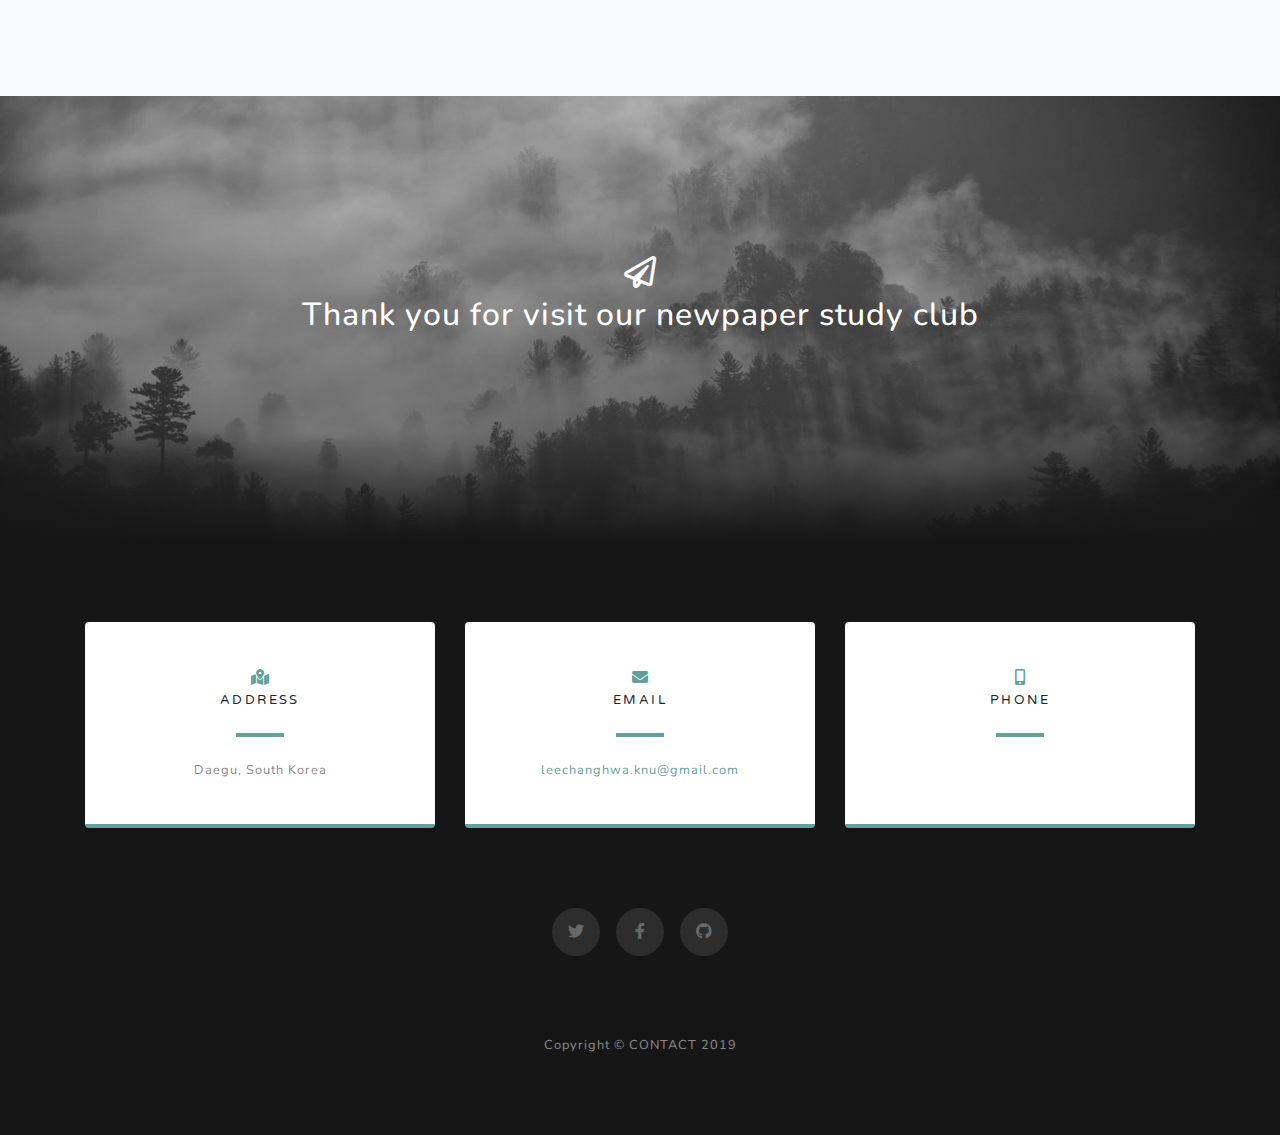
==== commit ffa56a3b: "Update index.html" ====
--- a/index.html
+++ b/index.html
@@ -68,7 +68,7 @@
         <div class="col-lg-8 mx-auto">
           <h2 class="text-white mb-4">Apply</h2>
           <p class="text-white-50">아래 지원서를 다운받아 작성해주세요.</p>
-            <a href="file/컨택트_지원서_양식.docx" download>지원서 다운로드</a>
+            <a href="file/스터디_지원서_양식.docx" download>지원서 다운로드</a>
             <p class="text-white-50">leechanghwa.knu@gmail.com으로 제출바랍니다.</p>
         </div>
       </div>
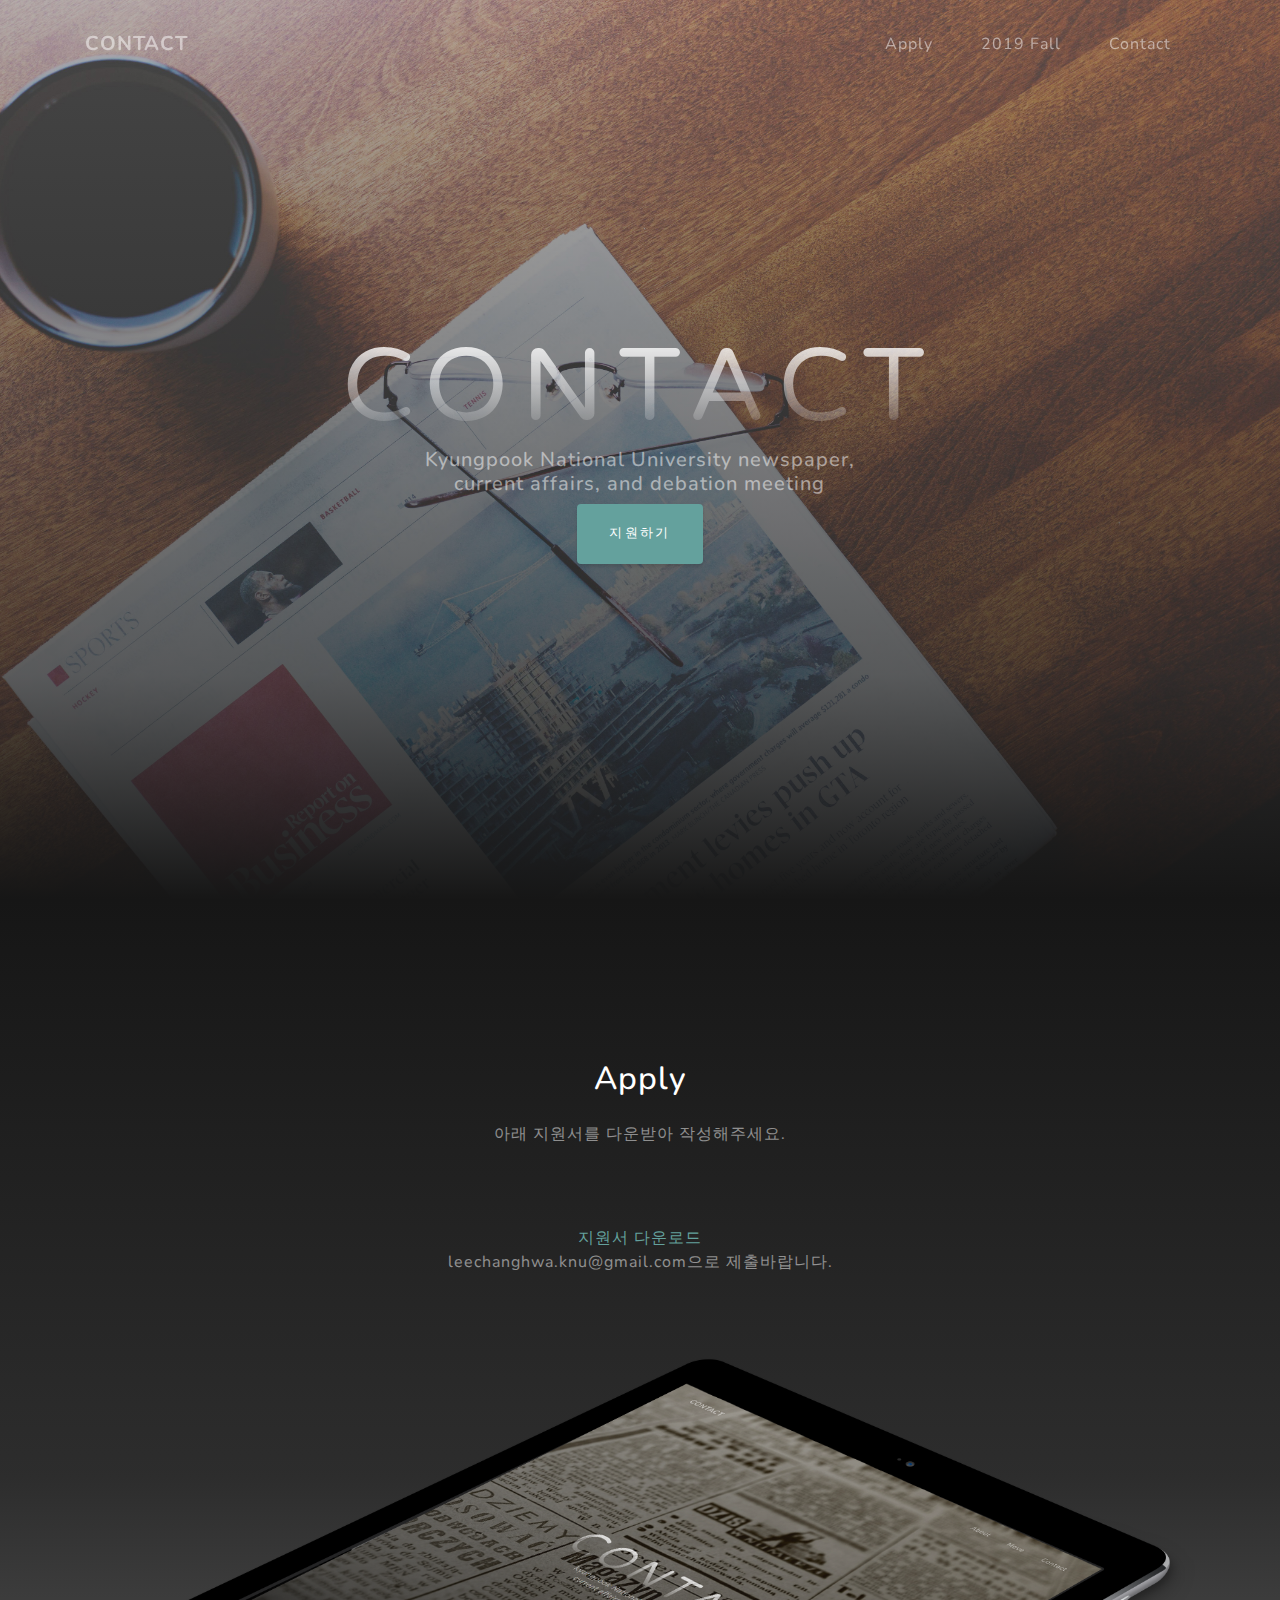
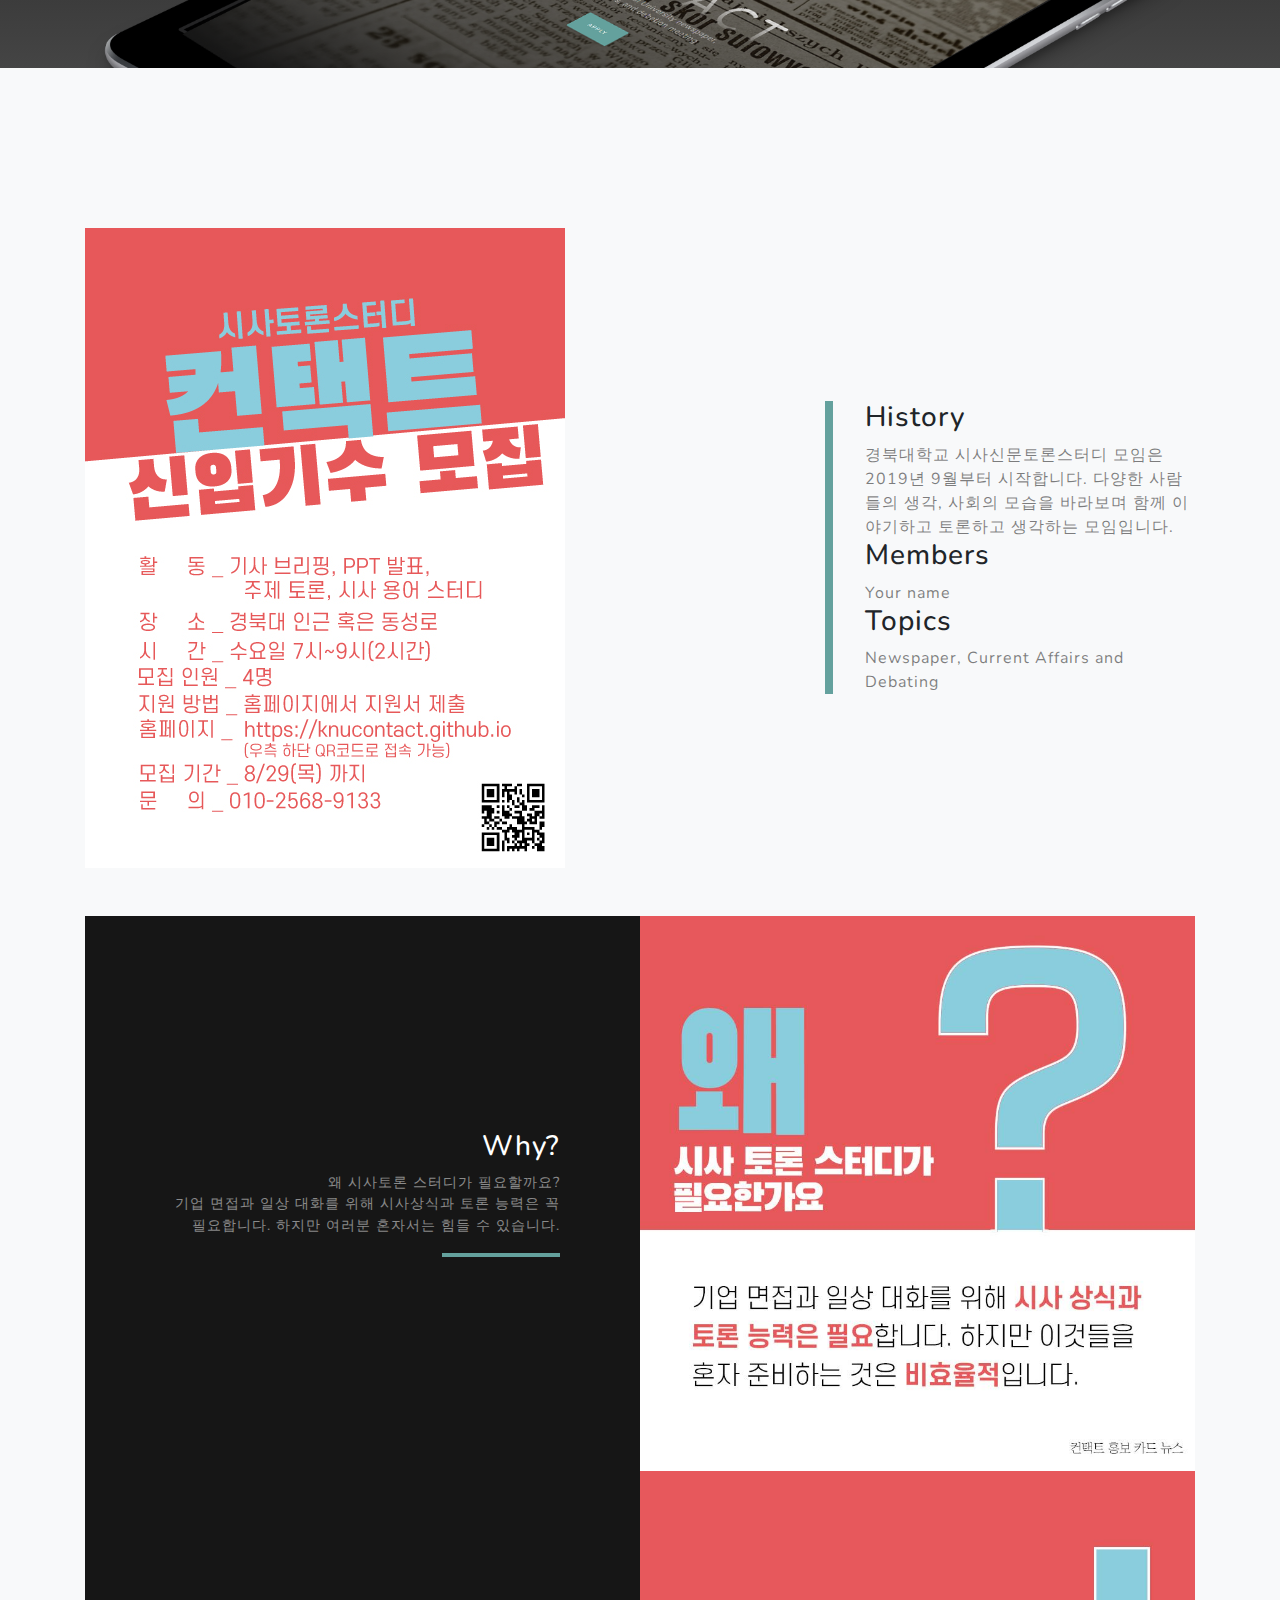
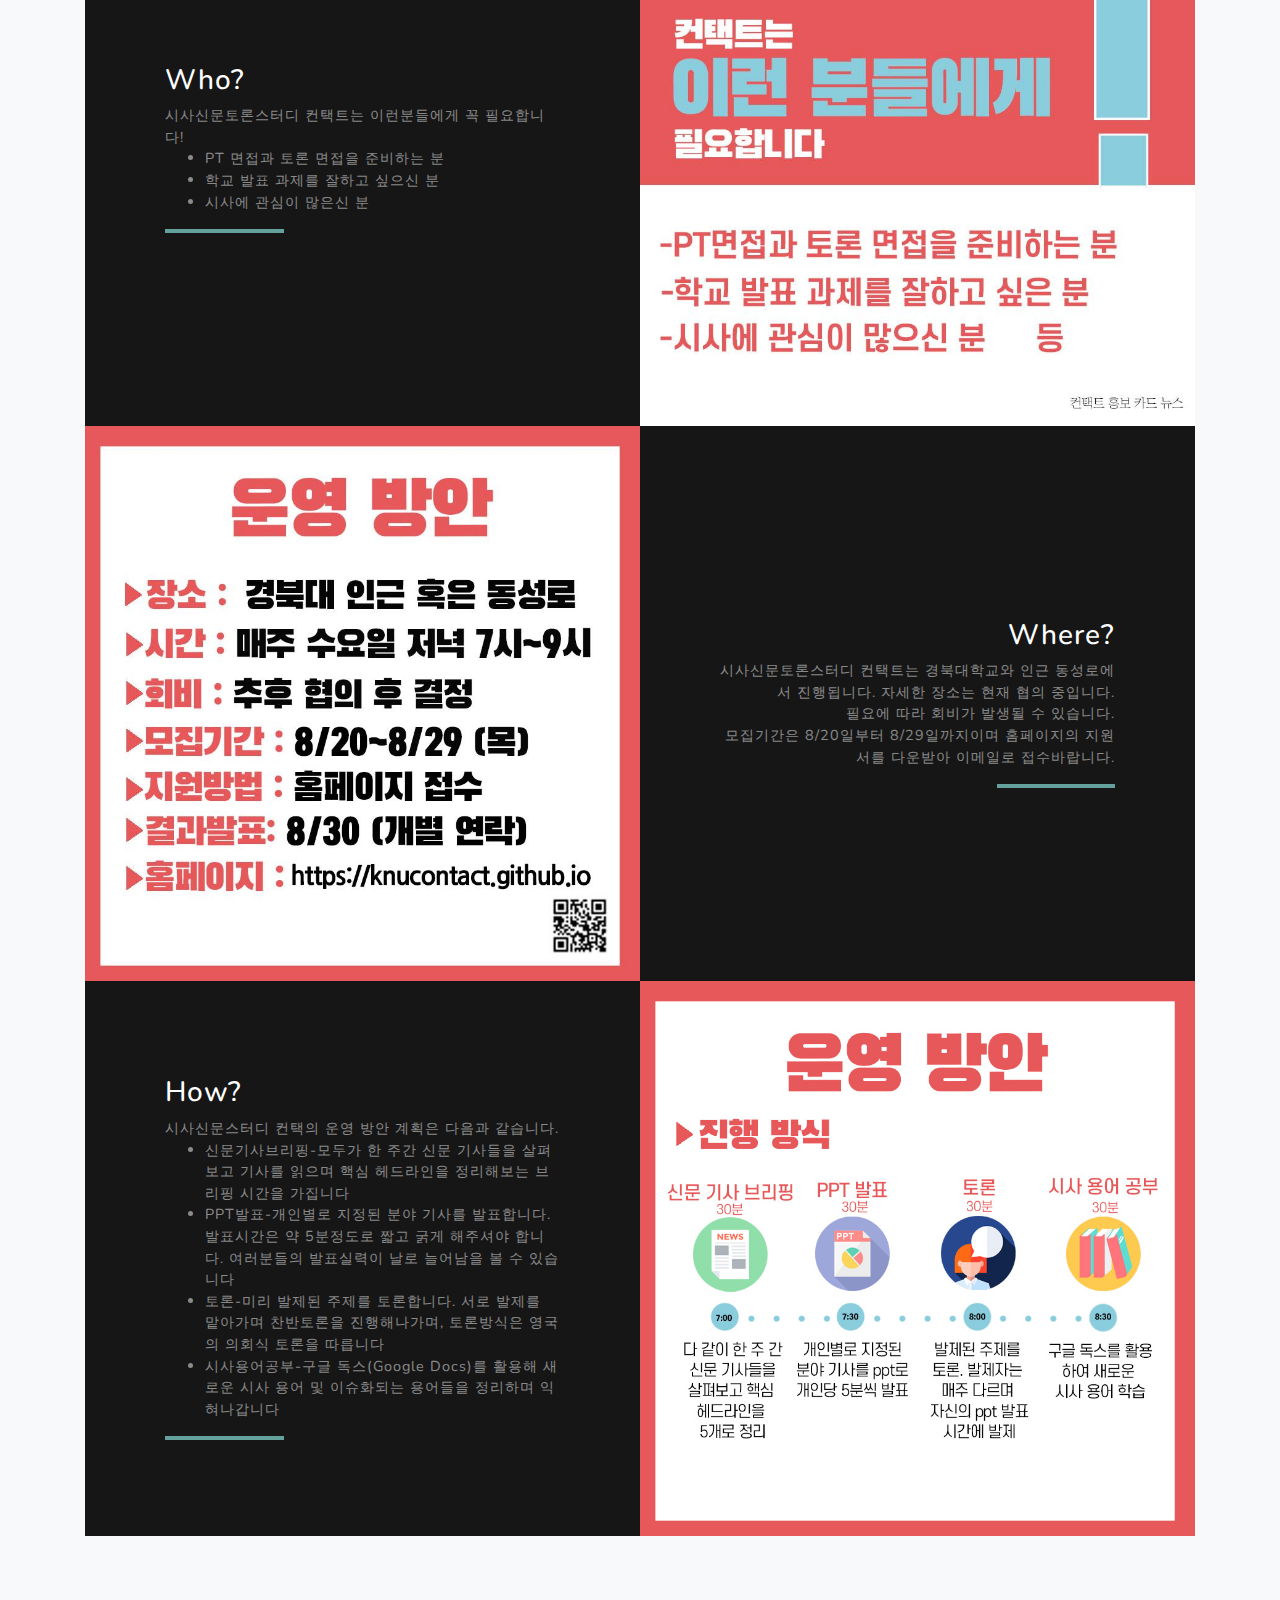
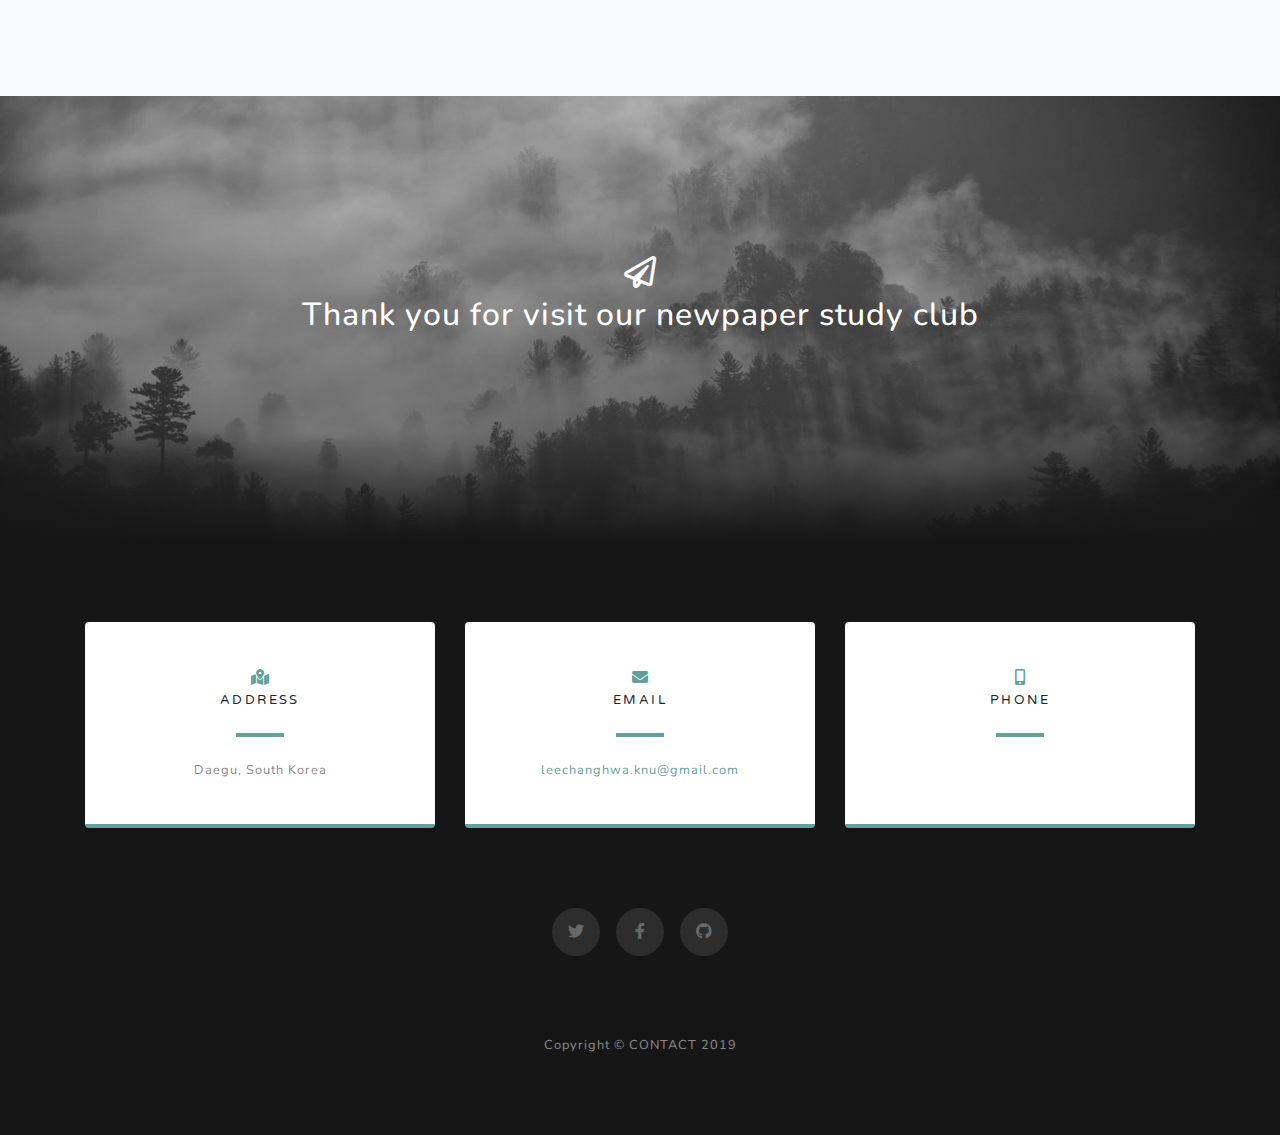
==== commit ab7b388c: "Update index.html" ====
--- a/index.html
+++ b/index.html
@@ -37,7 +37,7 @@
       <div class="collapse navbar-collapse" id="navbarResponsive">
         <ul class="navbar-nav ml-auto">
           <li class="nav-item">
-            <a class="nav-link js-scroll-trigger" href="#about">About</a>
+            <a class="nav-link js-scroll-trigger" href="#about">Apply</a>
           </li>
           <li class="nav-item">
             <a class="nav-link js-scroll-trigger" href="#projects">2019 Fall</a>
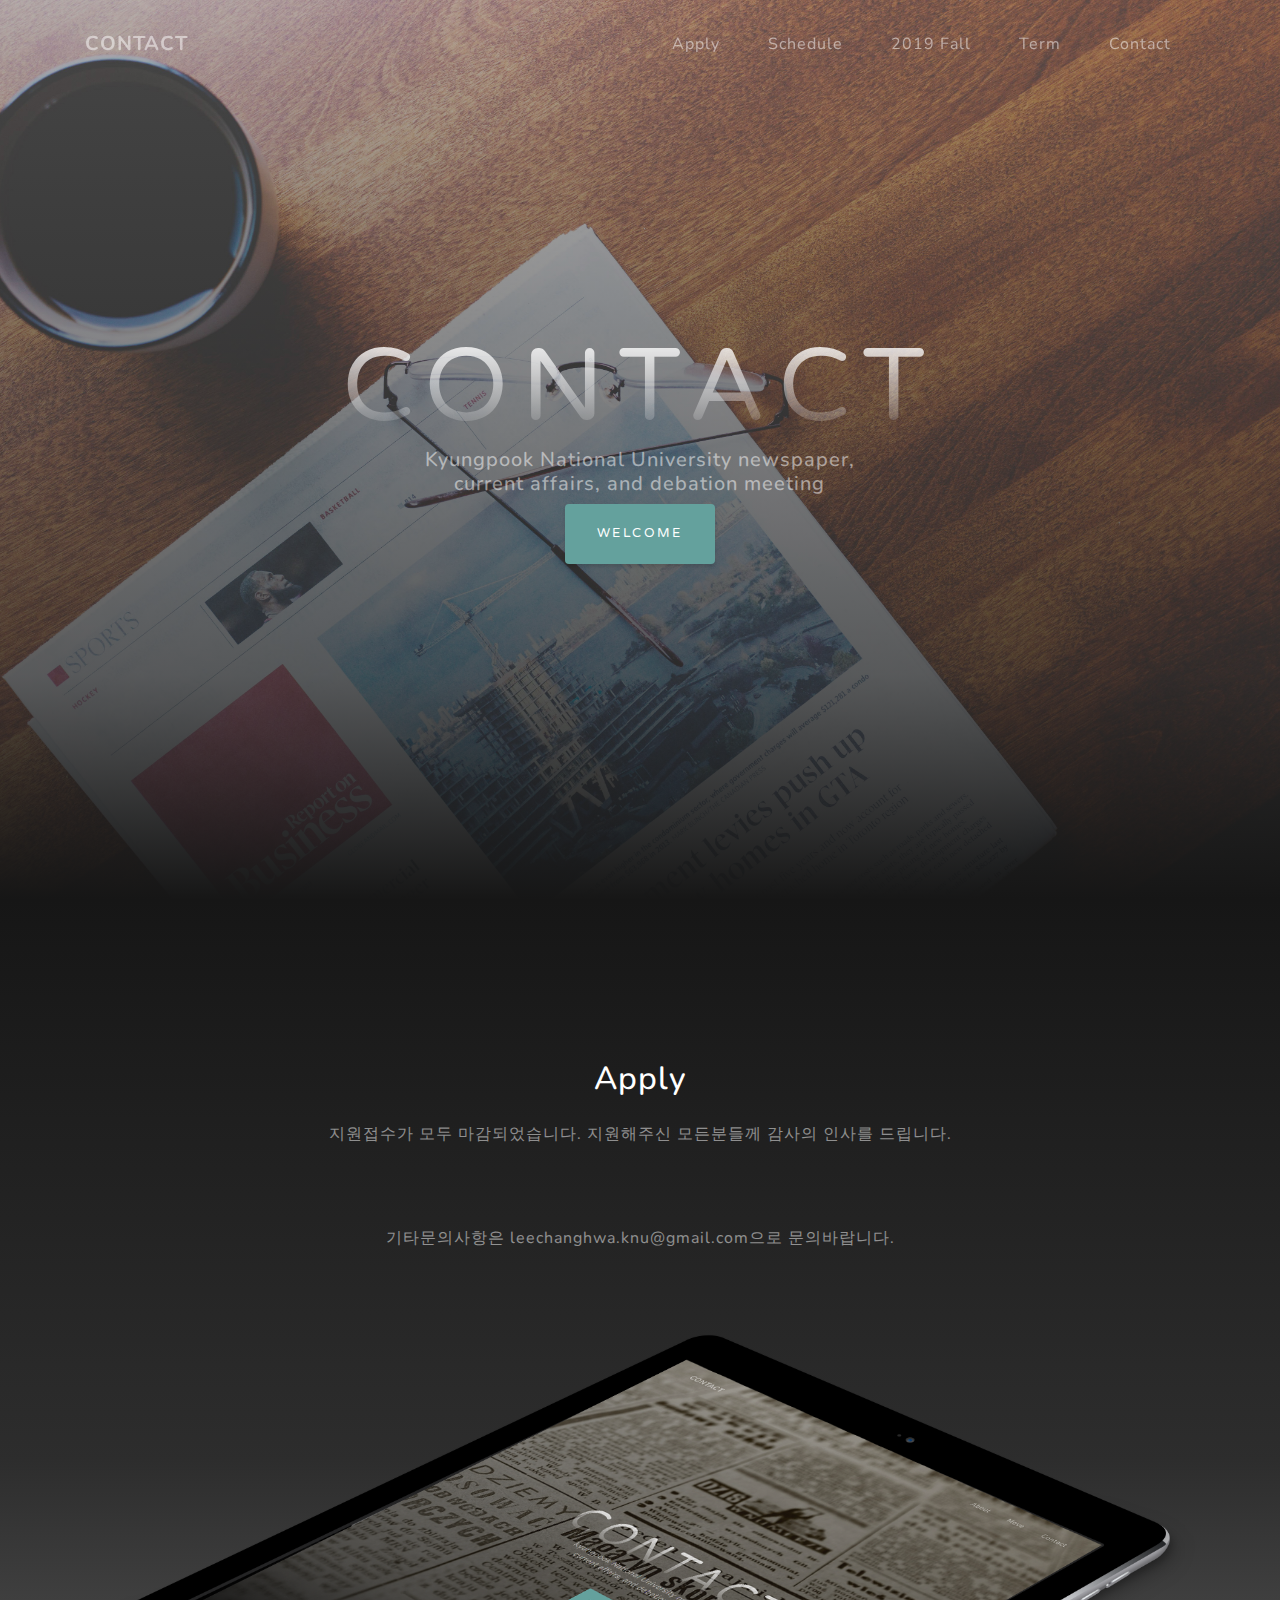
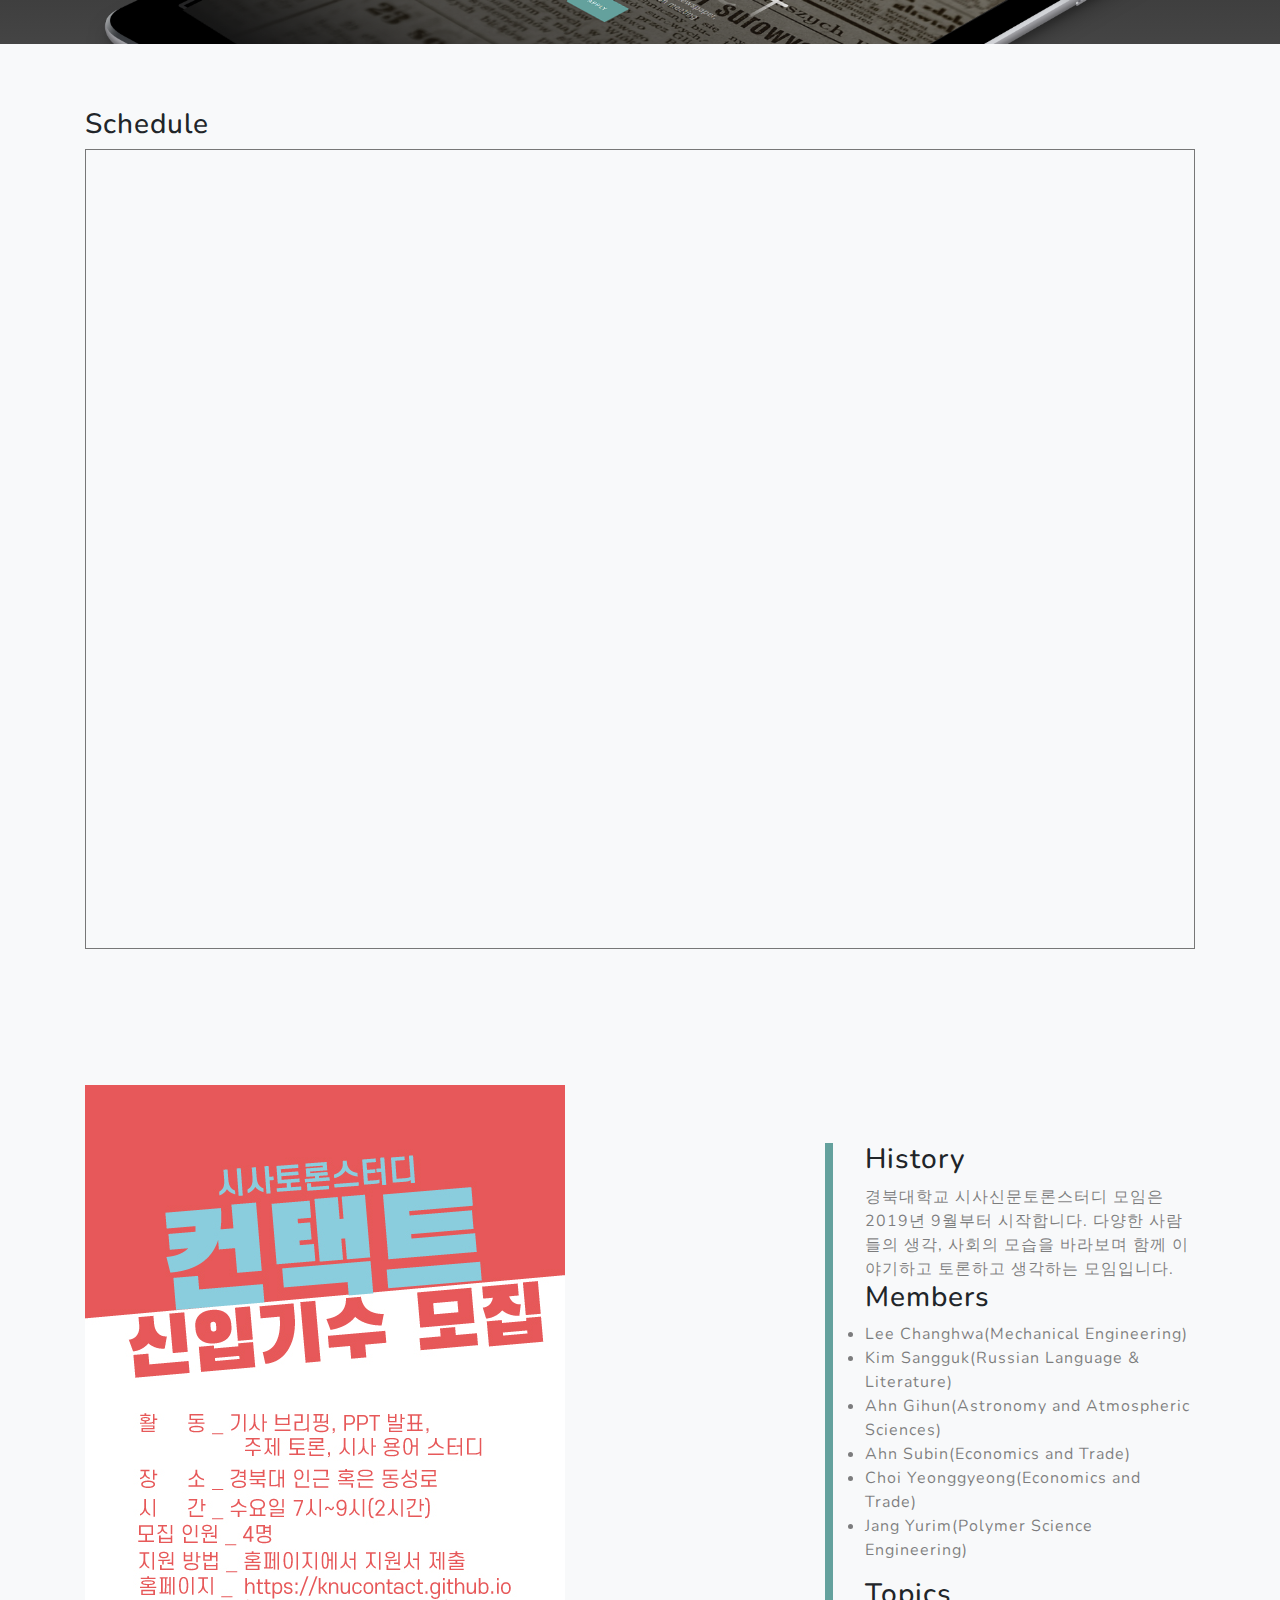
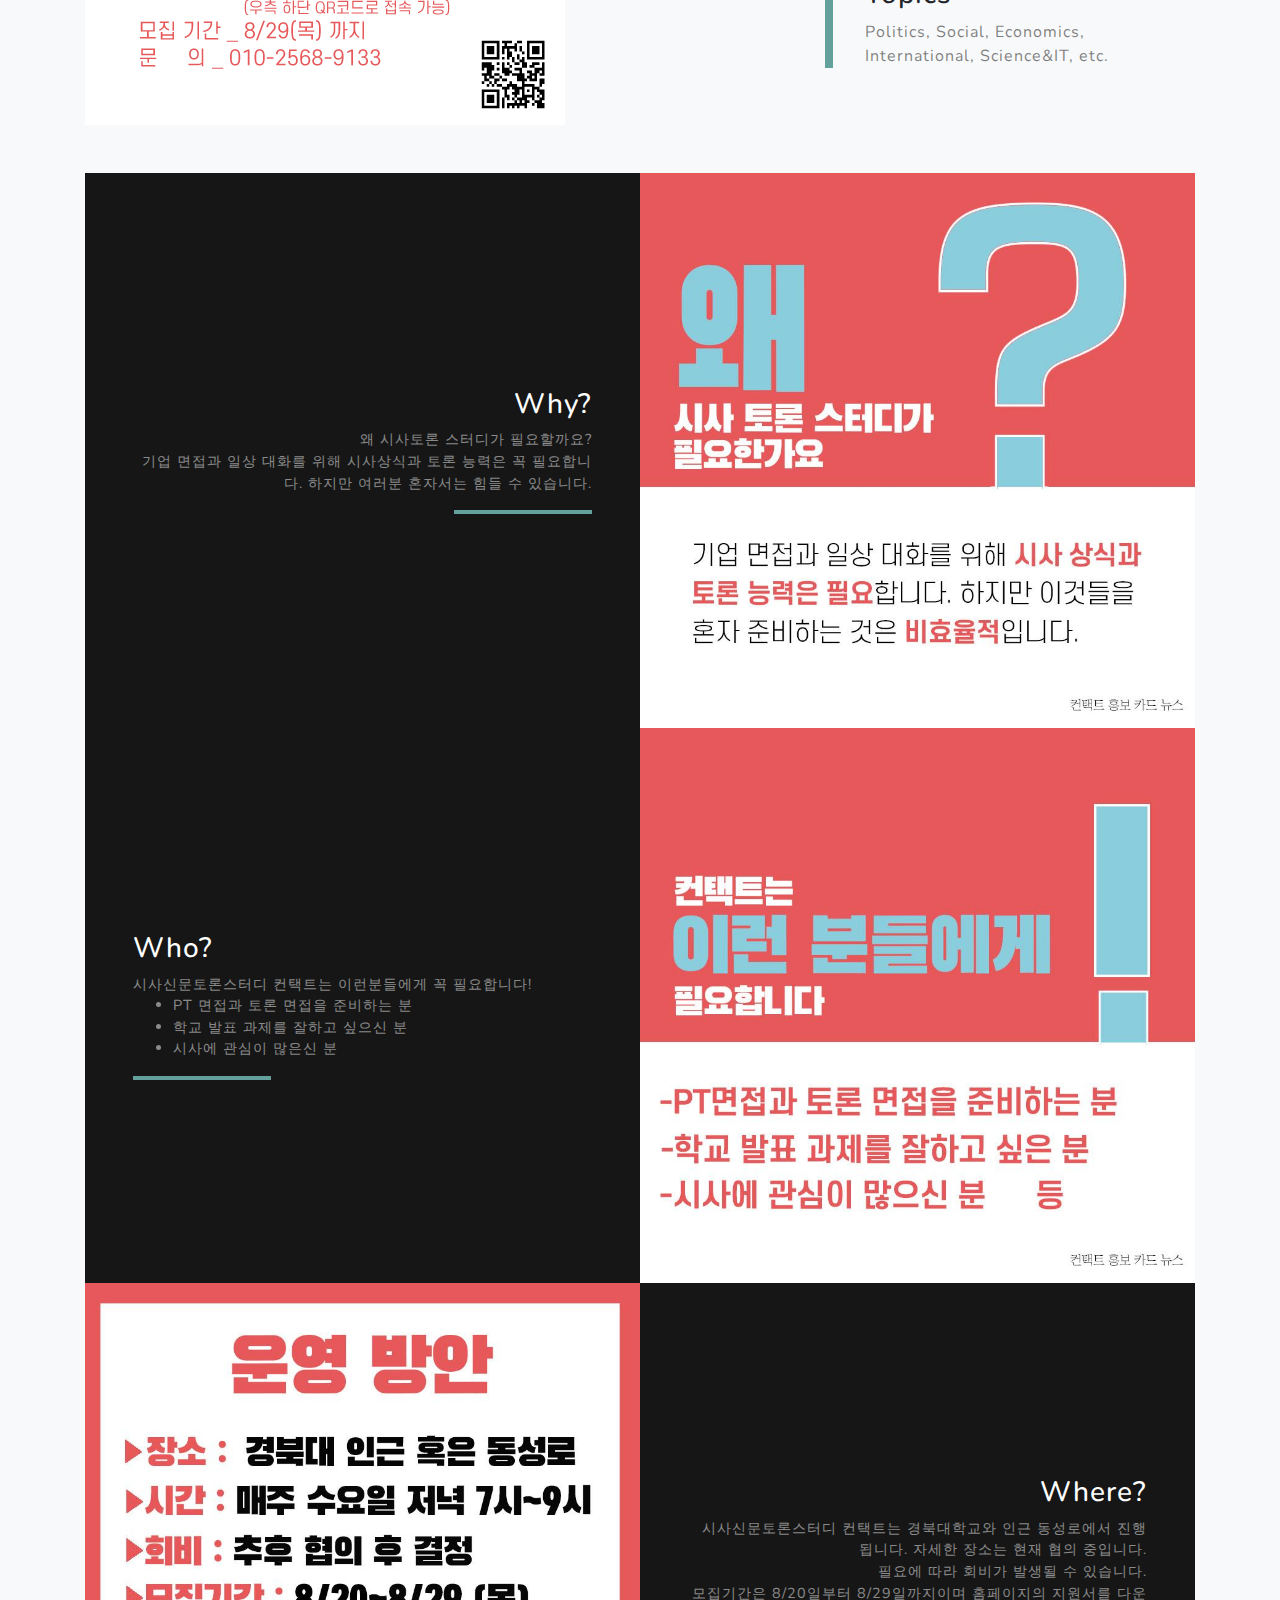
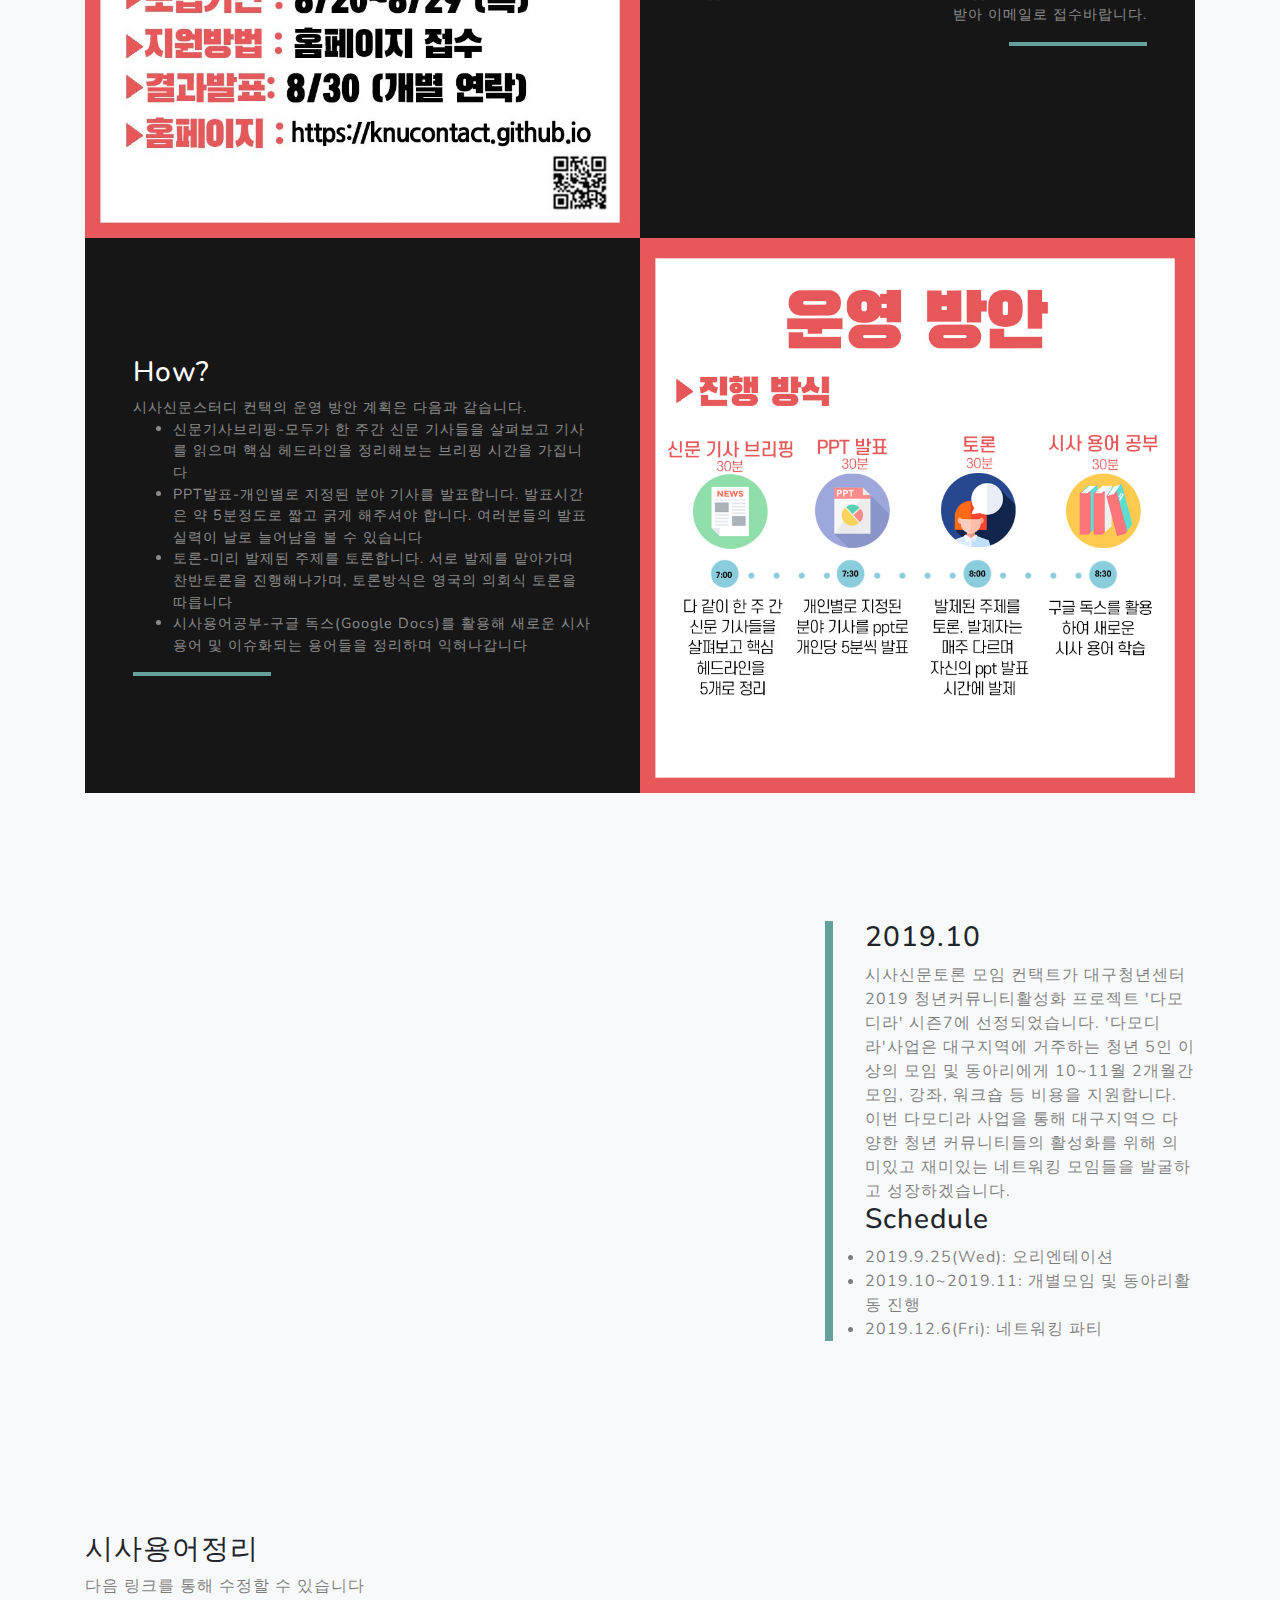
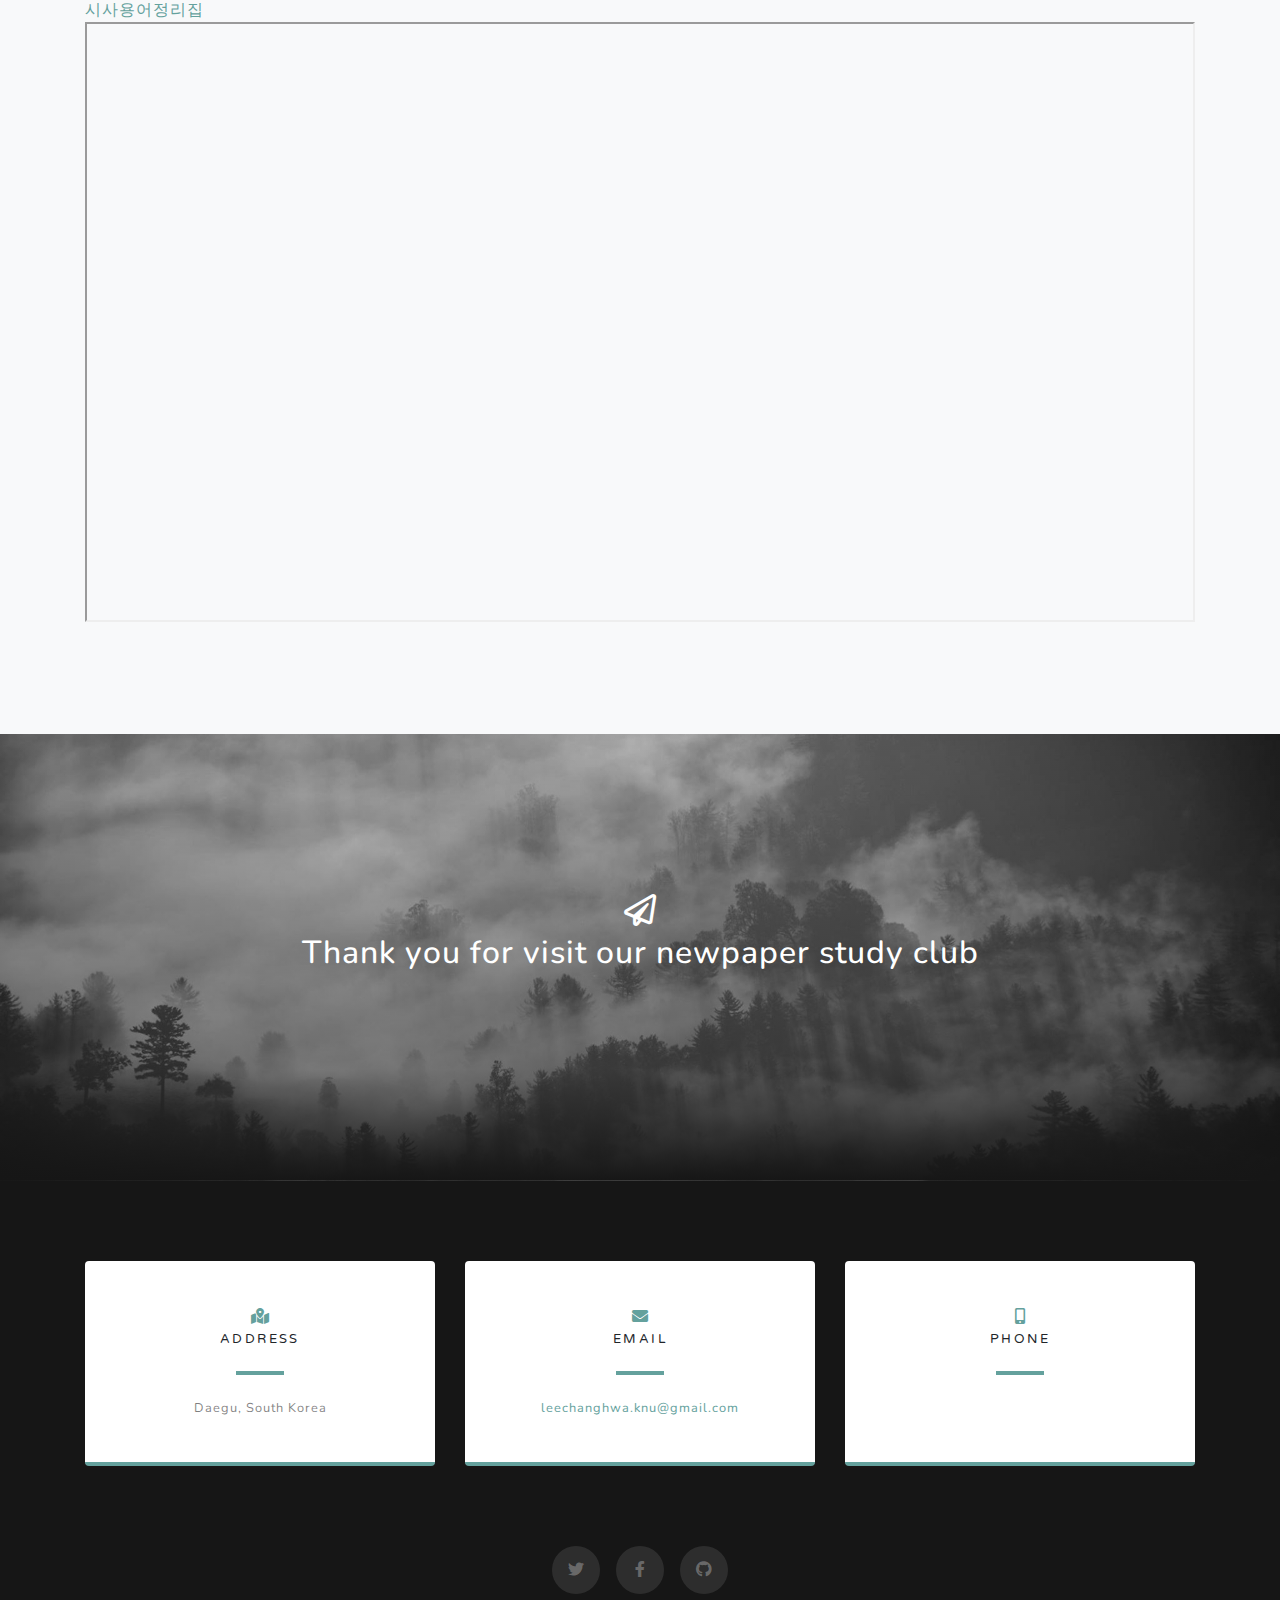
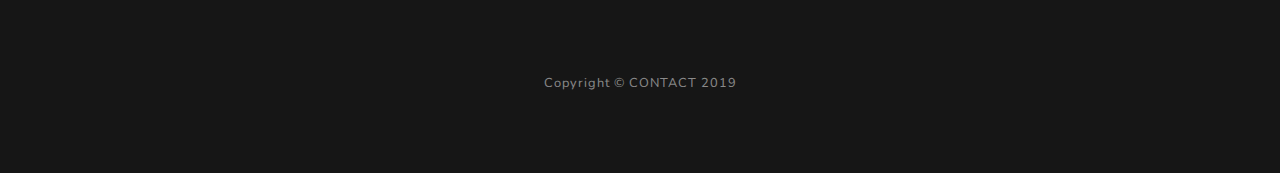
==== commit 2fe0d580: "Add files via upload" ====
--- a/index.html
+++ b/index.html
@@ -40,7 +40,13 @@
             <a class="nav-link js-scroll-trigger" href="#about">Apply</a>
           </li>
           <li class="nav-item">
+            <a class="nav-link js-scroll-trigger" href="#schedule">Schedule</a>
+          </li>
+          <li class="nav-item">
             <a class="nav-link js-scroll-trigger" href="#projects">2019 Fall</a>
+          </li>
+          <li class="nav-item">
+            <a class="nav-link js-scroll-trigger" href="#term">Term</a>
           </li>
           <li class="nav-item">
             <a class="nav-link js-scroll-trigger" href="#signup">Contact</a>
@@ -56,7 +62,7 @@
       <div class="mx-auto text-center">
         <h1 class="mx-auto my-0 text-uppercase">CONTACT</h1>
         <h2 class="text-white-50 mx-auto mt-2 mb-6">Kyungpook National University newspaper, current affairs, and debation meeting</h2>
-        <a href="#about" class="btn btn-primary js-scroll-trigger">지원하기</a>
+        <a href="#about" class="btn btn-primary js-scroll-trigger">Welcome</a>
       </div>
     </div>
   </header>
@@ -67,19 +73,28 @@
       <div class="row">
         <div class="col-lg-8 mx-auto">
           <h2 class="text-white mb-4">Apply</h2>
-          <p class="text-white-50">아래 지원서를 다운받아 작성해주세요.</p>
-            <a href="file/스터디_지원서_양식.docx" download>지원서 다운로드</a>
-            <p class="text-white-50">leechanghwa.knu@gmail.com으로 제출바랍니다.</p>
+          <p class="text-white-50">지원접수가 모두 마감되었습니다. 지원해주신 모든분들께 감사의 인사를 드립니다.</p>
+          <p class="text-white-50">기타문의사항은 leechanghwa.knu@gmail.com으로 문의바랍니다.</p>
         </div>
       </div>
       <img src="img/ipad.png" class="img-fluid" alt="">
     </div>
+  </section>
+
+  <section id="schedule" class="projects-section bg-light">
+    <div class="container">
+    <div class="row align-items-center no-gutters mb-4 mb-lg-2">
+      <div class="col-xl-8 col-lg-7">
+      <h3>Schedule</h3>
+    </div>
+      <iframe src="https://calendar.google.com/calendar/embed?height=800&amp;wkst=1&amp;bgcolor=%233F51B5&amp;ctz=Asia%2FSeoul&amp;src=NGt2YmMyNGhxMXMxNGVoMmhjZHBtZ2c0Y3NAZ3JvdXAuY2FsZW5kYXIuZ29vZ2xlLmNvbQ&amp;src=a28uc291dGhfa29yZWEjaG9saWRheUBncm91cC52LmNhbGVuZGFyLmdvb2dsZS5jb20&amp;color=%23F6BF26&amp;color=%23009688&amp;showTz=0" style="border:solid 1px #777" width="1200" height="800" frameborder="0" scrolling="no"></iframe>
+    </div>
+  </div>
   </section>
 
   <!-- Projects Section -->
   <section id="projects" class="projects-section bg-light">
     <div class="container">
-
       <!-- Featured Project Row -->
       <div class="row align-items-center no-gutters mb-4 mb-lg-5">
         <div class="col-xl-8 col-lg-7">
@@ -90,14 +105,21 @@
             <h3>History</h3>
             <p class="text-black-50 mb-0">경북대학교 시사신문토론스터디 모임은 2019년 9월부터 시작합니다. 다양한 사람들의 생각, 사회의 모습을 바라보며 함께 이야기하고 토론하고 생각하는 모임입니다.</p>
             <h3>Members</h3>
-            <p class="text-black-50 mb-0">Your name</p>
+            <p class="text-black-50 mb-0"><li class="text-black-50 mb-0">Lee Changhwa(Mechanical Engineering)</li>
+            <li class="text-black-50 mb-0">Kim Sangguk(Russian Language & Literature)</li>
+            <li class="text-black-50 mb-0">Ahn Gihun(Astronomy and Atmospheric Sciences)</li>
+            <li class="text-black-50 mb-0">Ahn Subin(Economics and Trade)</li>
+            <li class="text-black-50 mb-0">Choi Yeonggyeong(Economics and Trade)</li>
+            <li class="text-black-50 mb-0">Jang Yurim(Polymer Science Engineering)</li>
+          </p>
             <h3>Topics</h3>
-            <p class="text-black-50 mb-0">Newspaper, Current Affairs and Debating</p>
-          </div>
-        </div>
-      </div>
-
-      
+            <p class="text-black-50 mb-0">Politics, Social, Economics, International, Science&IT, etc.</p>
+          </div>
+        </div>
+      </div>
+
+
+
       <!-- Project One Row -->
       <div class="row justify-content-center no-gutters">
         <div class="col-lg-6">
@@ -139,7 +161,7 @@
           </div>
         </div>
       </div>
-      
+
       <!-- Project Three Row -->
       <div class="row justify-content-center no-gutters">
         <div class="col-lg-6">
@@ -159,7 +181,7 @@
           </div>
         </div>
       </div>
-      
+
       <!-- Project Fourth Row -->
       <div class="row justify-content-center no-gutters mb-5 mb-lg-0">
         <div class="col-lg-6">
@@ -182,9 +204,46 @@
             </div>
           </div>
         </div>
-      </div>      
-    </div>
-  </section>
+      </div>
+    </div>
+  </section>
+
+<section id="news" class="projects-section bg-light">
+  <div class="container">
+  <div class="row align-items-center no-gutters mb-4 mb-lg-5">
+    <div class="col-xl-8 col-lg-7">
+      <img class="img-fluid mb-3 mb-lg-0" src="img/damodira.jpg" alt="">
+    </div>
+    <div class="col-xl-4 col-lg-5">
+      <div class="featured-text text-center text-lg-left">
+        <h3>2019.10</h3>
+        <p class="text-black-50 mb-0">시사신문토론 모임 컨택트가 대구청년센터 2019 청년커뮤니티활성화 프로젝트 '다모디라' 시즌7에 선정되었습니다. '다모디라'사업은 대구지역에 거주하는 청년 5인 이상의 모임 및 동아리에게 10~11월 2개월간 모임, 강좌, 워크숍 등 비용을 지원합니다. 이번 다모디라 사업을 통해 대구지역으 다양한 청년 커뮤니티들의 활성화를 위해 의미있고 재미있는 네트워킹 모임들을 발굴하고 성장하겠습니다.</p>
+        <h3>Schedule</h3>
+        <p class="text-black-50 mb-0"><li class="text-black-50 mb-0">2019.9.25(Wed): 오리엔테이션</li>
+        <li class="text-black-50 mb-0">2019.10~2019.11: 개별모임 및 동아리활동 진행</li>
+        <li class="text-black-50 mb-0">2019.12.6(Fri): 네트워킹 파티</li>
+      </p>
+      </div>
+    </div>
+  </div>
+</div>
+</section>
+
+
+  <section id="term" class="projects-section bg-light">
+    <div class="container">
+      <!-- Featured Project Row -->
+      <div class="row align-items-center no-gutters mb-4 mb-lg-5">
+        <div class="col-xl-8 col-lg-7">
+        <h3>시사용어정리</h3>
+        <p class="text-black-50 mb-0">다음 링크를 통해 수정할 수 있습니다</p>
+        <A href="https://docs.google.com/document/d/12tl2SoQzbOx2gvpbV_sTOlLwCWH0d_xsmnS1t4YPqFk/edit?usp=sharing" target ="blank">시사용어정리집</A>
+        </div>
+        <iframe width="100%" height="600" src="https://docs.google.com/document/d/e/2PACX-1vS4Apd8oHoWHuGUZhIiqkmyR-x-gd_X9fYoqhx-XN7A0emJKrhCRfnUYzOO5d3NstxnWamYX9u6peA1/pub?embedded=true"></iframe>
+      </div>
+    </div>
+  </section>
+
 
   <!-- Signup Section -->
   <section id="signup" class="signup-section">
--- a/css/grayscale.min.css
+++ b/css/grayscale.min.css
@@ -2,4 +2,4 @@
  * Start Bootstrap - Grayscale v5.0.8 (https://startbootstrap.com/template-overviews/grayscale)
  * Copyright 2013-2019 Start Bootstrap
  * Licensed under MIT (https://github.com/BlackrockDigital/startbootstrap-grayscale/blob/master/LICENSE)
- */#mainNav{min-height:56px;background-color:#fff}#mainNav .navbar-toggler{font-size:80%;padding:.75rem;color:#64a19d;border:1px solid #64a19d}#mainNav .navbar-toggler:focus{outline:0}#mainNav .navbar-brand{color:#161616;font-weight:700;padding:.9rem 0}#mainNav .navbar-nav .nav-item:hover{color:fade(white,80%);outline:0;background-color:transparent}#mainNav .navbar-nav .nav-item:active,#mainNav .navbar-nav .nav-item:focus{outline:0;background-color:transparent}@media (min-width:992px){#mainNav{padding-top:0;padding-bottom:0;border-bottom:none;background-color:transparent;-webkit-transition:background-color .3s ease-in-out;transition:background-color .3s ease-in-out}#mainNav .navbar-brand{padding:.5rem 0;color:rgba(255,255,255,.5)}#mainNav .nav-link{-webkit-transition:none;transition:none;padding:2rem 1.5rem;color:rgba(255,255,255,.5)}#mainNav .nav-link:hover{color:rgba(255,255,255,.75)}#mainNav .nav-link:active{color:#fff}#mainNav.navbar-shrink{background-color:#fff}#mainNav.navbar-shrink .navbar-brand{color:#161616}#mainNav.navbar-shrink .nav-link{color:#161616;padding:1.5rem 1.5rem 1.25rem;border-bottom:.25rem solid transparent}#mainNav.navbar-shrink .nav-link:hover{color:#64a19d}#mainNav.navbar-shrink .nav-link:active{color:#467370}#mainNav.navbar-shrink .nav-link.active{color:#64a19d;outline:0;border-bottom:.25rem solid #64a19d}}.masthead{position:relative;width:100%;height:auto;min-height:35rem;padding:15rem 0;background:-webkit-gradient(linear,left top,left bottom,from(rgba(22,22,22,.3)),color-stop(75%,rgba(22,22,22,.7)),to(#161616)),url(../img/bg-masthead.jpg);background:linear-gradient(to bottom,rgba(22,22,22,.3) 0,rgba(22,22,22,.7) 75%,#161616 100%),url(../img/bg-masthead.jpg);background-position:center;background-repeat:no-repeat;background-attachment:scroll;background-size:cover}.masthead h1{font-family:'Varela Round';font-size:2.5rem;line-height:2.5rem;letter-spacing:.8rem;background:-webkit-linear-gradient(rgba(255,255,255,.9),rgba(255,255,255,0));-webkit-text-fill-color:transparent;-webkit-background-clip:text}.masthead h2{max-width:20rem;font-size:1rem}@media (min-width:768px){.masthead h1{font-size:4rem;line-height:4rem}}@media (min-width:992px){.masthead{height:100vh;padding:0}.masthead h1{font-size:6.5rem;line-height:6.5rem;letter-spacing:.8rem}.masthead h2{max-width:30rem;font-size:1.25rem}}.btn{-webkit-box-shadow:0 .1875rem .1875rem 0 rgba(0,0,0,.1)!important;box-shadow:0 .1875rem .1875rem 0 rgba(0,0,0,.1)!important;padding:1.25rem 2rem;font-family:'Varela Round';font-size:80%;text-transform:uppercase;letter-spacing:.15rem;border:0}.btn-primary{background-color:#64a19d}.btn-primary:hover{background-color:#4f837f}.btn-primary:focus{background-color:#4f837f;color:#fff}.btn-primary:active{background-color:#467370!important}.about-section{padding-top:10rem;background:-webkit-gradient(linear,left top,left bottom,from(#161616),color-stop(75%,rgba(22,22,22,.9)),to(rgba(22,22,22,.8)));background:linear-gradient(to bottom,#161616 0,rgba(22,22,22,.9) 75%,rgba(22,22,22,.8) 100%)}.about-section p{margin-bottom:5rem}.projects-section{padding:10rem 0}.projects-section .featured-text{padding:2rem}@media (min-width:992px){.projects-section .featured-text{padding:0 0 0 2rem;border-left:.5rem solid #64a19d}}.projects-section .project-text{padding:3rem;font-size:90%}@media (min-width:992px){.projects-section .project-text{padding:5rem}.projects-section .project-text hr{border-color:#64a19d;border-width:.25rem;width:30%}}.signup-section{padding:10rem 0;background:-webkit-gradient(linear,left top,left bottom,from(rgba(22,22,22,.1)),color-stop(75%,rgba(22,22,22,.5)),to(#161616)),url(../img/bg-signup.jpg);background:linear-gradient(to bottom,rgba(22,22,22,.1) 0,rgba(22,22,22,.5) 75%,#161616 100%),url(../img/bg-signup.jpg);background-position:center;background-repeat:no-repeat;background-attachment:scroll;background-size:cover}.signup-section .form-inline input{-webkit-box-shadow:0 .1875rem .1875rem 0 rgba(0,0,0,.1)!important;box-shadow:0 .1875rem .1875rem 0 rgba(0,0,0,.1)!important;padding:1.25rem 2rem;height:auto;font-family:'Varela Round';font-size:80%;text-transform:uppercase;letter-spacing:.15rem;border:0}.contact-section{padding:5rem 0 0}.contact-section .card{border:0;border-bottom:.25rem solid #64a19d}.contact-section .card h4{font-size:.8rem;font-family:'Varela Round';text-transform:uppercase;letter-spacing:.15rem}.contact-section .card hr{border-color:#64a19d;border-width:.25rem;width:3rem}.contact-section .social{margin-top:5rem}.contact-section .social a{text-align:center;height:3rem;width:3rem;background:rgba(255,255,255,.1);border-radius:100%;line-height:3rem;color:rgba(255,255,255,.3)}.contact-section .social a:hover{color:rgba(255,255,255,.5)}.contact-section .social a:active{color:#fff}body{font-family:Nunito;letter-spacing:.0625em}a{color:#64a19d}a:focus,a:hover{text-decoration:none;color:#3c6360}.bg-black{background-color:#161616!important}.bg-primary{background-color:#64a19d!important}.text-primary{color:#64a19d!important}footer{padding:5rem 0}+ */#mainNav{min-height:56px;background-color:#fff}#mainNav .navbar-toggler{font-size:80%;padding:.75rem;color:#64a19d;border:1px solid #64a19d}#mainNav .navbar-toggler:focus{outline:0}#mainNav .navbar-brand{color:#161616;font-weight:700;padding:.9rem 0}#mainNav .navbar-nav .nav-item:hover{color:fade(white,80%);outline:0;background-color:transparent}#mainNav .navbar-nav .nav-item:active,#mainNav .navbar-nav .nav-item:focus{outline:0;background-color:transparent}@media (min-width:992px){#mainNav{padding-top:0;padding-bottom:0;border-bottom:none;background-color:transparent;-webkit-transition:background-color .3s ease-in-out;transition:background-color .3s ease-in-out}#mainNav .navbar-brand{padding:.5rem 0;color:rgba(255,255,255,.5)}#mainNav .nav-link{-webkit-transition:none;transition:none;padding:2rem 1.5rem;color:rgba(255,255,255,.5)}#mainNav .nav-link:hover{color:rgba(255,255,255,.75)}#mainNav .nav-link:active{color:#fff}#mainNav.navbar-shrink{background-color:#fff}#mainNav.navbar-shrink .navbar-brand{color:#161616}#mainNav.navbar-shrink .nav-link{color:#161616;padding:1.5rem 1.5rem 1.25rem;border-bottom:.25rem solid transparent}#mainNav.navbar-shrink .nav-link:hover{color:#64a19d}#mainNav.navbar-shrink .nav-link:active{color:#467370}#mainNav.navbar-shrink .nav-link.active{color:#64a19d;outline:0;border-bottom:.25rem solid #64a19d}}.masthead{position:relative;width:100%;height:auto;min-height:35rem;padding:15rem 0;background:-webkit-gradient(linear,left top,left bottom,from(rgba(22,22,22,.3)),color-stop(75%,rgba(22,22,22,.7)),to(#161616)),url(../img/bg-masthead.jpg);background:linear-gradient(to bottom,rgba(22,22,22,.3) 0,rgba(22,22,22,.7) 75%,#161616 100%),url(../img/bg-masthead.jpg);background-position:center;background-repeat:no-repeat;background-attachment:scroll;background-size:cover}.masthead h1{font-family:'Varela Round';font-size:2.5rem;line-height:2.5rem;letter-spacing:.8rem;background:-webkit-linear-gradient(rgba(255,255,255,.9),rgba(255,255,255,0));-webkit-text-fill-color:transparent;-webkit-background-clip:text}.masthead h2{max-width:20rem;font-size:1rem}@media (min-width:768px){.masthead h1{font-size:4rem;line-height:4rem}}@media (min-width:992px){.masthead{height:100vh;padding:0}.masthead h1{font-size:6.5rem;line-height:6.5rem;letter-spacing:.8rem}.masthead h2{max-width:30rem;font-size:1.25rem}}.btn{-webkit-box-shadow:0 .1875rem .1875rem 0 rgba(0,0,0,.1)!important;box-shadow:0 .1875rem .1875rem 0 rgba(0,0,0,.1)!important;padding:1.25rem 2rem;font-family:'Varela Round';font-size:80%;text-transform:uppercase;letter-spacing:.15rem;border:0}.btn-primary{background-color:#64a19d}.btn-primary:hover{background-color:#4f837f}.btn-primary:focus{background-color:#4f837f;color:#fff}.btn-primary:active{background-color:#467370!important}.about-section{padding-top:10rem;background:-webkit-gradient(linear,left top,left bottom,from(#161616),color-stop(75%,rgba(22,22,22,.9)),to(rgba(22,22,22,.8)));background:linear-gradient(to bottom,#161616 0,rgba(22,22,22,.9) 75%,rgba(22,22,22,.8) 100%)}.about-section p{margin-bottom:5rem}.projects-section{padding:4rem 0}.projects-section .featured-text{padding:2rem}@media (min-width:992px){.projects-section .featured-text{padding:0 0 0 2rem;border-left:.5rem solid #64a19d}}.projects-section .project-text{padding:3rem;font-size:90%}@media (min-width:992px){.projects-section .project-text{padding:3rem}.projects-section .project-text hr{border-color:#64a19d;border-width:.25rem;width:30%}}.signup-section{padding:10rem 0;background:-webkit-gradient(linear,left top,left bottom,from(rgba(22,22,22,.1)),color-stop(75%,rgba(22,22,22,.5)),to(#161616)),url(../img/bg-signup.jpg);background:linear-gradient(to bottom,rgba(22,22,22,.1) 0,rgba(22,22,22,.5) 75%,#161616 100%),url(../img/bg-signup.jpg);background-position:center;background-repeat:no-repeat;background-attachment:scroll;background-size:cover}.signup-section .form-inline input{-webkit-box-shadow:0 .1875rem .1875rem 0 rgba(0,0,0,.1)!important;box-shadow:0 .1875rem .1875rem 0 rgba(0,0,0,.1)!important;padding:1.25rem 2rem;height:auto;font-family:'Varela Round';font-size:80%;text-transform:uppercase;letter-spacing:.15rem;border:0}.contact-section{padding:5rem 0 0}.contact-section .card{border:0;border-bottom:.25rem solid #64a19d}.contact-section .card h4{font-size:.8rem;font-family:'Varela Round';text-transform:uppercase;letter-spacing:.15rem}.contact-section .card hr{border-color:#64a19d;border-width:.25rem;width:3rem}.contact-section .social{margin-top:5rem}.contact-section .social a{text-align:center;height:3rem;width:3rem;background:rgba(255,255,255,.1);border-radius:100%;line-height:3rem;color:rgba(255,255,255,.3)}.contact-section .social a:hover{color:rgba(255,255,255,.5)}.contact-section .social a:active{color:#fff}body{font-family:Nunito;letter-spacing:.0625em}a{color:#64a19d}a:focus,a:hover{text-decoration:none;color:#3c6360}.bg-black{background-color:#161616!important}.bg-primary{background-color:#64a19d!important}.text-primary{color:#64a19d!important}footer{padding:5rem 0}
